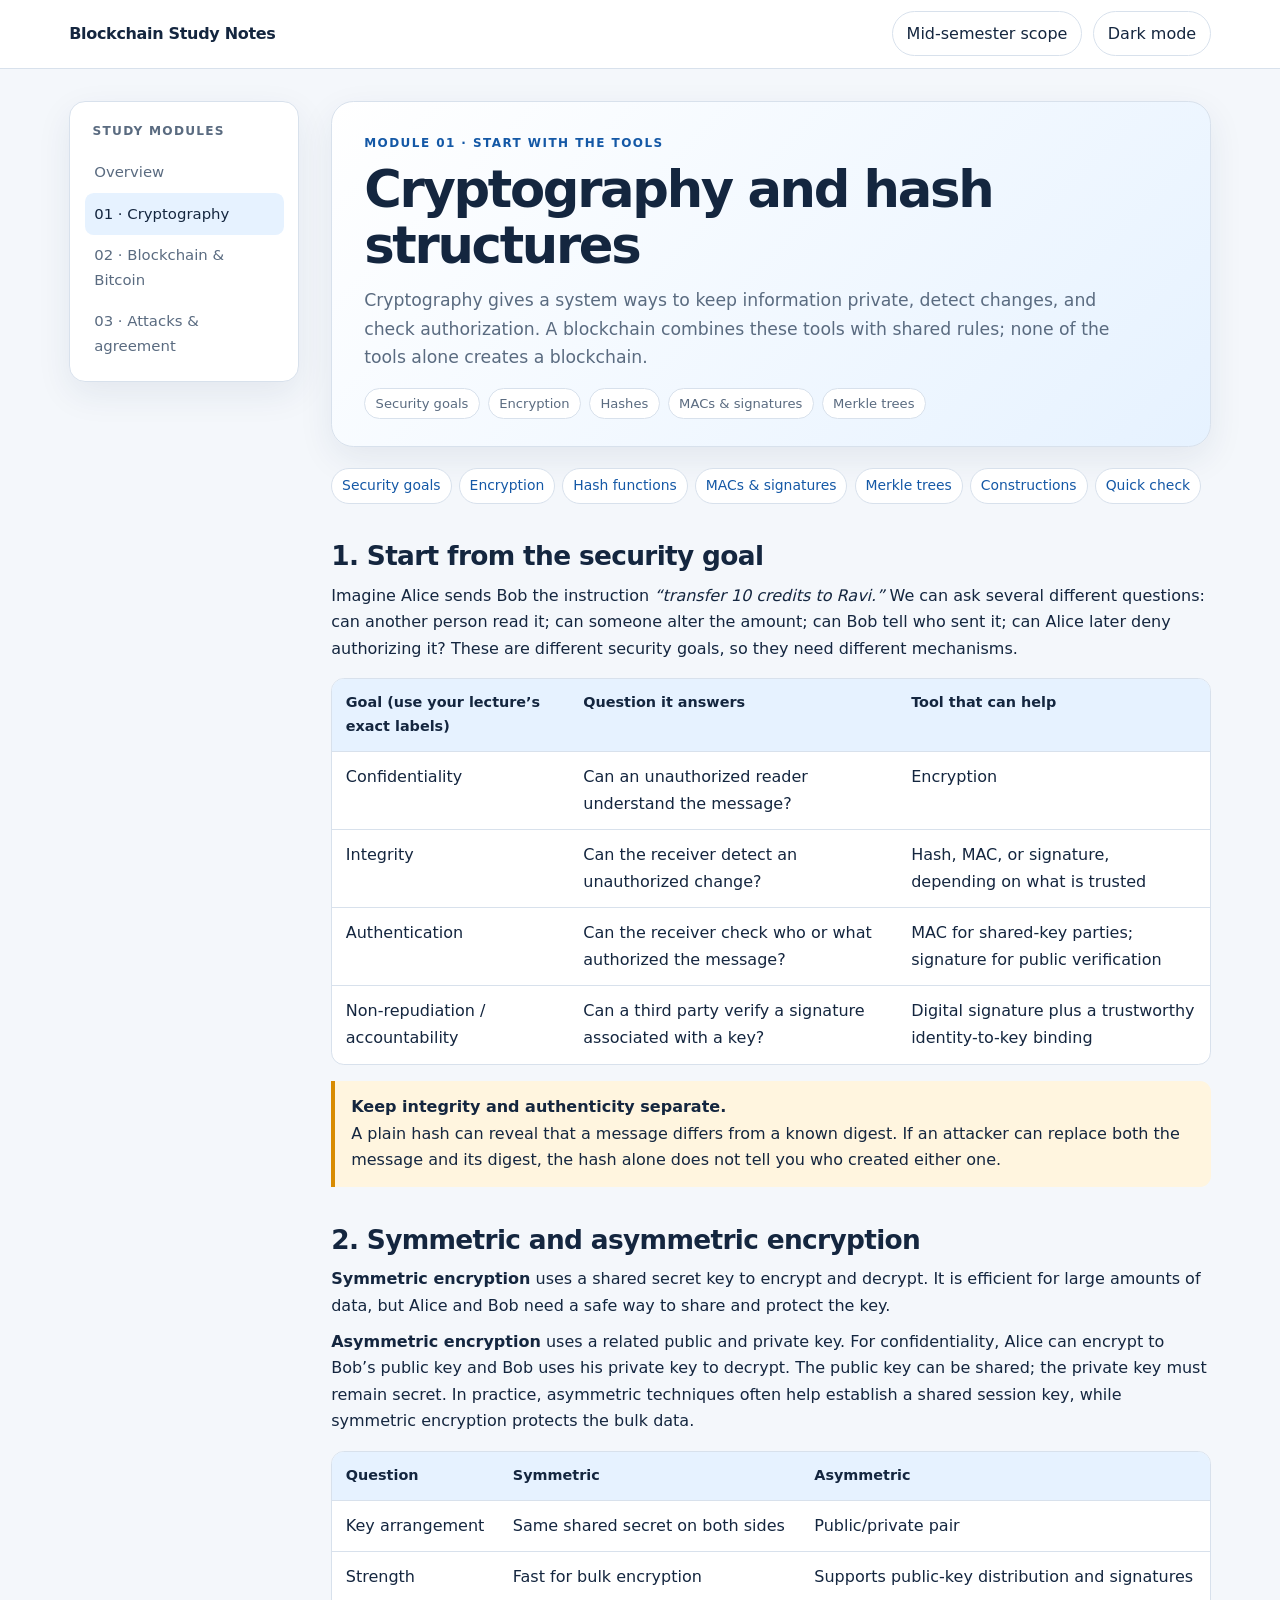
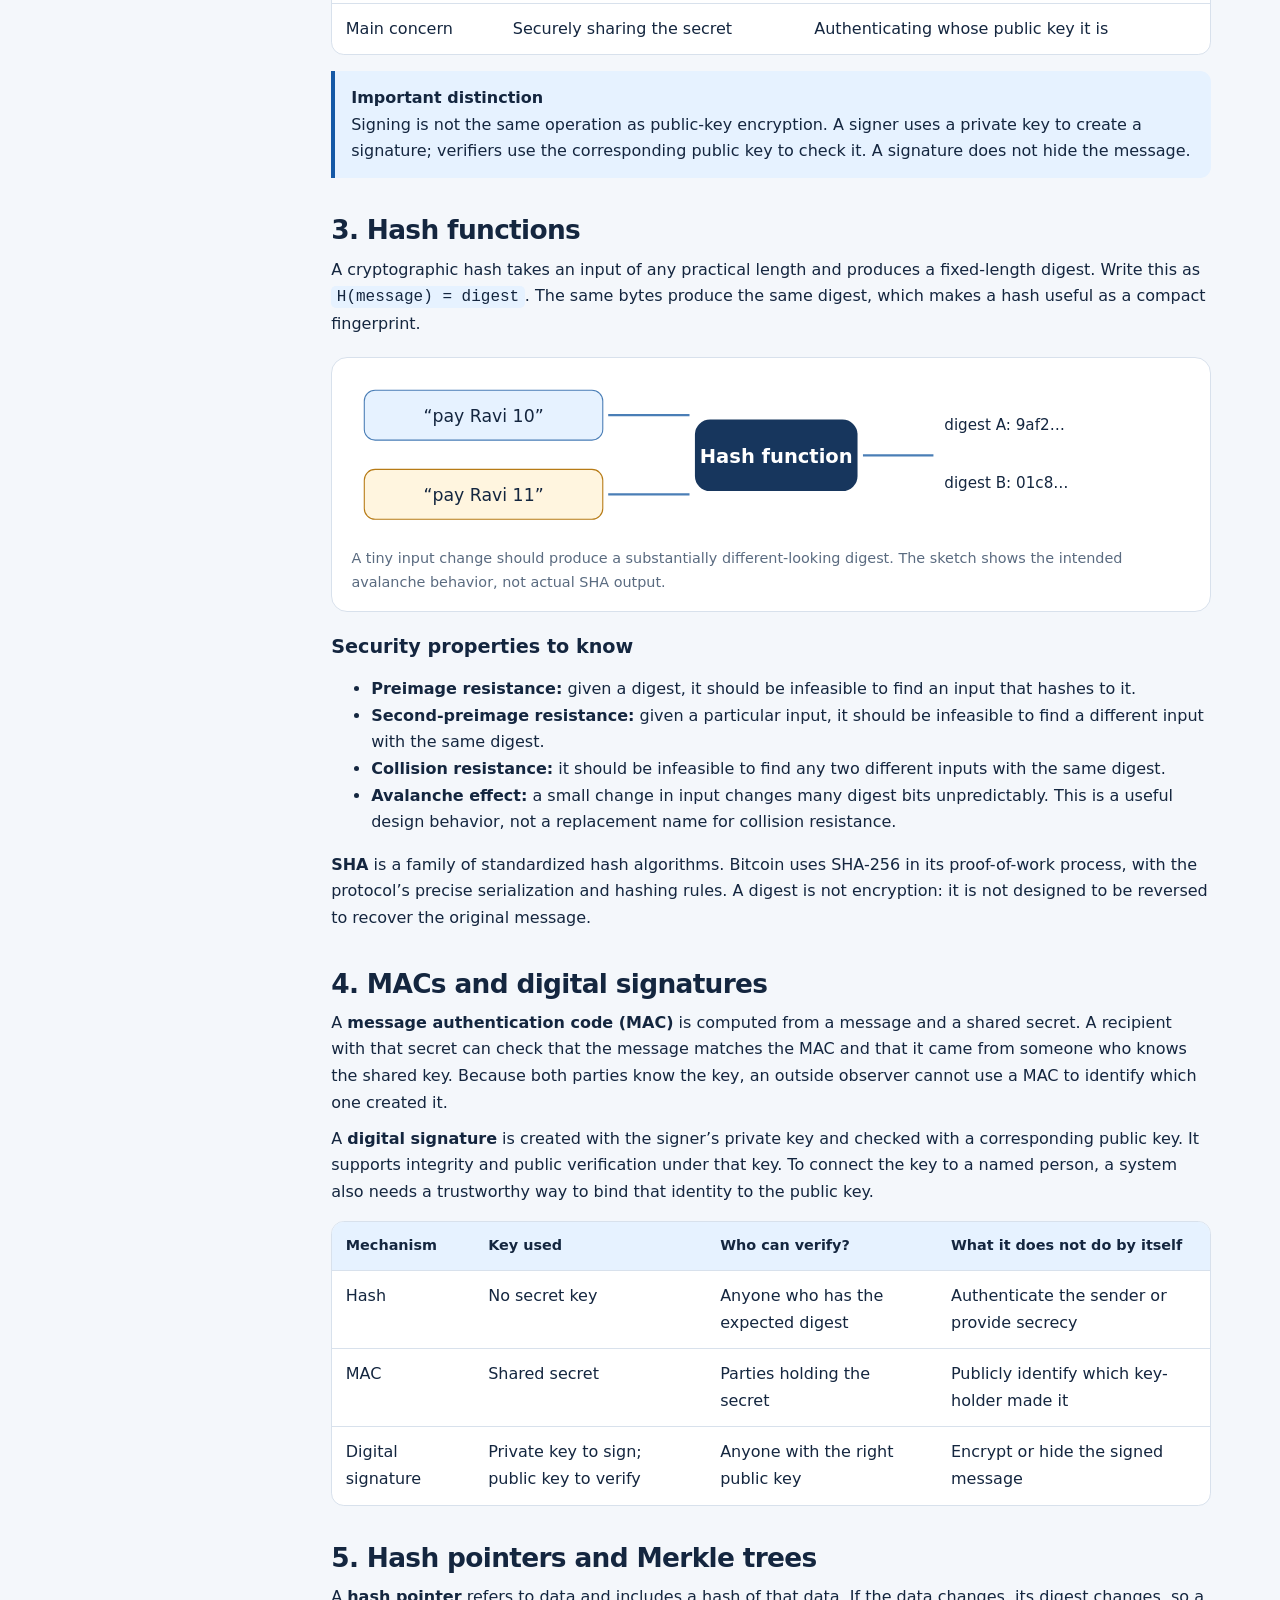
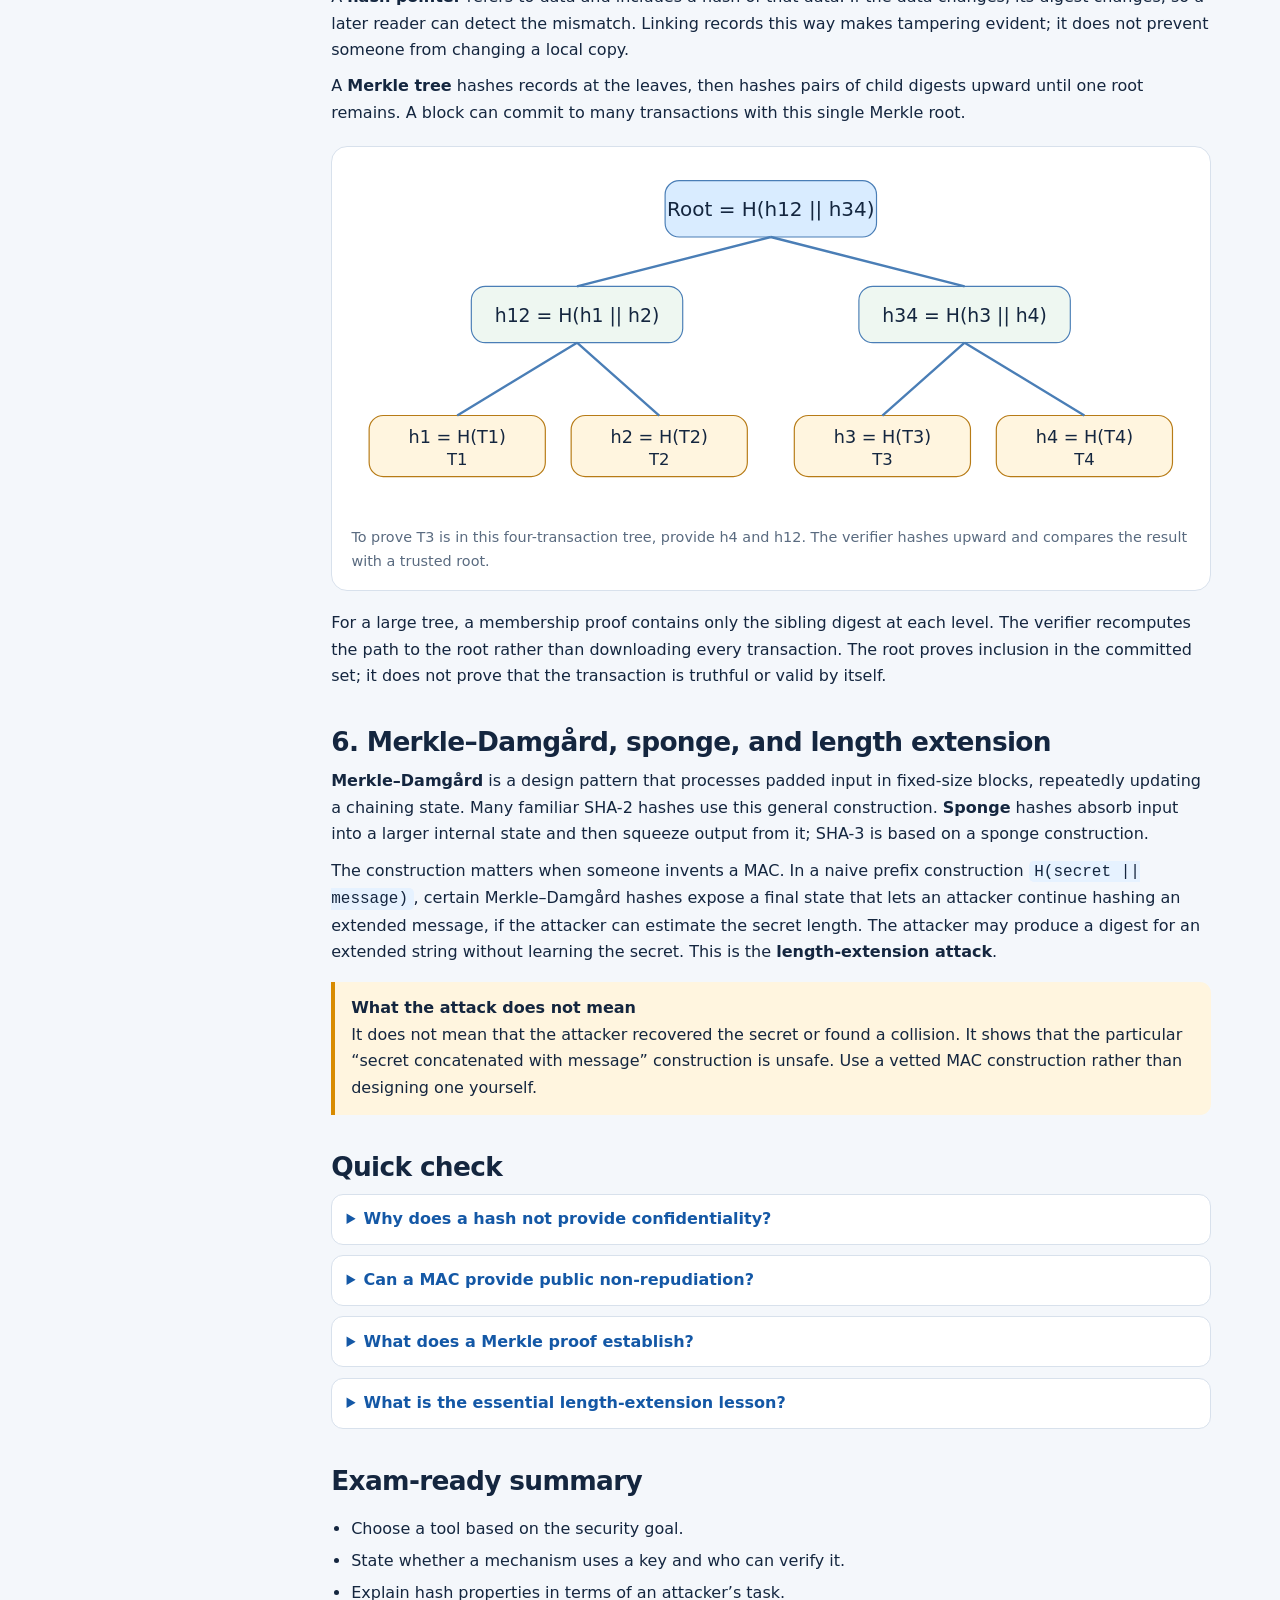
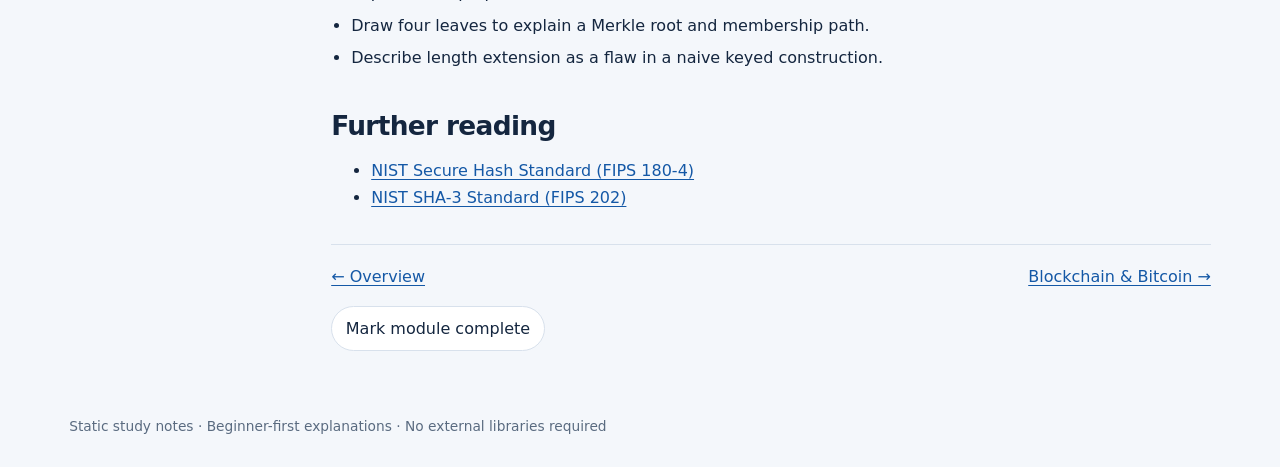
==== modules/01-cryptography-hash.html @ 58664d68 "first commit" ====
<!doctype html>
<html lang="en">
<head>
  <meta charset="utf-8">
  <meta name="viewport" content="width=device-width, initial-scale=1">
  <meta name="description" content="Beginner-friendly study notes for the Blockchain Technology Elective mid-semester examination.">
  <title>Cryptography and hash structures | Blockchain Study Notes</title>
  <link rel="stylesheet" href="../assets/styles.css">
  <script defer src="../assets/main.js"></script>
</head>
<body>
<a class="skip" href="#main">Skip to study notes</a>
<header class="topbar"><div class="topbar-inner"><a class="brand" href="../index.html">Blockchain Study Notes</a><div class="top-actions"><span class="pill">Mid-semester scope</span><button class="button" type="button" data-theme-toggle>Dark mode</button></div></div></header>
<div class="layout"><aside class="rail" aria-label="Module navigation"><div class="rail-title">Study modules</div>
<a href="../index.html" >Overview</a>
<a href="01-cryptography-hash.html" aria-current="page">01 · Cryptography</a>
<a href="02-blockchain-bitcoin.html" >02 · Blockchain &amp; Bitcoin</a>
<a href="03-attacks-byzantine.html" >03 · Attacks &amp; agreement</a>
</aside><main class="content" id="main"><section class="hero"><div class="eyebrow">Module 01 · Start with the tools</div><h1>Cryptography and hash structures</h1><p>Cryptography gives a system ways to keep information private, detect changes, and check authorization. A blockchain combines these tools with shared rules; none of the tools alone creates a blockchain.</p><div class="chips"><span class="chip">Security goals</span><span class="chip">Encryption</span><span class="chip">Hashes</span><span class="chip">MACs &amp; signatures</span><span class="chip">Merkle trees</span></div></section>
<nav class="toc" aria-label="On this page"><a href="#goals">Security goals</a><a href="#encryption">Encryption</a><a href="#hashes">Hash functions</a><a href="#authenticity">MACs &amp; signatures</a><a href="#trees">Merkle trees</a><a href="#constructions">Constructions</a><a href="#check">Quick check</a></nav>
<h2 id="goals">1. Start from the security goal</h2><p>Imagine Alice sends Bob the instruction <em>“transfer 10 credits to Ravi.”</em> We can ask several different questions: can another person read it; can someone alter the amount; can Bob tell who sent it; can Alice later deny authorizing it? These are different security goals, so they need different mechanisms.</p>
<div class="table-wrap"><table><thead><tr><th>Goal (use your lecture’s exact labels)</th><th>Question it answers</th><th>Tool that can help</th></tr></thead><tbody><tr><td>Confidentiality</td><td>Can an unauthorized reader understand the message?</td><td>Encryption</td></tr><tr><td>Integrity</td><td>Can the receiver detect an unauthorized change?</td><td>Hash, MAC, or signature, depending on what is trusted</td></tr><tr><td>Authentication</td><td>Can the receiver check who or what authorized the message?</td><td>MAC for shared-key parties; signature for public verification</td></tr><tr><td>Non-repudiation / accountability</td><td>Can a third party verify a signature associated with a key?</td><td>Digital signature plus a trustworthy identity-to-key binding</td></tr></tbody></table></div>
<div class="callout warning"><strong>Keep integrity and authenticity separate.</strong>A plain hash can reveal that a message differs from a known digest. If an attacker can replace both the message and its digest, the hash alone does not tell you who created either one.</div>
<h2 id="encryption">2. Symmetric and asymmetric encryption</h2><p><strong>Symmetric encryption</strong> uses a shared secret key to encrypt and decrypt. It is efficient for large amounts of data, but Alice and Bob need a safe way to share and protect the key.</p><p><strong>Asymmetric encryption</strong> uses a related public and private key. For confidentiality, Alice can encrypt to Bob’s public key and Bob uses his private key to decrypt. The public key can be shared; the private key must remain secret. In practice, asymmetric techniques often help establish a shared session key, while symmetric encryption protects the bulk data.</p>
<div class="table-wrap"><table><thead><tr><th>Question</th><th>Symmetric</th><th>Asymmetric</th></tr></thead><tbody><tr><td>Key arrangement</td><td>Same shared secret on both sides</td><td>Public/private pair</td></tr><tr><td>Strength</td><td>Fast for bulk encryption</td><td>Supports public-key distribution and signatures</td></tr><tr><td>Main concern</td><td>Securely sharing the secret</td><td>Authenticating whose public key it is</td></tr></tbody></table></div>
<div class="callout"><strong>Important distinction</strong>Signing is not the same operation as public-key encryption. A signer uses a private key to create a signature; verifiers use the corresponding public key to check it. A signature does not hide the message.</div>
<h2 id="hashes">3. Hash functions</h2><p>A cryptographic hash takes an input of any practical length and produces a fixed-length digest. Write this as <code>H(message) = digest</code>. The same bytes produce the same digest, which makes a hash useful as a compact fingerprint.</p><figure class="diagram"><svg viewBox="0 0 780 150" role="img" aria-labelledby="hash-title hash-desc"><title id="hash-title">Hashing two similar inputs</title><desc id="hash-desc">Two almost identical messages enter a hash function and produce unrelated-looking digests.</desc><rect x="15" y="15" width="220" height="46" rx="10" fill="#e6f2ff" stroke="#4a7eb6"/><text x="125" y="44" text-anchor="middle" font-size="16" fill="#14263f">“pay Ravi 10”</text><rect x="15" y="88" width="220" height="46" rx="10" fill="#fff5df" stroke="#b77b16"/><text x="125" y="117" text-anchor="middle" font-size="16" fill="#14263f">“pay Ravi 11”</text><path d="M240 38 H315 M240 111 H315" stroke="#4a7eb6" stroke-width="2"/><rect x="320" y="42" width="150" height="66" rx="14" fill="#17365d"/><text x="395" y="82" text-anchor="middle" font-size="18" font-weight="700" fill="white">Hash function</text><path d="M475 75 H540" stroke="#4a7eb6" stroke-width="2"/><text x="550" y="52" font-size="14" fill="#14263f">digest A: 9af2…</text><text x="550" y="105" font-size="14" fill="#14263f">digest B: 01c8…</text></svg><figcaption>A tiny input change should produce a substantially different-looking digest. The sketch shows the intended avalanche behavior, not actual SHA output.</figcaption></figure>
<h3>Security properties to know</h3><ul><li><strong>Preimage resistance:</strong> given a digest, it should be infeasible to find an input that hashes to it.</li><li><strong>Second-preimage resistance:</strong> given a particular input, it should be infeasible to find a different input with the same digest.</li><li><strong>Collision resistance:</strong> it should be infeasible to find any two different inputs with the same digest.</li><li><strong>Avalanche effect:</strong> a small change in input changes many digest bits unpredictably. This is a useful design behavior, not a replacement name for collision resistance.</li></ul><p><strong>SHA</strong> is a family of standardized hash algorithms. Bitcoin uses SHA-256 in its proof-of-work process, with the protocol’s precise serialization and hashing rules. A digest is not encryption: it is not designed to be reversed to recover the original message.</p>
<h2 id="authenticity">4. MACs and digital signatures</h2><p>A <strong>message authentication code (MAC)</strong> is computed from a message and a shared secret. A recipient with that secret can check that the message matches the MAC and that it came from someone who knows the shared key. Because both parties know the key, an outside observer cannot use a MAC to identify which one created it.</p><p>A <strong>digital signature</strong> is created with the signer’s private key and checked with a corresponding public key. It supports integrity and public verification under that key. To connect the key to a named person, a system also needs a trustworthy way to bind that identity to the public key.</p>
<div class="table-wrap"><table><thead><tr><th>Mechanism</th><th>Key used</th><th>Who can verify?</th><th>What it does not do by itself</th></tr></thead><tbody><tr><td>Hash</td><td>No secret key</td><td>Anyone who has the expected digest</td><td>Authenticate the sender or provide secrecy</td></tr><tr><td>MAC</td><td>Shared secret</td><td>Parties holding the secret</td><td>Publicly identify which key-holder made it</td></tr><tr><td>Digital signature</td><td>Private key to sign; public key to verify</td><td>Anyone with the right public key</td><td>Encrypt or hide the signed message</td></tr></tbody></table></div>
<h2 id="trees">5. Hash pointers and Merkle trees</h2><p>A <strong>hash pointer</strong> refers to data and includes a hash of that data. If the data changes, its digest changes, so a later reader can detect the mismatch. Linking records this way makes tampering evident; it does not prevent someone from changing a local copy.</p><p>A <strong>Merkle tree</strong> hashes records at the leaves, then hashes pairs of child digests upward until one root remains. A block can commit to many transactions with this single Merkle root.</p><figure class="diagram"><svg viewBox="0 0 720 300" role="img" aria-labelledby="merkle-title merkle-desc"><title id="merkle-title">Four-leaf Merkle tree</title><desc id="merkle-desc">Transactions T1 to T4 are hashed into four leaves, pairs are combined, and one Merkle root is calculated.</desc><g font-family="system-ui" text-anchor="middle" fill="#14263f"><rect x="270" y="15" width="180" height="48" rx="12" fill="#d9ecff" stroke="#4a7eb6"/><text x="360" y="45" font-size="17">Root = H(h12 || h34)</text><rect x="105" y="105" width="180" height="48" rx="12" fill="#eef7f1" stroke="#4a7eb6"/><text x="195" y="135" font-size="16">h12 = H(h1 || h2)</text><rect x="435" y="105" width="180" height="48" rx="12" fill="#eef7f1" stroke="#4a7eb6"/><text x="525" y="135" font-size="16">h34 = H(h3 || h4)</text><rect x="18" y="215" width="150" height="52" rx="12" fill="#fff5df" stroke="#b77b16"/><text x="93" y="238" font-size="15">h1 = H(T1)</text><text x="93" y="257" font-size="14">T1</text><rect x="190" y="215" width="150" height="52" rx="12" fill="#fff5df" stroke="#b77b16"/><text x="265" y="238" font-size="15">h2 = H(T2)</text><text x="265" y="257" font-size="14">T2</text><rect x="380" y="215" width="150" height="52" rx="12" fill="#fff5df" stroke="#b77b16"/><text x="455" y="238" font-size="15">h3 = H(T3)</text><text x="455" y="257" font-size="14">T3</text><rect x="552" y="215" width="150" height="52" rx="12" fill="#fff5df" stroke="#b77b16"/><text x="627" y="238" font-size="15">h4 = H(T4)</text><text x="627" y="257" font-size="14">T4</text></g><g stroke="#4a7eb6" stroke-width="2"><path d="M360 63 L195 105 M360 63 L525 105 M195 153 L93 215 M195 153 L265 215 M525 153 L455 215 M525 153 L627 215"/></g></svg><figcaption>To prove T3 is in this four-transaction tree, provide h4 and h12. The verifier hashes upward and compares the result with a trusted root.</figcaption></figure><p>For a large tree, a membership proof contains only the sibling digest at each level. The verifier recomputes the path to the root rather than downloading every transaction. The root proves inclusion in the committed set; it does not prove that the transaction is truthful or valid by itself.</p>
<h2 id="constructions">6. Merkle–Damgård, sponge, and length extension</h2><p><strong>Merkle–Damgård</strong> is a design pattern that processes padded input in fixed-size blocks, repeatedly updating a chaining state. Many familiar SHA-2 hashes use this general construction. <strong>Sponge</strong> hashes absorb input into a larger internal state and then squeeze output from it; SHA-3 is based on a sponge construction.</p><p>The construction matters when someone invents a MAC. In a naive prefix construction <code>H(secret || message)</code>, certain Merkle–Damgård hashes expose a final state that lets an attacker continue hashing an extended message, if the attacker can estimate the secret length. The attacker may produce a digest for an extended string without learning the secret. This is the <strong>length-extension attack</strong>.</p><div class="callout warning"><strong>What the attack does not mean</strong>It does not mean that the attacker recovered the secret or found a collision. It shows that the particular “secret concatenated with message” construction is unsafe. Use a vetted MAC construction rather than designing one yourself.</div>
<h2 id="check">Quick check</h2><details><summary>Why does a hash not provide confidentiality?</summary><p>A hash is a digest, not an encryption scheme. It does not hide the message; small or guessable messages may even be tested by hashing guesses.</p></details><details><summary>Can a MAC provide public non-repudiation?</summary><p>No. Every holder of the shared key can create a valid MAC, so an outside verifier cannot tell which holder generated it.</p></details><details><summary>What does a Merkle proof establish?</summary><p>It establishes that a leaf can be combined with the supplied sibling hashes to reach the trusted root. It does not establish the real-world truth of the leaf’s contents.</p></details><details><summary>What is the essential length-extension lesson?</summary><p>Do not treat H(secret || message) as a safe MAC for a Merkle–Damgård hash. A continuation attack can create a valid digest for an extended message without revealing the secret.</p></details>
<h2>Exam-ready summary</h2><ul class="checklist"><li>Choose a tool based on the security goal.</li><li>State whether a mechanism uses a key and who can verify it.</li><li>Explain hash properties in terms of an attacker’s task.</li><li>Draw four leaves to explain a Merkle root and membership path.</li><li>Describe length extension as a flaw in a naive keyed construction.</li></ul>
<h2>Further reading</h2><ul class="sources"><li><a href="https://csrc.nist.gov/pubs/fips/180-4/upd1/final">NIST Secure Hash Standard (FIPS 180-4)</a></li><li><a href="https://csrc.nist.gov/pubs/fips/202/final">NIST SHA-3 Standard (FIPS 202)</a></li></ul>
<div class="module-footer"><a href="../index.html">← Overview</a><a href="02-blockchain-bitcoin.html">Blockchain & Bitcoin →</a></div><button class="button mark-complete" type="button" data-mark-complete="crypto">Mark module complete</button></main></div><footer class="footer">Static study notes · Beginner-first explanations · No external libraries required</footer></body></html>
---- assets/styles.css ----
/* Study notes site: plain CSS, no build step or external assets. */
:root{color-scheme:light;--bg:#f4f7fb;--surface:#fff;--ink:#14263f;--muted:#5a6b80;--line:#d8e1ec;--brand:#1458a6;--brand2:#0c3971;--accent:#e6f2ff;--good:#e7f5ee;--warn:#fff5df;--shadow:0 12px 35px rgba(26,52,86,.08);font-family:Inter,ui-sans-serif,system-ui,-apple-system,"Segoe UI",sans-serif}
[data-theme="dark"]{color-scheme:dark;--bg:#101722;--surface:#182333;--ink:#edf4ff;--muted:#b5c3d5;--line:#334358;--brand:#8bc1ff;--brand2:#d1e6ff;--accent:#203b59;--good:#16382e;--warn:#44371c;--shadow:0 12px 35px rgba(0,0,0,.22)}
*{box-sizing:border-box}html{scroll-behavior:smooth;scroll-padding-top:5.5rem}body{margin:0;background:var(--bg);color:var(--ink);line-height:1.66;font-size:16px}a{color:var(--brand);text-decoration-thickness:.08em;text-underline-offset:.17em}a:hover{color:var(--brand2)}button,input{font:inherit}.skip{position:absolute;left:-999px;top:auto}.skip:focus{left:1rem;top:1rem;z-index:20;background:var(--surface);padding:.7rem;border-radius:.5rem}.topbar{position:sticky;top:0;z-index:10;background:color-mix(in srgb,var(--surface) 93%,transparent);backdrop-filter:blur(10px);border-bottom:1px solid var(--line)}.topbar-inner{max-width:1180px;margin:auto;padding:.7rem 1.2rem;display:flex;align-items:center;justify-content:space-between;gap:1rem}.brand{font-weight:800;color:var(--ink);text-decoration:none;letter-spacing:-.02em}.top-actions{display:flex;align-items:center;gap:.7rem}.pill,.button{display:inline-flex;align-items:center;justify-content:center;border:1px solid var(--line);background:var(--surface);color:var(--ink);padding:.52rem .85rem;border-radius:999px;text-decoration:none;cursor:pointer}.button.primary{background:var(--brand);border-color:var(--brand);color:#fff;font-weight:700}.button:hover,.pill:hover{border-color:var(--brand)}.layout{max-width:1180px;margin:0 auto;padding:2rem 1.2rem 4rem;display:grid;grid-template-columns:230px minmax(0,1fr);gap:2rem}.rail{position:sticky;top:5.5rem;align-self:start;max-height:calc(100vh - 6.5rem);overflow:auto;padding:.9rem;background:var(--surface);border:1px solid var(--line);border-radius:1rem;box-shadow:var(--shadow)}.rail-title{font-size:.76rem;text-transform:uppercase;letter-spacing:.1em;color:var(--muted);font-weight:800;margin:.3rem .5rem .7rem}.rail a{display:block;color:var(--muted);text-decoration:none;padding:.52rem .6rem;border-radius:.55rem;font-size:.93rem}.rail a:hover,.rail a[aria-current="page"]{color:var(--ink);background:var(--accent)}.content{min-width:0}.hero{padding:2rem 2rem 1.7rem;background:linear-gradient(135deg,var(--surface),var(--accent));border:1px solid var(--line);border-radius:1.4rem;box-shadow:var(--shadow);margin-bottom:1.3rem}.eyebrow{text-transform:uppercase;letter-spacing:.12em;color:var(--brand);font-size:.75rem;font-weight:800}.hero h1{font-size:clamp(2rem,5vw,3.2rem);line-height:1.1;letter-spacing:-.045em;margin:.45rem 0 .8rem}.hero p{max-width:68ch;color:var(--muted);font-size:1.08rem;margin:.45rem 0}.chips{display:flex;flex-wrap:wrap;gap:.5rem;margin-top:1rem}.chip{border:1px solid var(--line);background:var(--surface);border-radius:99px;padding:.22rem .65rem;font-size:.82rem;color:var(--muted)}h2{margin:2.2rem 0 .65rem;font-size:1.65rem;line-height:1.25;letter-spacing:-.025em}h3{margin:1.45rem 0 .4rem;font-size:1.2rem;line-height:1.3}h4{margin:1rem 0 .3rem;font-size:1rem}p{margin:.6rem 0}.lede{font-size:1.1rem;color:var(--muted)}.card,.panel{background:var(--surface);border:1px solid var(--line);border-radius:1rem;padding:1.15rem 1.25rem;margin:1rem 0;box-shadow:var(--shadow)}.card-grid{display:grid;grid-template-columns:repeat(2,minmax(0,1fr));gap:1rem}.module-card{background:var(--surface);border:1px solid var(--line);border-radius:1rem;padding:1.2rem;box-shadow:var(--shadow);display:flex;flex-direction:column;min-height:210px}.module-card h3{margin:.25rem 0}.module-card p{color:var(--muted);margin:.45rem 0 1rem}.module-card .button{margin-top:auto;align-self:flex-start}.module-number{font-weight:800;color:var(--brand);font-size:.8rem;letter-spacing:.1em;text-transform:uppercase}.study-tools{display:flex;align-items:center;gap:.65rem;flex-wrap:wrap;margin:1rem 0}.search{width:min(100%,400px);padding:.65rem .9rem;border:1px solid var(--line);background:var(--surface);color:var(--ink);border-radius:999px}.progress{height:.55rem;border-radius:999px;background:var(--line);overflow:hidden;margin:.5rem 0 1rem}.progress>span{display:block;height:100%;width:0;background:var(--brand);transition:width .25s ease}.toc{display:flex;flex-wrap:wrap;gap:.45rem;margin:1rem 0 1.5rem}.toc a{font-size:.87rem;text-decoration:none;padding:.35rem .62rem;border:1px solid var(--line);border-radius:999px;background:var(--surface)}.callout{border-left:4px solid var(--brand);background:var(--accent);padding:.85rem 1rem;margin:1rem 0;border-radius:0 .7rem .7rem 0}.callout strong{display:block}.callout.warning{border-color:#d88b00;background:var(--warn)}.callout.success{border-color:#27865d;background:var(--good)}.table-wrap{overflow-x:auto;margin:1rem 0;border:1px solid var(--line);border-radius:.8rem;background:var(--surface)}table{border-collapse:collapse;width:100%;min-width:590px}th,td{text-align:left;vertical-align:top;padding:.75rem .85rem;border-bottom:1px solid var(--line)}th{background:var(--accent);font-size:.9rem}tr:last-child td{border-bottom:0}code,kbd{font-family:ui-monospace,SFMono-Regular,Consolas,monospace;background:var(--accent);padding:.12rem .35rem;border-radius:.3rem}pre{overflow:auto;padding:1rem;background:#101c2b;color:#eef5ff;border-radius:.8rem}pre code{background:none;padding:0;color:inherit}.diagram{margin:1.2rem 0;padding:1rem;background:var(--surface);border:1px solid var(--line);border-radius:1rem;overflow-x:auto}.diagram svg{display:block;max-width:100%;height:auto;margin:auto}.diagram figcaption{color:var(--muted);font-size:.9rem;margin:.7rem .2rem 0}.steps{counter-reset:step;list-style:none;padding:0;display:grid;grid-template-columns:repeat(3,minmax(0,1fr));gap:.75rem}.steps li{counter-increment:step;padding:.9rem;border:1px solid var(--line);border-radius:.8rem;background:var(--surface)}.steps li::before{content:counter(step);display:inline-grid;place-items:center;width:1.6rem;height:1.6rem;margin-right:.45rem;border-radius:50%;background:var(--brand);color:white;font-weight:800;font-size:.8rem}details{margin:.65rem 0;padding:.7rem .9rem;border:1px solid var(--line);border-radius:.75rem;background:var(--surface)}summary{cursor:pointer;font-weight:700;color:var(--brand)}details p:last-child{margin-bottom:.1rem}.checklist{padding-left:1.25rem}.checklist li{padding:.18rem 0}.module-footer{display:flex;justify-content:space-between;gap:1rem;border-top:1px solid var(--line);margin-top:2rem;padding-top:1.2rem}.small{font-size:.9rem;color:var(--muted)}.sources li{overflow-wrap:anywhere}.mark-complete{margin-top:1rem}.mark-complete.done{background:#247850;color:#fff;border-color:#247850}.footer{max-width:1180px;margin:0 auto;padding:0 1.2rem 2rem;color:var(--muted);font-size:.86rem}.sr-only{position:absolute;width:1px;height:1px;padding:0;margin:-1px;overflow:hidden;clip:rect(0,0,0,0);white-space:nowrap;border:0}
@media(max-width:800px){.layout{grid-template-columns:1fr;padding-top:1rem}.rail{position:static;max-height:none;display:flex;gap:.2rem;overflow-x:auto;white-space:nowrap;padding:.45rem}.rail-title{display:none}.rail a{flex:0 0 auto}.hero{padding:1.4rem}.card-grid{grid-template-columns:1fr}.steps{grid-template-columns:1fr}.topbar-inner{padding:.65rem .9rem}.layout{padding-left:.85rem;padding-right:.85rem}.module-footer{flex-direction:column}}
@media(prefers-reduced-motion:reduce){html{scroll-behavior:auto}*,*::before,*::after{transition:none!important}}
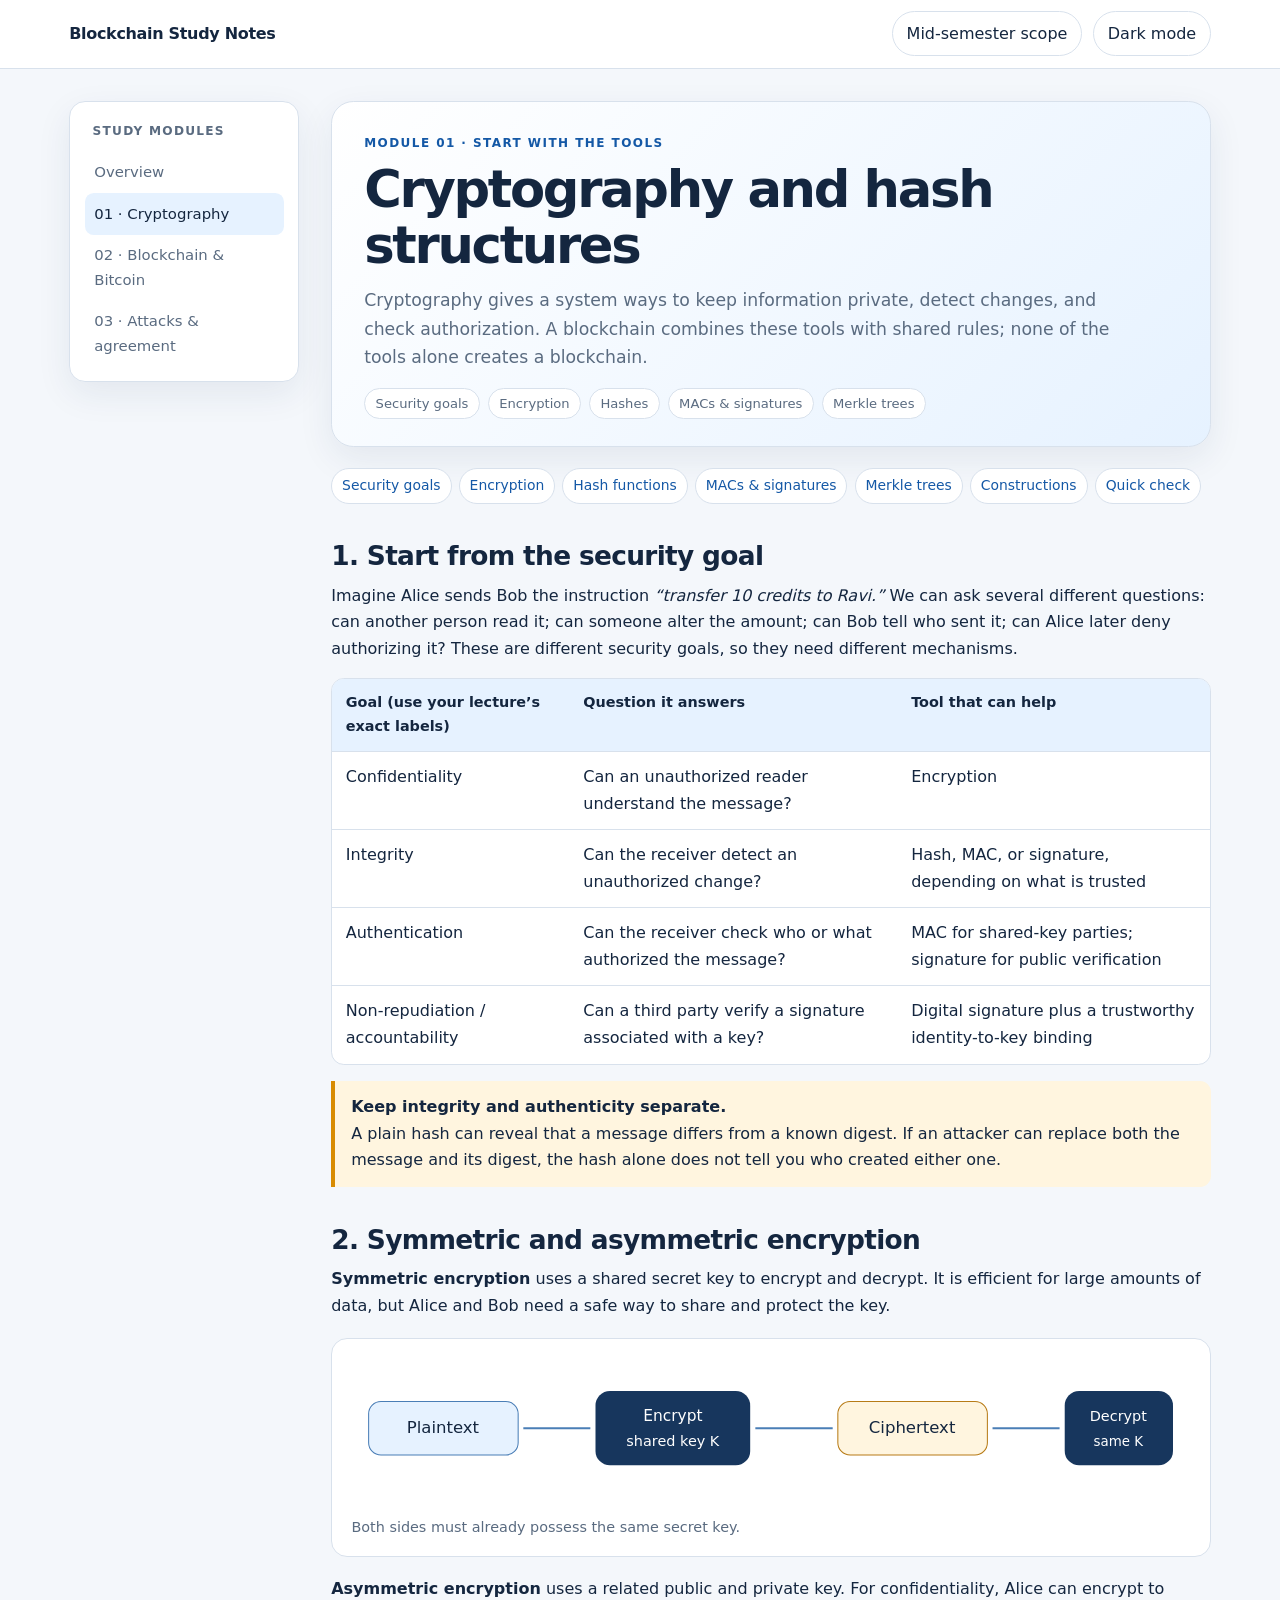
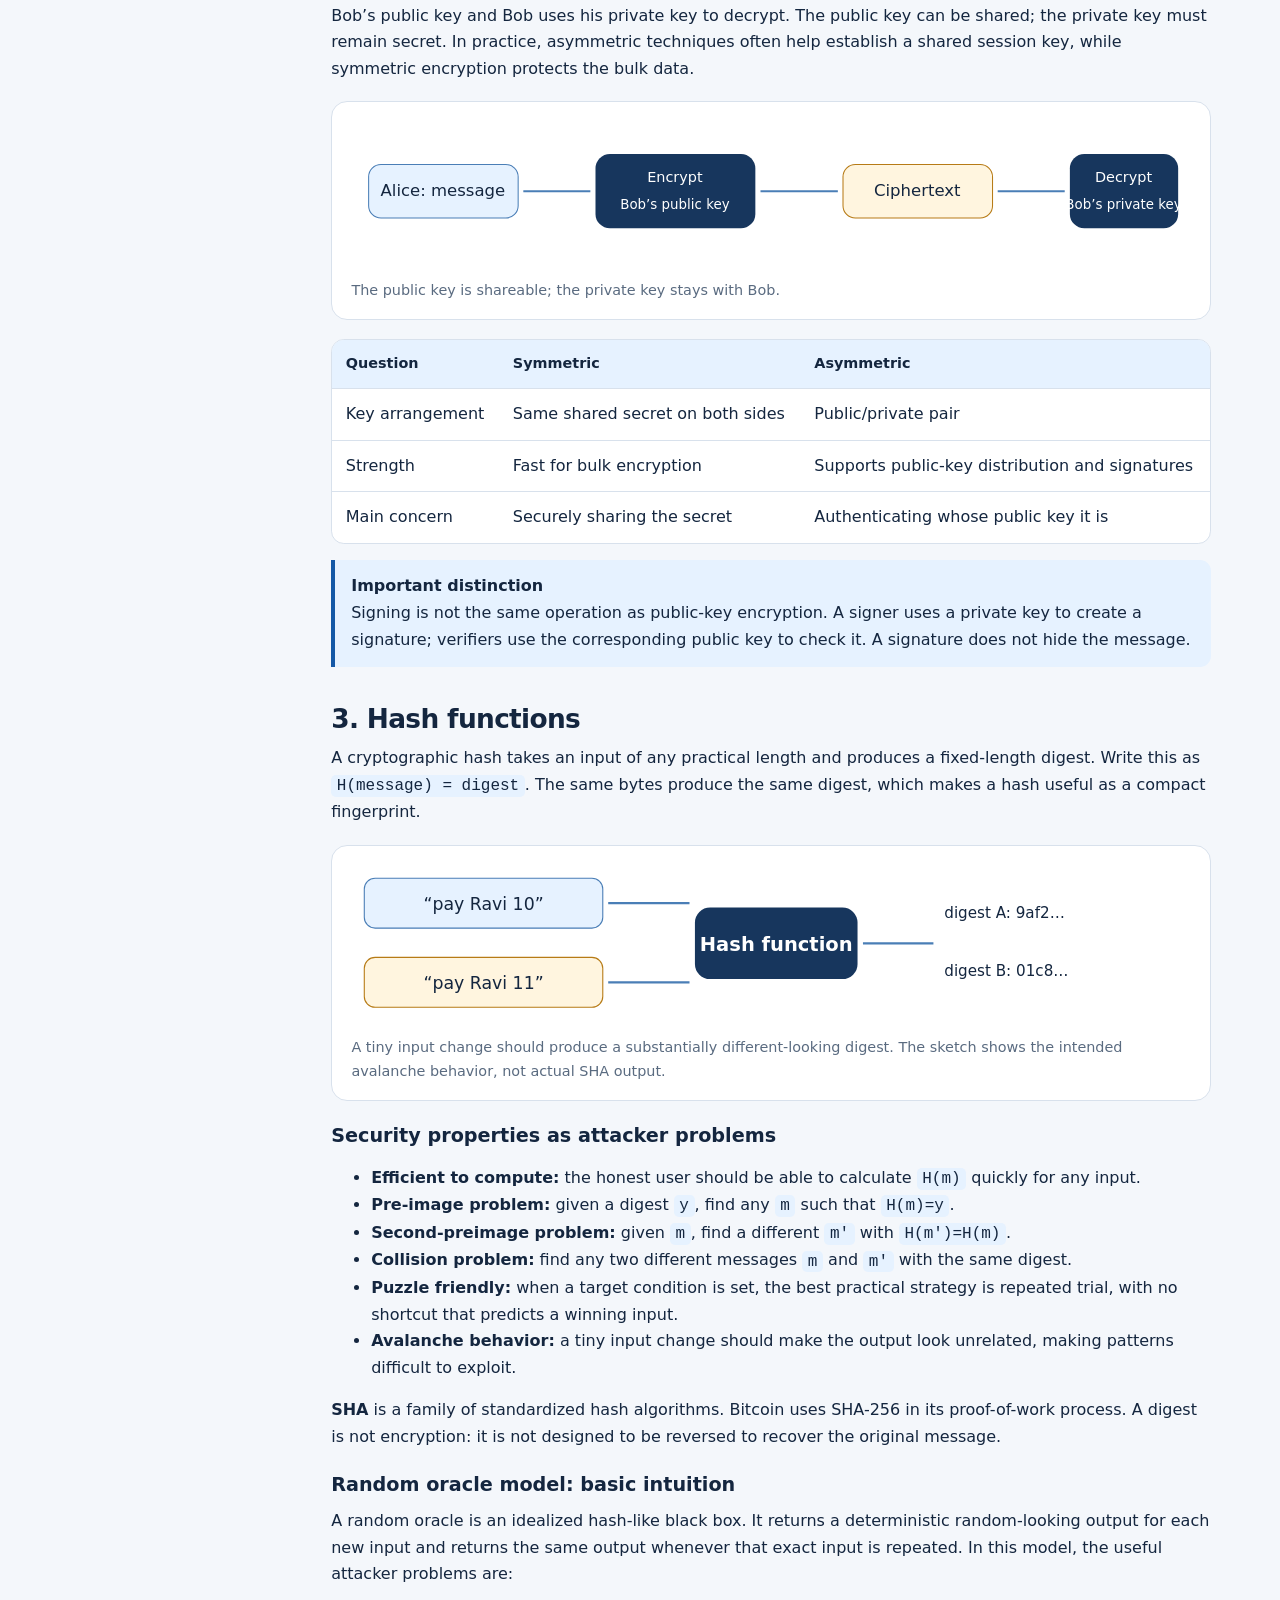
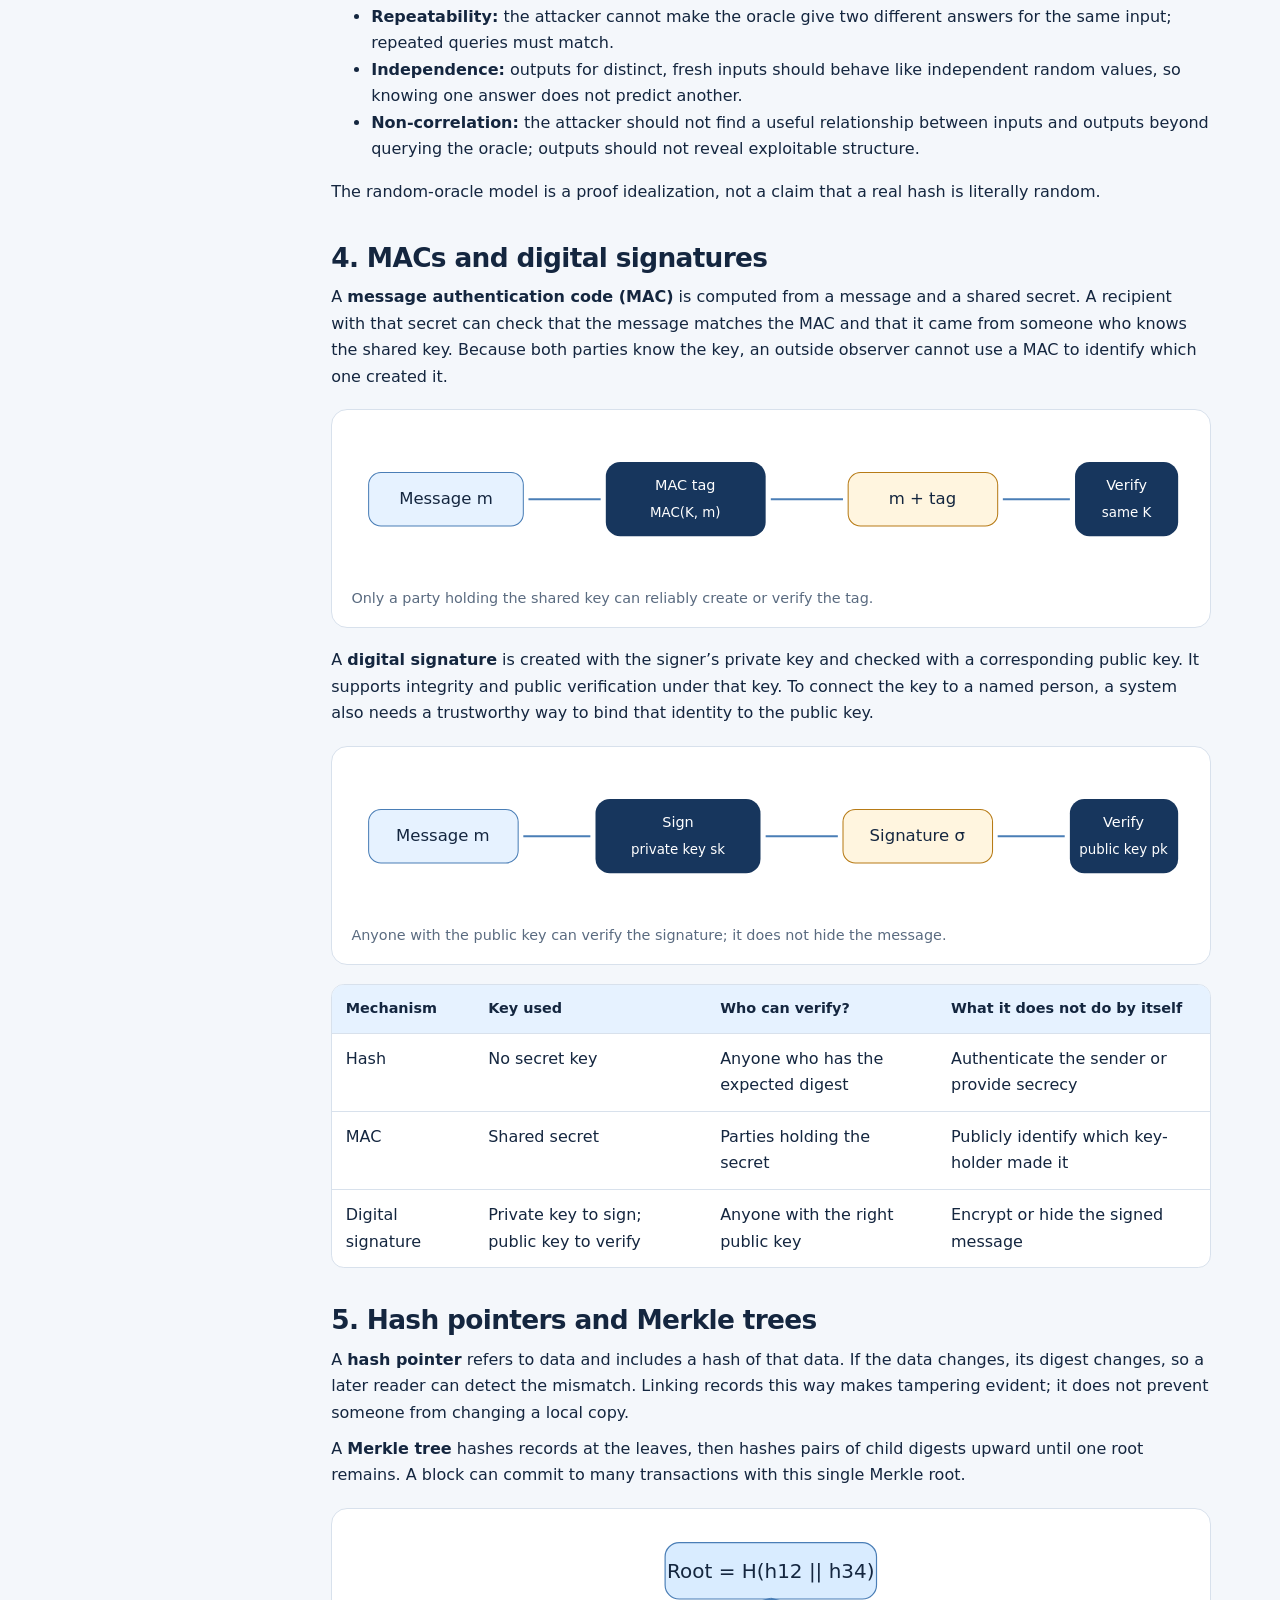
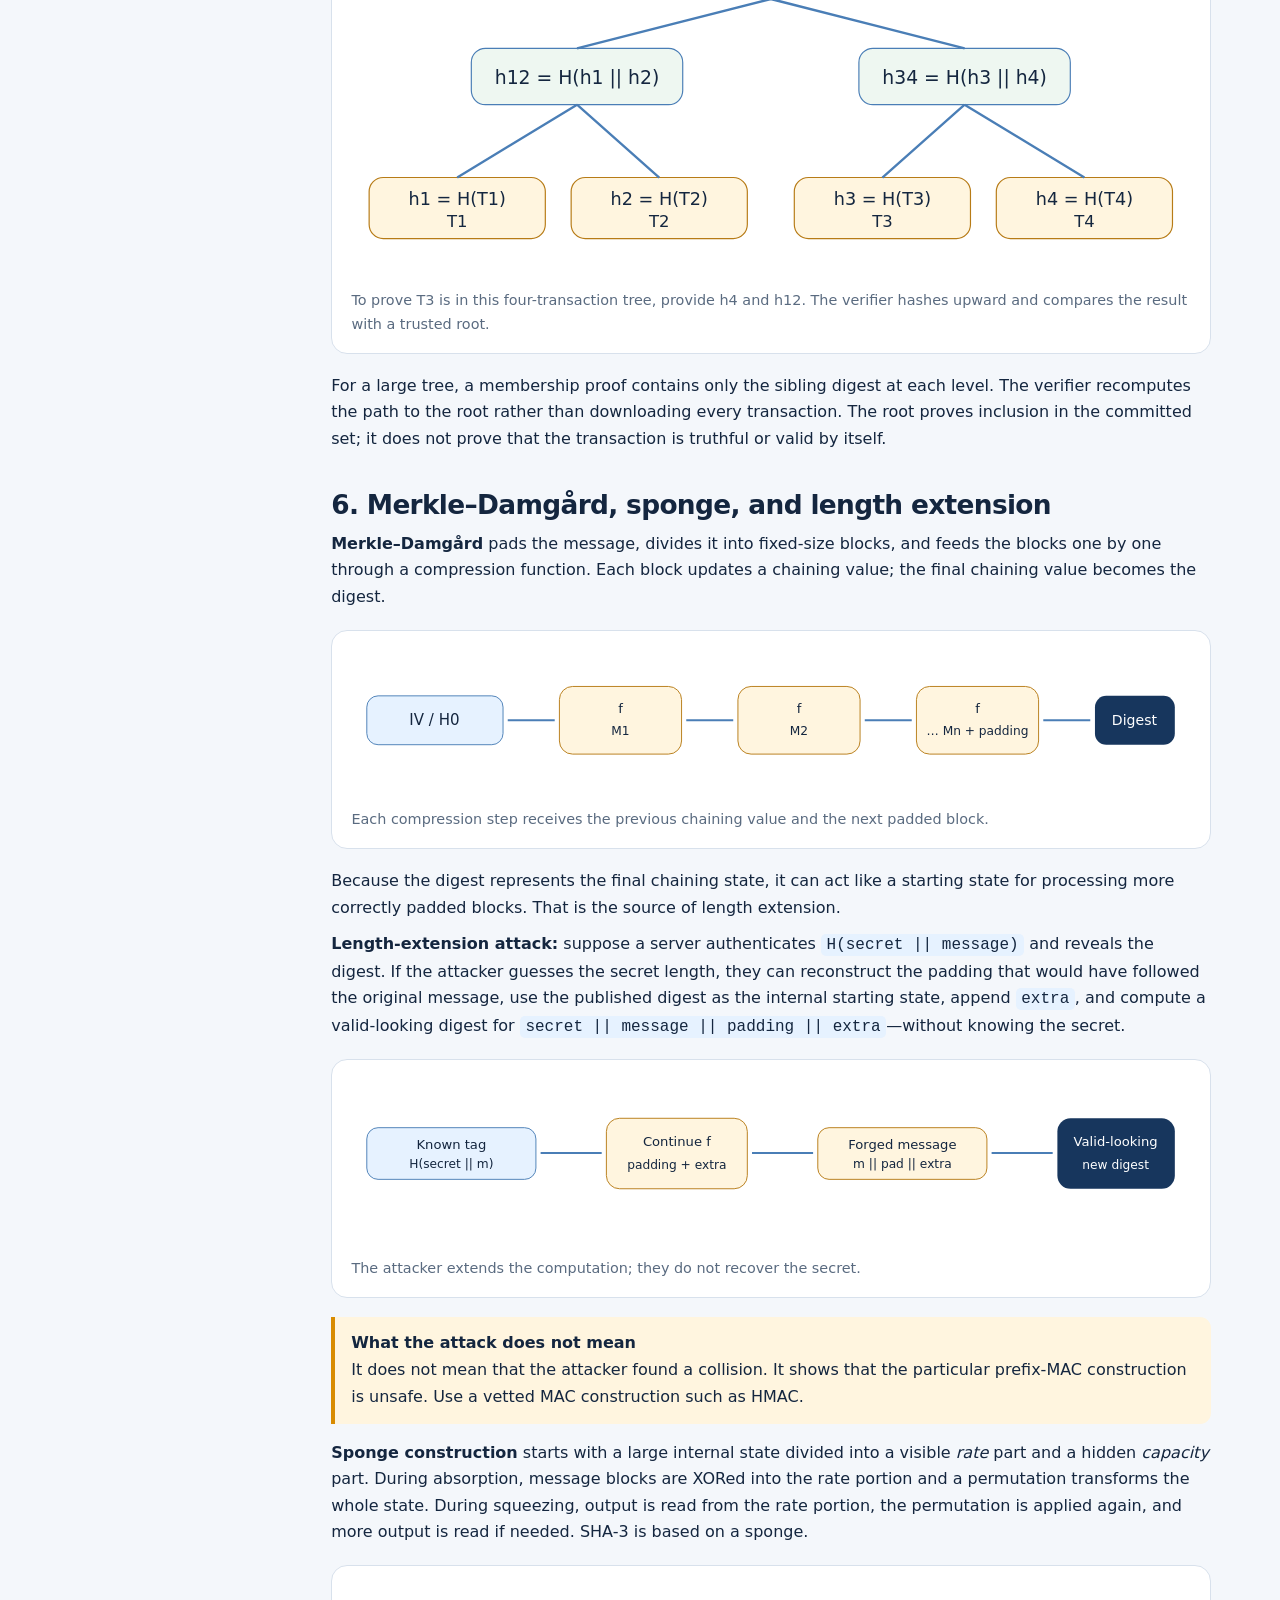
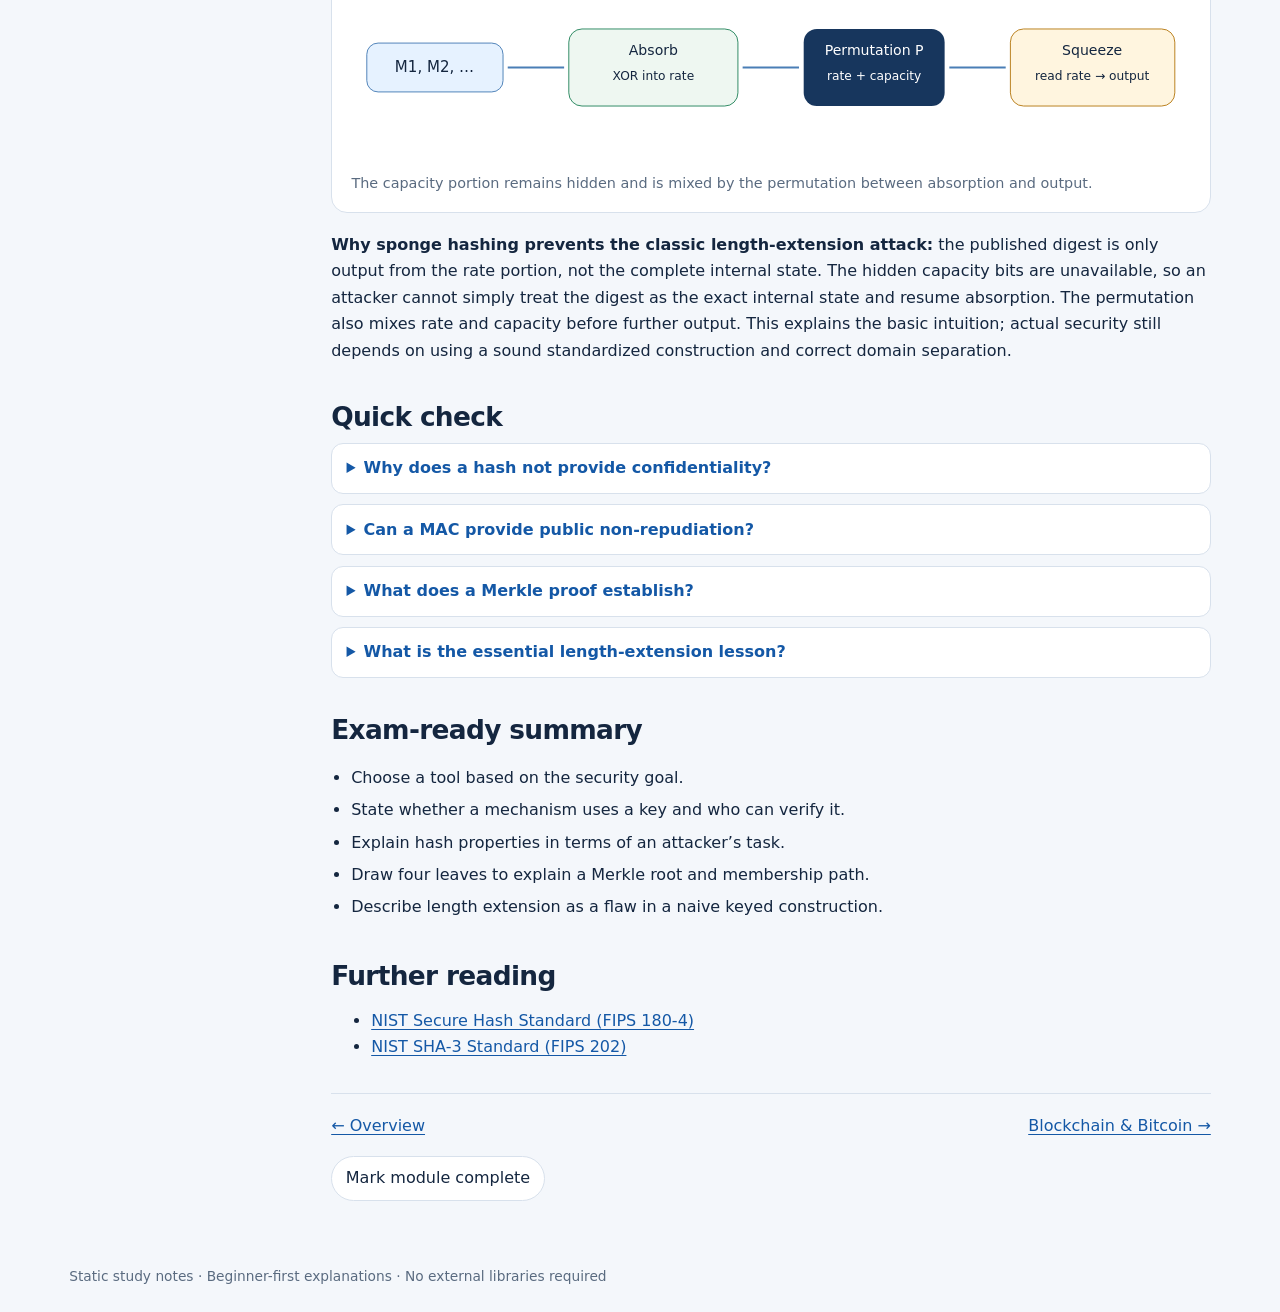
==== commit c4c92521: "updates to crypto-module" ====
--- a/modules/01-cryptography-hash.html
+++ b/modules/01-cryptography-hash.html
@@ -21,16 +21,16 @@
 <h2 id="goals">1. Start from the security goal</h2><p>Imagine Alice sends Bob the instruction <em>“transfer 10 credits to Ravi.”</em> We can ask several different questions: can another person read it; can someone alter the amount; can Bob tell who sent it; can Alice later deny authorizing it? These are different security goals, so they need different mechanisms.</p>
 <div class="table-wrap"><table><thead><tr><th>Goal (use your lecture’s exact labels)</th><th>Question it answers</th><th>Tool that can help</th></tr></thead><tbody><tr><td>Confidentiality</td><td>Can an unauthorized reader understand the message?</td><td>Encryption</td></tr><tr><td>Integrity</td><td>Can the receiver detect an unauthorized change?</td><td>Hash, MAC, or signature, depending on what is trusted</td></tr><tr><td>Authentication</td><td>Can the receiver check who or what authorized the message?</td><td>MAC for shared-key parties; signature for public verification</td></tr><tr><td>Non-repudiation / accountability</td><td>Can a third party verify a signature associated with a key?</td><td>Digital signature plus a trustworthy identity-to-key binding</td></tr></tbody></table></div>
 <div class="callout warning"><strong>Keep integrity and authenticity separate.</strong>A plain hash can reveal that a message differs from a known digest. If an attacker can replace both the message and its digest, the hash alone does not tell you who created either one.</div>
-<h2 id="encryption">2. Symmetric and asymmetric encryption</h2><p><strong>Symmetric encryption</strong> uses a shared secret key to encrypt and decrypt. It is efficient for large amounts of data, but Alice and Bob need a safe way to share and protect the key.</p><p><strong>Asymmetric encryption</strong> uses a related public and private key. For confidentiality, Alice can encrypt to Bob’s public key and Bob uses his private key to decrypt. The public key can be shared; the private key must remain secret. In practice, asymmetric techniques often help establish a shared session key, while symmetric encryption protects the bulk data.</p>
+<h2 id="encryption">2. Symmetric and asymmetric encryption</h2><p><strong>Symmetric encryption</strong> uses a shared secret key to encrypt and decrypt. It is efficient for large amounts of data, but Alice and Bob need a safe way to share and protect the key.</p><figure class="diagram"><svg viewBox="0 0 820 145" role="img" aria-labelledby="sym-title sym-desc"><title id="sym-title">Symmetric encryption</title><desc id="sym-desc">Alice and Bob use the same secret key to encrypt and decrypt a message.</desc><rect x="20" y="45" width="145" height="52" rx="12" fill="#e6f2ff" stroke="#4a7eb6"/><text x="92" y="76" text-anchor="middle" font-size="16" fill="#14263f">Plaintext</text><path d="M170 71 H235" stroke="#4a7eb6" stroke-width="2"/><rect x="240" y="35" width="150" height="72" rx="14" fill="#17365d"/><text x="315" y="64" text-anchor="middle" font-size="15" fill="white">Encrypt</text><text x="315" y="88" text-anchor="middle" font-size="14" fill="white">shared key K</text><path d="M395 71 H470" stroke="#4a7eb6" stroke-width="2"/><rect x="475" y="45" width="145" height="52" rx="12" fill="#fff5df" stroke="#b77b16"/><text x="547" y="76" text-anchor="middle" font-size="16" fill="#14263f">Ciphertext</text><path d="M625 71 H690" stroke="#4a7eb6" stroke-width="2"/><rect x="695" y="35" width="105" height="72" rx="14" fill="#17365d"/><text x="747" y="64" text-anchor="middle" font-size="14" fill="white">Decrypt</text><text x="747" y="88" text-anchor="middle" font-size="13" fill="white">same K</text></svg><figcaption>Both sides must already possess the same secret key.</figcaption></figure><p><strong>Asymmetric encryption</strong> uses a related public and private key. For confidentiality, Alice can encrypt to Bob’s public key and Bob uses his private key to decrypt. The public key can be shared; the private key must remain secret. In practice, asymmetric techniques often help establish a shared session key, while symmetric encryption protects the bulk data.</p><figure class="diagram"><svg viewBox="0 0 820 145" role="img" aria-labelledby="asym-title asym-desc"><title id="asym-title">Asymmetric encryption</title><desc id="asym-desc">Alice encrypts using Bob's public key and Bob decrypts using his private key.</desc><rect x="20" y="45" width="145" height="52" rx="12" fill="#e6f2ff" stroke="#4a7eb6"/><text x="92" y="76" text-anchor="middle" font-size="16" fill="#14263f">Alice: message</text><path d="M170 71 H235" stroke="#4a7eb6" stroke-width="2"/><rect x="240" y="35" width="155" height="72" rx="14" fill="#17365d"/><text x="317" y="62" text-anchor="middle" font-size="14" fill="white">Encrypt</text><text x="317" y="88" text-anchor="middle" font-size="13" fill="white">Bob’s public key</text><path d="M400 71 H475" stroke="#4a7eb6" stroke-width="2"/><rect x="480" y="45" width="145" height="52" rx="12" fill="#fff5df" stroke="#b77b16"/><text x="552" y="76" text-anchor="middle" font-size="16" fill="#14263f">Ciphertext</text><path d="M630 71 H695" stroke="#4a7eb6" stroke-width="2"/><rect x="700" y="35" width="105" height="72" rx="14" fill="#17365d"/><text x="752" y="62" text-anchor="middle" font-size="14" fill="white">Decrypt</text><text x="752" y="88" text-anchor="middle" font-size="13" fill="white">Bob’s private key</text></svg><figcaption>The public key is shareable; the private key stays with Bob.</figcaption></figure>
 <div class="table-wrap"><table><thead><tr><th>Question</th><th>Symmetric</th><th>Asymmetric</th></tr></thead><tbody><tr><td>Key arrangement</td><td>Same shared secret on both sides</td><td>Public/private pair</td></tr><tr><td>Strength</td><td>Fast for bulk encryption</td><td>Supports public-key distribution and signatures</td></tr><tr><td>Main concern</td><td>Securely sharing the secret</td><td>Authenticating whose public key it is</td></tr></tbody></table></div>
 <div class="callout"><strong>Important distinction</strong>Signing is not the same operation as public-key encryption. A signer uses a private key to create a signature; verifiers use the corresponding public key to check it. A signature does not hide the message.</div>
 <h2 id="hashes">3. Hash functions</h2><p>A cryptographic hash takes an input of any practical length and produces a fixed-length digest. Write this as <code>H(message) = digest</code>. The same bytes produce the same digest, which makes a hash useful as a compact fingerprint.</p><figure class="diagram"><svg viewBox="0 0 780 150" role="img" aria-labelledby="hash-title hash-desc"><title id="hash-title">Hashing two similar inputs</title><desc id="hash-desc">Two almost identical messages enter a hash function and produce unrelated-looking digests.</desc><rect x="15" y="15" width="220" height="46" rx="10" fill="#e6f2ff" stroke="#4a7eb6"/><text x="125" y="44" text-anchor="middle" font-size="16" fill="#14263f">“pay Ravi 10”</text><rect x="15" y="88" width="220" height="46" rx="10" fill="#fff5df" stroke="#b77b16"/><text x="125" y="117" text-anchor="middle" font-size="16" fill="#14263f">“pay Ravi 11”</text><path d="M240 38 H315 M240 111 H315" stroke="#4a7eb6" stroke-width="2"/><rect x="320" y="42" width="150" height="66" rx="14" fill="#17365d"/><text x="395" y="82" text-anchor="middle" font-size="18" font-weight="700" fill="white">Hash function</text><path d="M475 75 H540" stroke="#4a7eb6" stroke-width="2"/><text x="550" y="52" font-size="14" fill="#14263f">digest A: 9af2…</text><text x="550" y="105" font-size="14" fill="#14263f">digest B: 01c8…</text></svg><figcaption>A tiny input change should produce a substantially different-looking digest. The sketch shows the intended avalanche behavior, not actual SHA output.</figcaption></figure>
-<h3>Security properties to know</h3><ul><li><strong>Preimage resistance:</strong> given a digest, it should be infeasible to find an input that hashes to it.</li><li><strong>Second-preimage resistance:</strong> given a particular input, it should be infeasible to find a different input with the same digest.</li><li><strong>Collision resistance:</strong> it should be infeasible to find any two different inputs with the same digest.</li><li><strong>Avalanche effect:</strong> a small change in input changes many digest bits unpredictably. This is a useful design behavior, not a replacement name for collision resistance.</li></ul><p><strong>SHA</strong> is a family of standardized hash algorithms. Bitcoin uses SHA-256 in its proof-of-work process, with the protocol’s precise serialization and hashing rules. A digest is not encryption: it is not designed to be reversed to recover the original message.</p>
-<h2 id="authenticity">4. MACs and digital signatures</h2><p>A <strong>message authentication code (MAC)</strong> is computed from a message and a shared secret. A recipient with that secret can check that the message matches the MAC and that it came from someone who knows the shared key. Because both parties know the key, an outside observer cannot use a MAC to identify which one created it.</p><p>A <strong>digital signature</strong> is created with the signer’s private key and checked with a corresponding public key. It supports integrity and public verification under that key. To connect the key to a named person, a system also needs a trustworthy way to bind that identity to the public key.</p>
+<h3>Security properties as attacker problems</h3><ul><li><strong>Efficient to compute:</strong> the honest user should be able to calculate <code>H(m)</code> quickly for any input.</li><li><strong>Pre-image problem:</strong> given a digest <code>y</code>, find any <code>m</code> such that <code>H(m)=y</code>.</li><li><strong>Second-preimage problem:</strong> given <code>m</code>, find a different <code>m′</code> with <code>H(m′)=H(m)</code>.</li><li><strong>Collision problem:</strong> find any two different messages <code>m</code> and <code>m′</code> with the same digest.</li><li><strong>Puzzle friendly:</strong> when a target condition is set, the best practical strategy is repeated trial, with no shortcut that predicts a winning input.</li><li><strong>Avalanche behavior:</strong> a tiny input change should make the output look unrelated, making patterns difficult to exploit.</li></ul><p><strong>SHA</strong> is a family of standardized hash algorithms. Bitcoin uses SHA-256 in its proof-of-work process. A digest is not encryption: it is not designed to be reversed to recover the original message.</p><h3>Random oracle model: basic intuition</h3><p>A random oracle is an idealized hash-like black box. It returns a deterministic random-looking output for each new input and returns the same output whenever that exact input is repeated. In this model, the useful attacker problems are:</p><ul><li><strong>Repeatability:</strong> the attacker cannot make the oracle give two different answers for the same input; repeated queries must match.</li><li><strong>Independence:</strong> outputs for distinct, fresh inputs should behave like independent random values, so knowing one answer does not predict another.</li><li><strong>Non-correlation:</strong> the attacker should not find a useful relationship between inputs and outputs beyond querying the oracle; outputs should not reveal exploitable structure.</li></ul><p>The random-oracle model is a proof idealization, not a claim that a real hash is literally random.</p>
+<h2 id="authenticity">4. MACs and digital signatures</h2><p>A <strong>message authentication code (MAC)</strong> is computed from a message and a shared secret. A recipient with that secret can check that the message matches the MAC and that it came from someone who knows the shared key. Because both parties know the key, an outside observer cannot use a MAC to identify which one created it.</p><figure class="diagram"><svg viewBox="0 0 820 145" role="img" aria-labelledby="mac-title mac-desc"><title id="mac-title">Message authentication code</title><desc id="mac-desc">A sender and receiver use a shared secret to create and verify a MAC.</desc><rect x="20" y="45" width="150" height="52" rx="12" fill="#e6f2ff" stroke="#4a7eb6"/><text x="95" y="76" text-anchor="middle" font-size="16" fill="#14263f">Message m</text><path d="M175 71 H245" stroke="#4a7eb6" stroke-width="2"/><rect x="250" y="35" width="155" height="72" rx="14" fill="#17365d"/><text x="327" y="62" text-anchor="middle" font-size="14" fill="white">MAC tag</text><text x="327" y="88" text-anchor="middle" font-size="13" fill="white">MAC(K, m)</text><path d="M410 71 H480" stroke="#4a7eb6" stroke-width="2"/><rect x="485" y="45" width="145" height="52" rx="12" fill="#fff5df" stroke="#b77b16"/><text x="557" y="76" text-anchor="middle" font-size="16" fill="#14263f">m + tag</text><path d="M635 71 H700" stroke="#4a7eb6" stroke-width="2"/><rect x="705" y="35" width="100" height="72" rx="14" fill="#17365d"/><text x="755" y="62" text-anchor="middle" font-size="14" fill="white">Verify</text><text x="755" y="88" text-anchor="middle" font-size="13" fill="white">same K</text></svg><figcaption>Only a party holding the shared key can reliably create or verify the tag.</figcaption></figure><p>A <strong>digital signature</strong> is created with the signer’s private key and checked with a corresponding public key. It supports integrity and public verification under that key. To connect the key to a named person, a system also needs a trustworthy way to bind that identity to the public key.</p><figure class="diagram"><svg viewBox="0 0 820 145" role="img" aria-labelledby="sig-title sig-desc"><title id="sig-title">Digital signature</title><desc id="sig-desc">A signer signs a message with a private key and anyone verifies using the public key.</desc><rect x="20" y="45" width="145" height="52" rx="12" fill="#e6f2ff" stroke="#4a7eb6"/><text x="92" y="76" text-anchor="middle" font-size="16" fill="#14263f">Message m</text><path d="M170 71 H235" stroke="#4a7eb6" stroke-width="2"/><rect x="240" y="35" width="160" height="72" rx="14" fill="#17365d"/><text x="320" y="62" text-anchor="middle" font-size="14" fill="white">Sign</text><text x="320" y="88" text-anchor="middle" font-size="13" fill="white">private key sk</text><path d="M405 71 H475" stroke="#4a7eb6" stroke-width="2"/><rect x="480" y="45" width="145" height="52" rx="12" fill="#fff5df" stroke="#b77b16"/><text x="552" y="76" text-anchor="middle" font-size="16" fill="#14263f">Signature σ</text><path d="M630 71 H695" stroke="#4a7eb6" stroke-width="2"/><rect x="700" y="35" width="105" height="72" rx="14" fill="#17365d"/><text x="752" y="62" text-anchor="middle" font-size="14" fill="white">Verify</text><text x="752" y="88" text-anchor="middle" font-size="13" fill="white">public key pk</text></svg><figcaption>Anyone with the public key can verify the signature; it does not hide the message.</figcaption></figure>
 <div class="table-wrap"><table><thead><tr><th>Mechanism</th><th>Key used</th><th>Who can verify?</th><th>What it does not do by itself</th></tr></thead><tbody><tr><td>Hash</td><td>No secret key</td><td>Anyone who has the expected digest</td><td>Authenticate the sender or provide secrecy</td></tr><tr><td>MAC</td><td>Shared secret</td><td>Parties holding the secret</td><td>Publicly identify which key-holder made it</td></tr><tr><td>Digital signature</td><td>Private key to sign; public key to verify</td><td>Anyone with the right public key</td><td>Encrypt or hide the signed message</td></tr></tbody></table></div>
 <h2 id="trees">5. Hash pointers and Merkle trees</h2><p>A <strong>hash pointer</strong> refers to data and includes a hash of that data. If the data changes, its digest changes, so a later reader can detect the mismatch. Linking records this way makes tampering evident; it does not prevent someone from changing a local copy.</p><p>A <strong>Merkle tree</strong> hashes records at the leaves, then hashes pairs of child digests upward until one root remains. A block can commit to many transactions with this single Merkle root.</p><figure class="diagram"><svg viewBox="0 0 720 300" role="img" aria-labelledby="merkle-title merkle-desc"><title id="merkle-title">Four-leaf Merkle tree</title><desc id="merkle-desc">Transactions T1 to T4 are hashed into four leaves, pairs are combined, and one Merkle root is calculated.</desc><g font-family="system-ui" text-anchor="middle" fill="#14263f"><rect x="270" y="15" width="180" height="48" rx="12" fill="#d9ecff" stroke="#4a7eb6"/><text x="360" y="45" font-size="17">Root = H(h12 || h34)</text><rect x="105" y="105" width="180" height="48" rx="12" fill="#eef7f1" stroke="#4a7eb6"/><text x="195" y="135" font-size="16">h12 = H(h1 || h2)</text><rect x="435" y="105" width="180" height="48" rx="12" fill="#eef7f1" stroke="#4a7eb6"/><text x="525" y="135" font-size="16">h34 = H(h3 || h4)</text><rect x="18" y="215" width="150" height="52" rx="12" fill="#fff5df" stroke="#b77b16"/><text x="93" y="238" font-size="15">h1 = H(T1)</text><text x="93" y="257" font-size="14">T1</text><rect x="190" y="215" width="150" height="52" rx="12" fill="#fff5df" stroke="#b77b16"/><text x="265" y="238" font-size="15">h2 = H(T2)</text><text x="265" y="257" font-size="14">T2</text><rect x="380" y="215" width="150" height="52" rx="12" fill="#fff5df" stroke="#b77b16"/><text x="455" y="238" font-size="15">h3 = H(T3)</text><text x="455" y="257" font-size="14">T3</text><rect x="552" y="215" width="150" height="52" rx="12" fill="#fff5df" stroke="#b77b16"/><text x="627" y="238" font-size="15">h4 = H(T4)</text><text x="627" y="257" font-size="14">T4</text></g><g stroke="#4a7eb6" stroke-width="2"><path d="M360 63 L195 105 M360 63 L525 105 M195 153 L93 215 M195 153 L265 215 M525 153 L455 215 M525 153 L627 215"/></g></svg><figcaption>To prove T3 is in this four-transaction tree, provide h4 and h12. The verifier hashes upward and compares the result with a trusted root.</figcaption></figure><p>For a large tree, a membership proof contains only the sibling digest at each level. The verifier recomputes the path to the root rather than downloading every transaction. The root proves inclusion in the committed set; it does not prove that the transaction is truthful or valid by itself.</p>
-<h2 id="constructions">6. Merkle–Damgård, sponge, and length extension</h2><p><strong>Merkle–Damgård</strong> is a design pattern that processes padded input in fixed-size blocks, repeatedly updating a chaining state. Many familiar SHA-2 hashes use this general construction. <strong>Sponge</strong> hashes absorb input into a larger internal state and then squeeze output from it; SHA-3 is based on a sponge construction.</p><p>The construction matters when someone invents a MAC. In a naive prefix construction <code>H(secret || message)</code>, certain Merkle–Damgård hashes expose a final state that lets an attacker continue hashing an extended message, if the attacker can estimate the secret length. The attacker may produce a digest for an extended string without learning the secret. This is the <strong>length-extension attack</strong>.</p><div class="callout warning"><strong>What the attack does not mean</strong>It does not mean that the attacker recovered the secret or found a collision. It shows that the particular “secret concatenated with message” construction is unsafe. Use a vetted MAC construction rather than designing one yourself.</div>
+<h2 id="constructions">6. Merkle–Damgård, sponge, and length extension</h2><p><strong>Merkle–Damgård</strong> pads the message, divides it into fixed-size blocks, and feeds the blocks one by one through a compression function. Each block updates a chaining value; the final chaining value becomes the digest.</p><figure class="diagram"><svg viewBox="0 0 900 160" role="img" aria-labelledby="md-title md-desc"><title id="md-title">Merkle–Damgård construction</title><desc id="md-desc">Padded message blocks update a chaining value through repeated compression functions to produce a digest.</desc><rect x="20" y="52" width="145" height="52" rx="12" fill="#e6f2ff" stroke="#4a7eb6"/><text x="92" y="83" text-anchor="middle" font-size="16" fill="#14263f">IV / H0</text><path d="M170 78 H220" stroke="#4a7eb6" stroke-width="2"/><rect x="225" y="42" width="130" height="72" rx="14" fill="#fff5df" stroke="#b77b16"/><text x="290" y="70" text-anchor="middle" font-size="14" fill="#14263f">f</text><text x="290" y="94" text-anchor="middle" font-size="13" fill="#14263f">M1</text><path d="M360 78 H410" stroke="#4a7eb6" stroke-width="2"/><rect x="415" y="42" width="130" height="72" rx="14" fill="#fff5df" stroke="#b77b16"/><text x="480" y="70" text-anchor="middle" font-size="14" fill="#14263f">f</text><text x="480" y="94" text-anchor="middle" font-size="13" fill="#14263f">M2</text><path d="M550 78 H600" stroke="#4a7eb6" stroke-width="2"/><rect x="605" y="42" width="130" height="72" rx="14" fill="#fff5df" stroke="#b77b16"/><text x="670" y="70" text-anchor="middle" font-size="14" fill="#14263f">f</text><text x="670" y="94" text-anchor="middle" font-size="13" fill="#14263f">… Mn + padding</text><path d="M740 78 H790" stroke="#4a7eb6" stroke-width="2"/><rect x="795" y="52" width="85" height="52" rx="12" fill="#17365d"/><text x="837" y="83" text-anchor="middle" font-size="15" fill="white">Digest</text></svg><figcaption>Each compression step receives the previous chaining value and the next padded block.</figcaption></figure><p>Because the digest represents the final chaining state, it can act like a starting state for processing more correctly padded blocks. That is the source of length extension.</p><p><strong>Length-extension attack:</strong> suppose a server authenticates <code>H(secret || message)</code> and reveals the digest. If the attacker guesses the secret length, they can reconstruct the padding that would have followed the original message, use the published digest as the internal starting state, append <code>extra</code>, and compute a valid-looking digest for <code>secret || message || padding || extra</code>—without knowing the secret.</p><figure class="diagram"><svg viewBox="0 0 900 180" role="img" aria-labelledby="le-title le-desc"><title id="le-title">Length-extension attack</title><desc id="le-desc">An attacker uses the visible final digest as a chaining state to hash padding and an extension.</desc><rect x="20" y="55" width="180" height="55" rx="12" fill="#e6f2ff" stroke="#4a7eb6"/><text x="110" y="78" text-anchor="middle" font-size="14" fill="#14263f">Known tag</text><text x="110" y="98" text-anchor="middle" font-size="13" fill="#14263f">H(secret || m)</text><path d="M205 82 H270" stroke="#4a7eb6" stroke-width="2"/><rect x="275" y="45" width="150" height="75" rx="14" fill="#fff5df" stroke="#b77b16"/><text x="350" y="74" text-anchor="middle" font-size="14" fill="#14263f">Continue f</text><text x="350" y="99" text-anchor="middle" font-size="13" fill="#14263f">padding + extra</text><path d="M430 82 H495" stroke="#4a7eb6" stroke-width="2"/><rect x="500" y="55" width="180" height="55" rx="12" fill="#fff5df" stroke="#b77b16"/><text x="590" y="78" text-anchor="middle" font-size="14" fill="#14263f">Forged message</text><text x="590" y="98" text-anchor="middle" font-size="13" fill="#14263f">m || pad || extra</text><path d="M685 82 H750" stroke="#4a7eb6" stroke-width="2"/><rect x="755" y="45" width="125" height="75" rx="14" fill="#17365d"/><text x="817" y="74" text-anchor="middle" font-size="14" fill="white">Valid-looking</text><text x="817" y="99" text-anchor="middle" font-size="13" fill="white">new digest</text></svg><figcaption>The attacker extends the computation; they do not recover the secret.</figcaption></figure><div class="callout warning"><strong>What the attack does not mean</strong>It does not mean that the attacker found a collision. It shows that the particular prefix-MAC construction is unsafe. Use a vetted MAC construction such as HMAC.</div><p><strong>Sponge construction</strong> starts with a large internal state divided into a visible <em>rate</em> part and a hidden <em>capacity</em> part. During absorption, message blocks are XORed into the rate portion and a permutation transforms the whole state. During squeezing, output is read from the rate portion, the permutation is applied again, and more output is read if needed. SHA-3 is based on a sponge.</p><figure class="diagram"><svg viewBox="0 0 900 190" role="img" aria-labelledby="sp-title sp-desc"><title id="sp-title">Sponge construction</title><desc id="sp-desc">Message blocks are absorbed into the rate portion of a state, then output is squeezed after permutations.</desc><rect x="20" y="65" width="145" height="52" rx="12" fill="#e6f2ff" stroke="#4a7eb6"/><text x="92" y="96" text-anchor="middle" font-size="16" fill="#14263f">M1, M2, …</text><path d="M170 91 H230" stroke="#4a7eb6" stroke-width="2"/><rect x="235" y="50" width="180" height="82" rx="14" fill="#eef7f1" stroke="#27865d"/><text x="325" y="78" text-anchor="middle" font-size="15" fill="#14263f">Absorb</text><text x="325" y="104" text-anchor="middle" font-size="13" fill="#14263f">XOR into rate</text><path d="M420 91 H480" stroke="#4a7eb6" stroke-width="2"/><rect x="485" y="50" width="150" height="82" rx="14" fill="#17365d"/><text x="560" y="78" text-anchor="middle" font-size="15" fill="white">Permutation P</text><text x="560" y="104" text-anchor="middle" font-size="13" fill="white">rate + capacity</text><path d="M640 91 H700" stroke="#4a7eb6" stroke-width="2"/><rect x="705" y="50" width="175" height="82" rx="14" fill="#fff5df" stroke="#b77b16"/><text x="792" y="78" text-anchor="middle" font-size="15" fill="#14263f">Squeeze</text><text x="792" y="104" text-anchor="middle" font-size="13" fill="#14263f">read rate → output</text></svg><figcaption>The capacity portion remains hidden and is mixed by the permutation between absorption and output.</figcaption></figure><p><strong>Why sponge hashing prevents the classic length-extension attack:</strong> the published digest is only output from the rate portion, not the complete internal state. The hidden capacity bits are unavailable, so an attacker cannot simply treat the digest as the exact internal state and resume absorption. The permutation also mixes rate and capacity before further output. This explains the basic intuition; actual security still depends on using a sound standardized construction and correct domain separation.</p>
 <h2 id="check">Quick check</h2><details><summary>Why does a hash not provide confidentiality?</summary><p>A hash is a digest, not an encryption scheme. It does not hide the message; small or guessable messages may even be tested by hashing guesses.</p></details><details><summary>Can a MAC provide public non-repudiation?</summary><p>No. Every holder of the shared key can create a valid MAC, so an outside verifier cannot tell which holder generated it.</p></details><details><summary>What does a Merkle proof establish?</summary><p>It establishes that a leaf can be combined with the supplied sibling hashes to reach the trusted root. It does not establish the real-world truth of the leaf’s contents.</p></details><details><summary>What is the essential length-extension lesson?</summary><p>Do not treat H(secret || message) as a safe MAC for a Merkle–Damgård hash. A continuation attack can create a valid digest for an extended message without revealing the secret.</p></details>
 <h2>Exam-ready summary</h2><ul class="checklist"><li>Choose a tool based on the security goal.</li><li>State whether a mechanism uses a key and who can verify it.</li><li>Explain hash properties in terms of an attacker’s task.</li><li>Draw four leaves to explain a Merkle root and membership path.</li><li>Describe length extension as a flaw in a naive keyed construction.</li></ul>
 <h2>Further reading</h2><ul class="sources"><li><a href="https://csrc.nist.gov/pubs/fips/180-4/upd1/final">NIST Secure Hash Standard (FIPS 180-4)</a></li><li><a href="https://csrc.nist.gov/pubs/fips/202/final">NIST SHA-3 Standard (FIPS 202)</a></li></ul>
-<div class="module-footer"><a href="../index.html">← Overview</a><a href="02-blockchain-bitcoin.html">Blockchain & Bitcoin →</a></div><button class="button mark-complete" type="button" data-mark-complete="crypto">Mark module complete</button></main></div><footer class="footer">Static study notes · Beginner-first explanations · No external libraries required</footer></body></html>+<div class="module-footer"><a href="../index.html">← Overview</a><a href="02-blockchain-bitcoin.html">Blockchain & Bitcoin →</a></div><button class="button mark-complete" type="button" data-mark-complete="crypto">Mark module complete</button></main></div><footer class="footer">Static study notes · Beginner-first explanations · No external libraries required</footer></body></html>
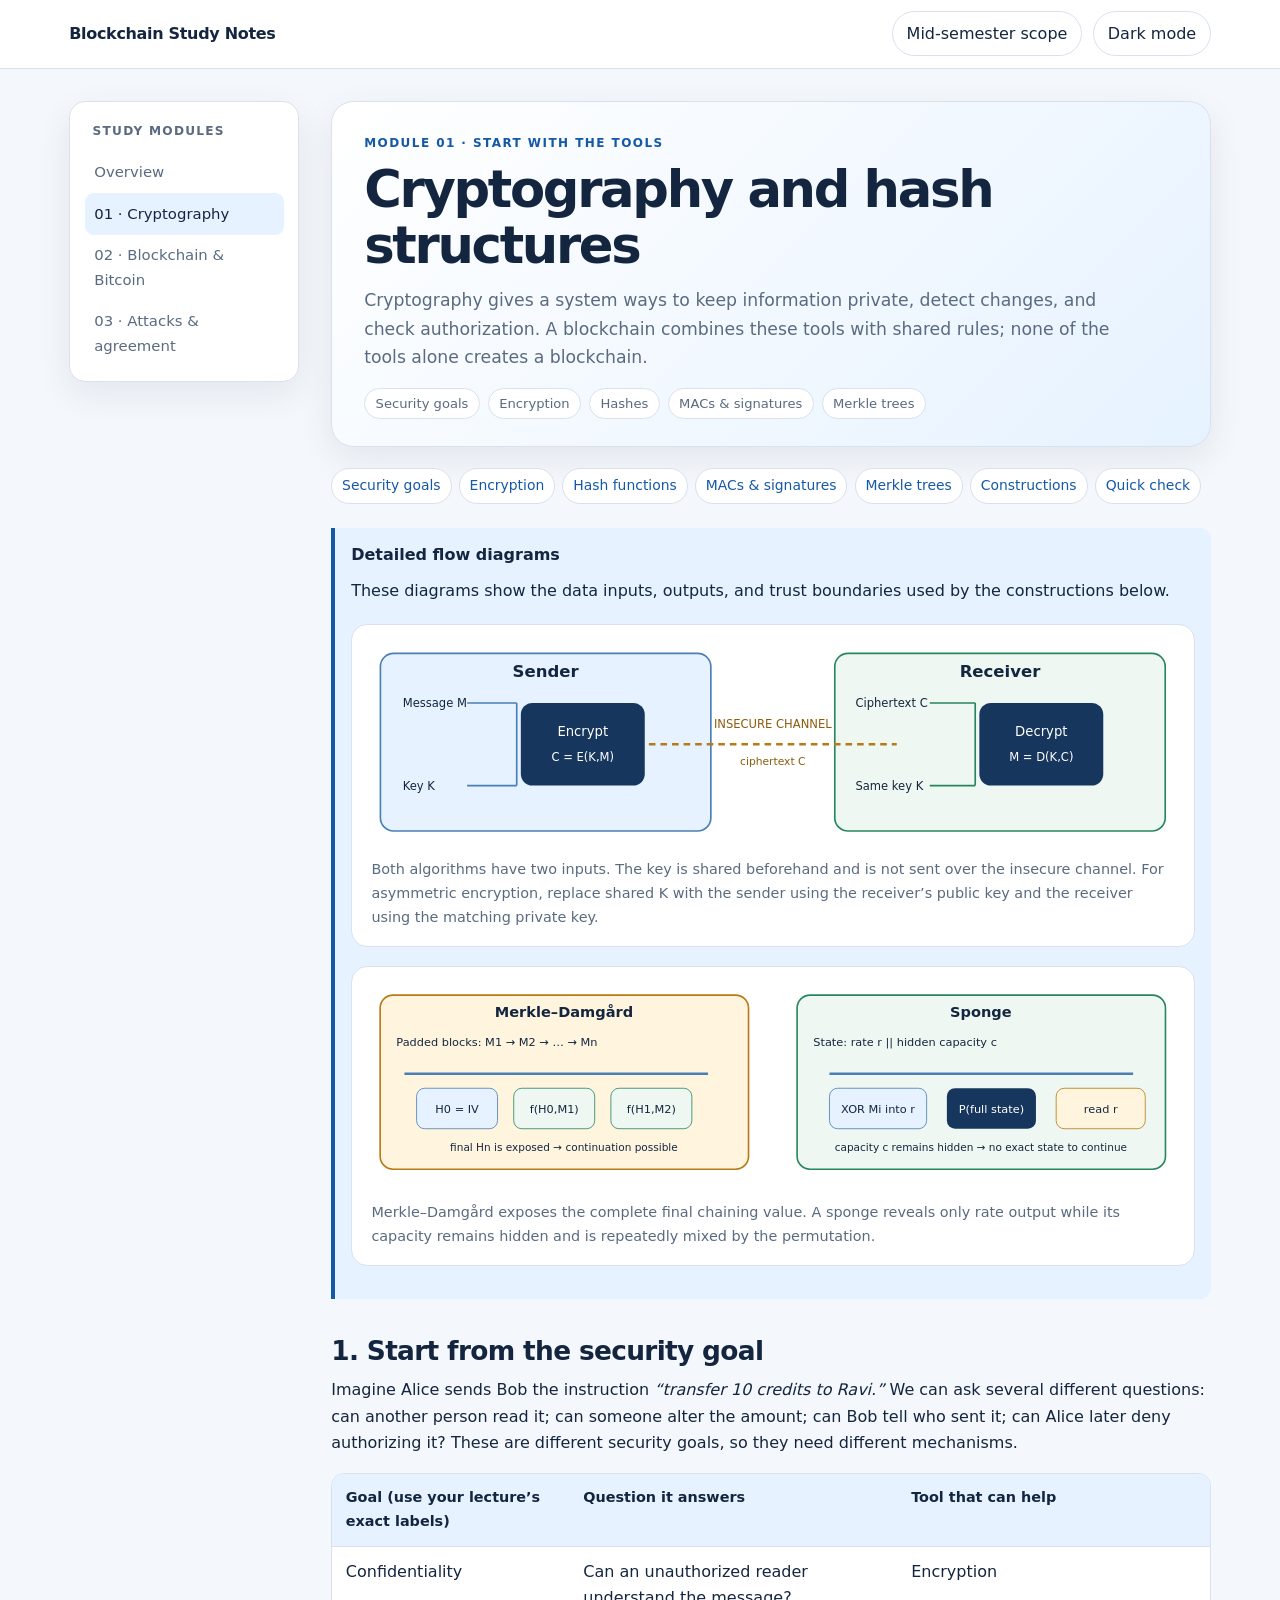
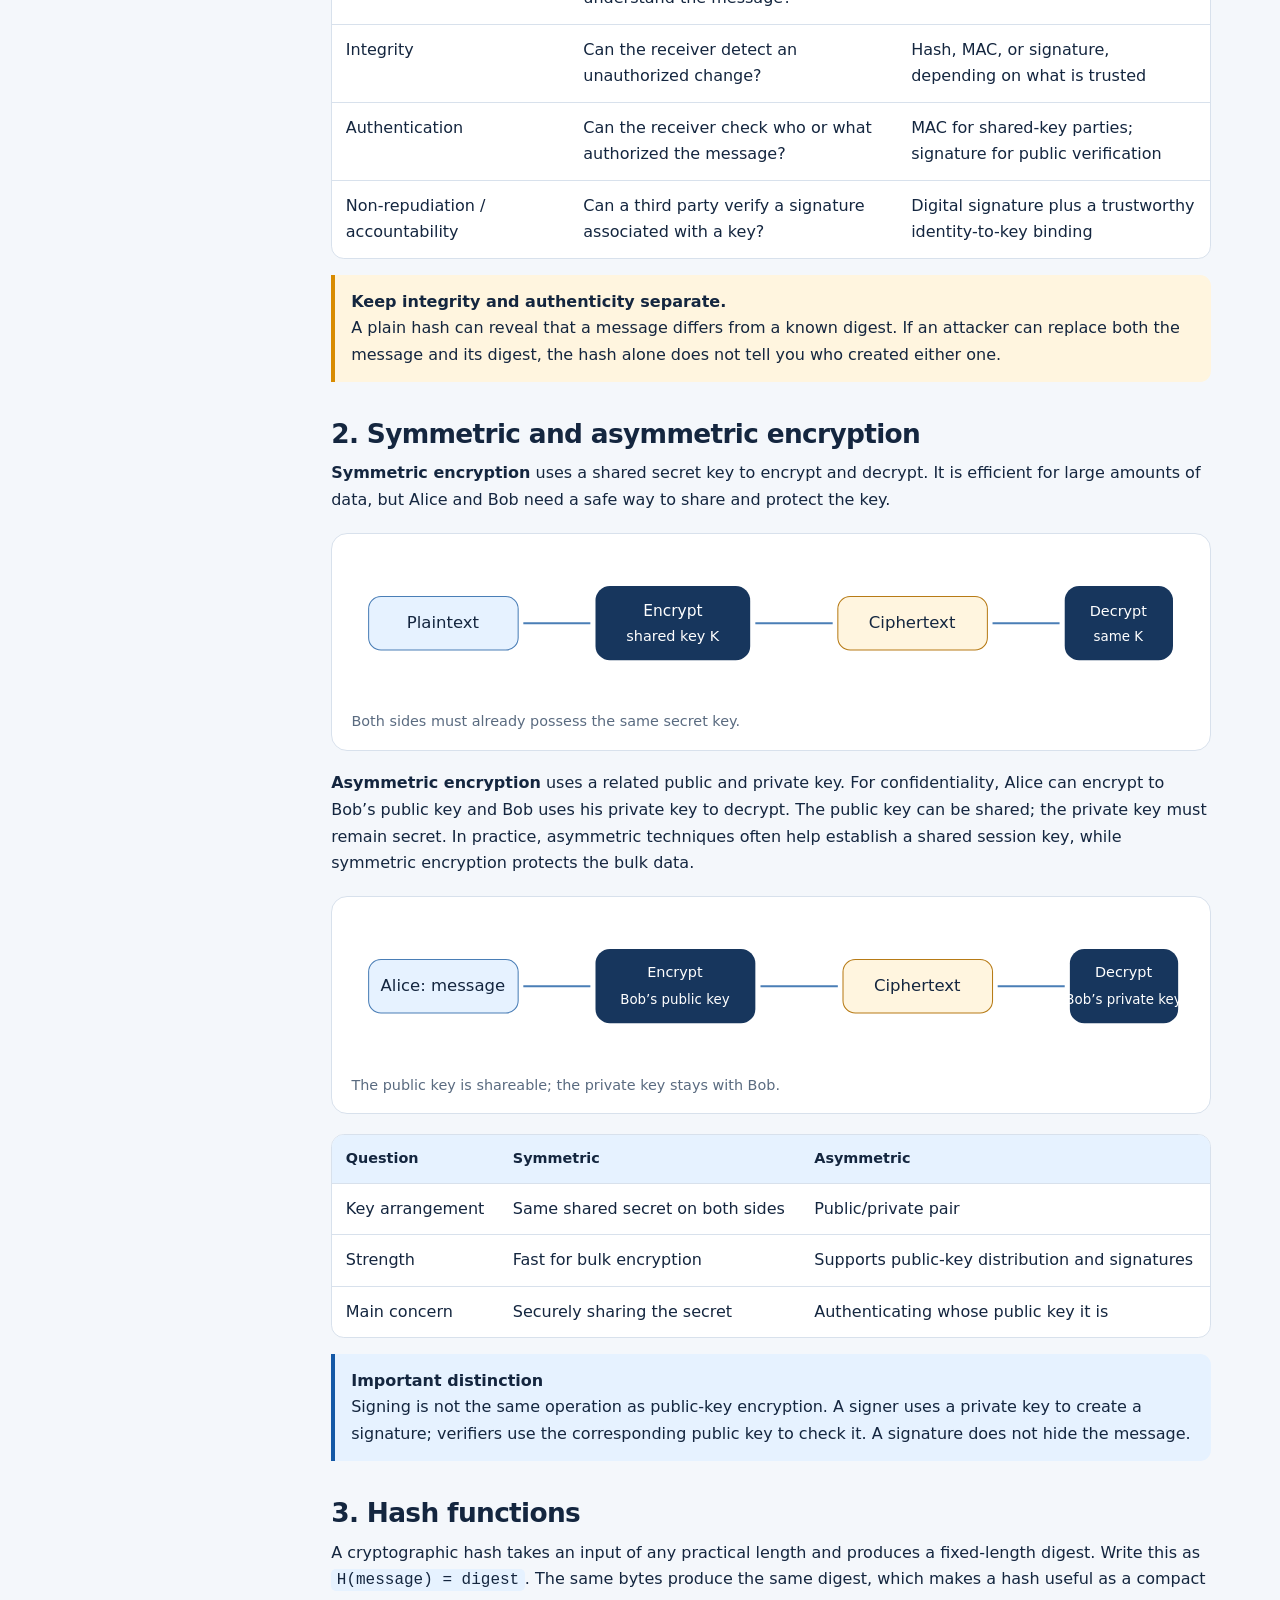
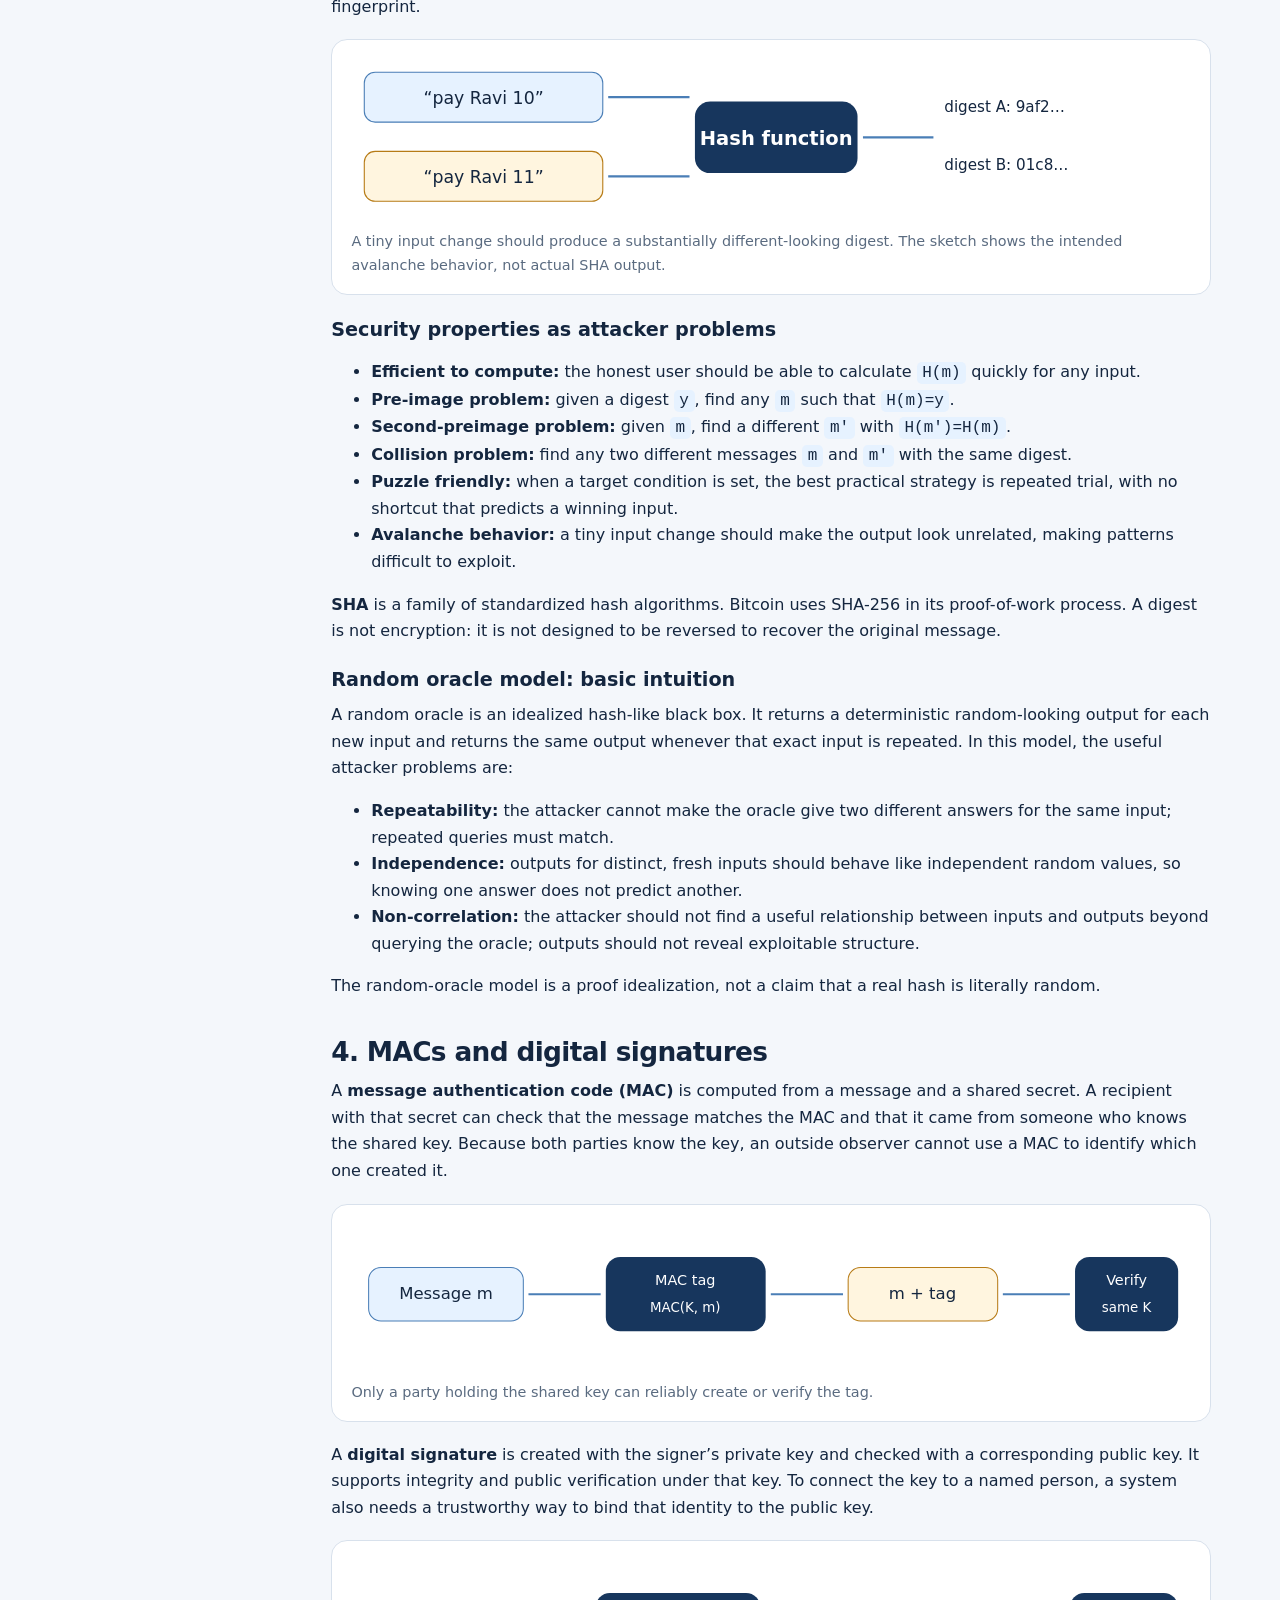
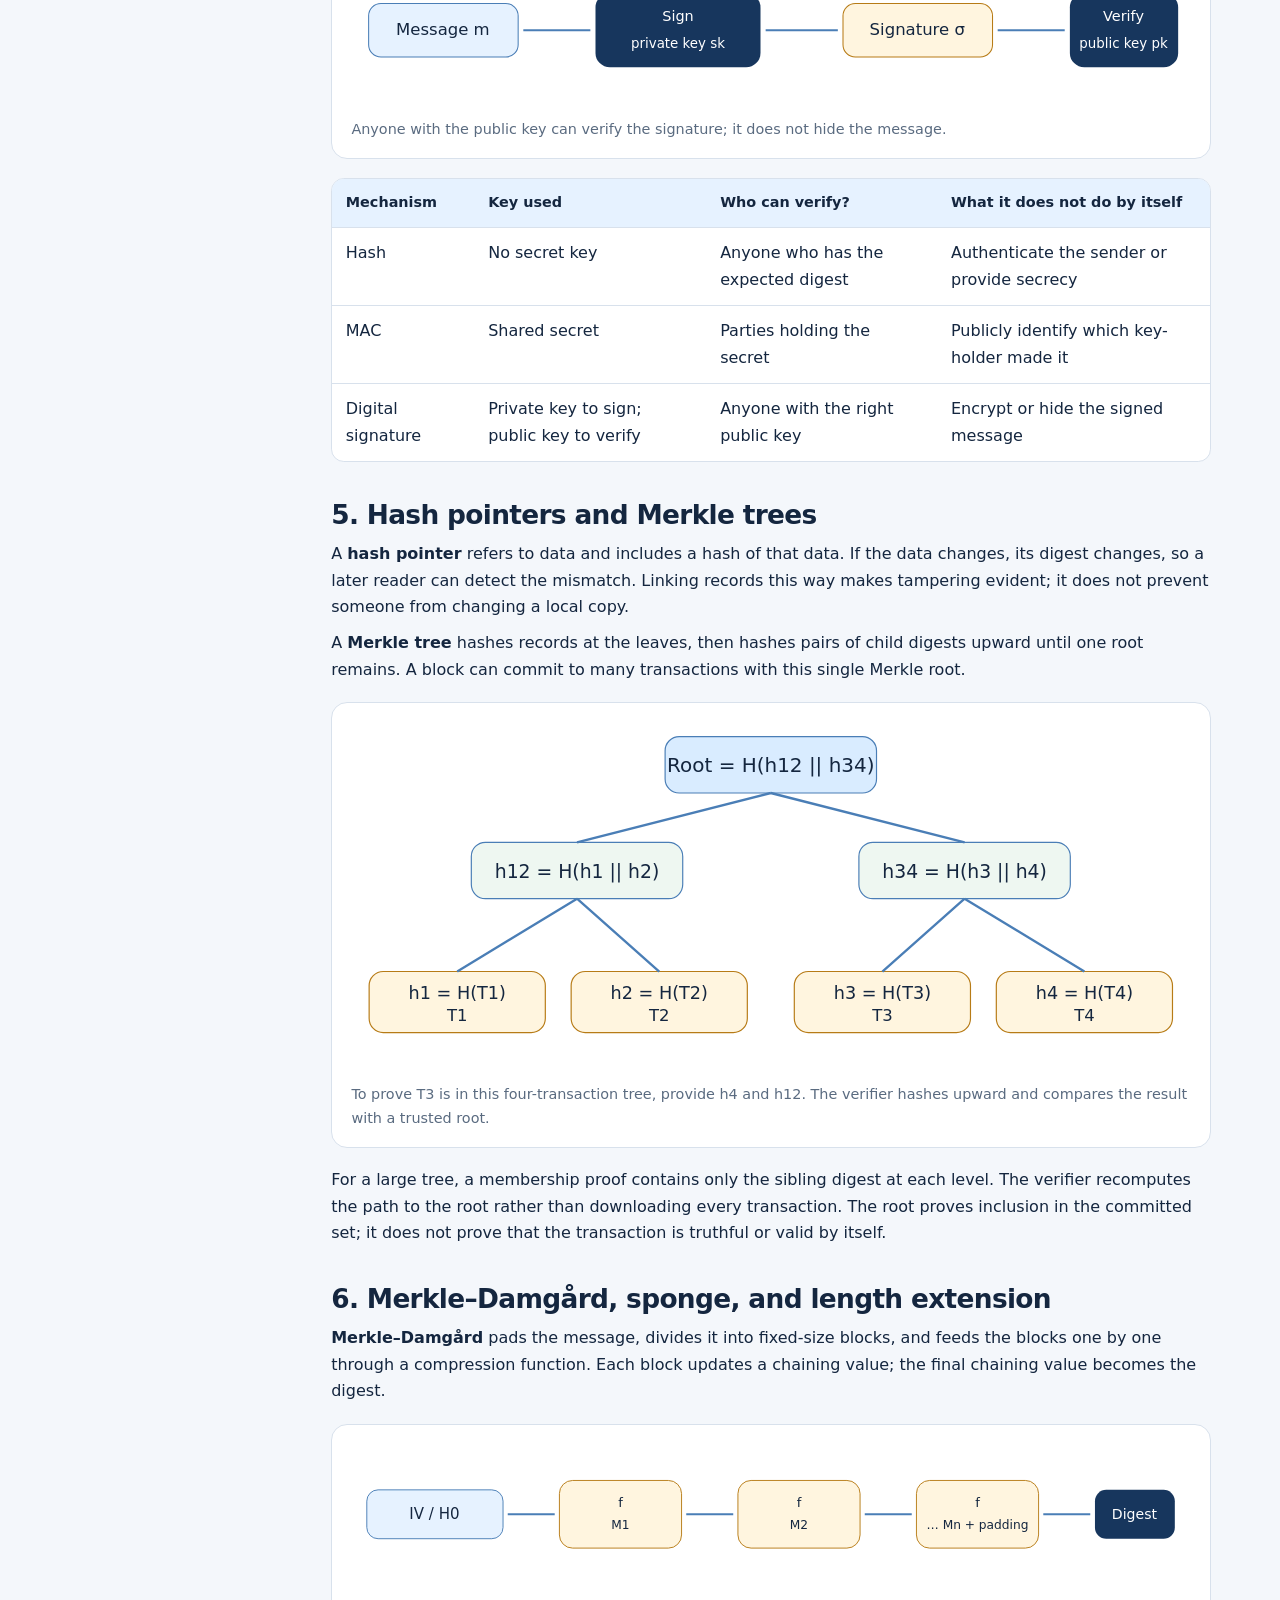
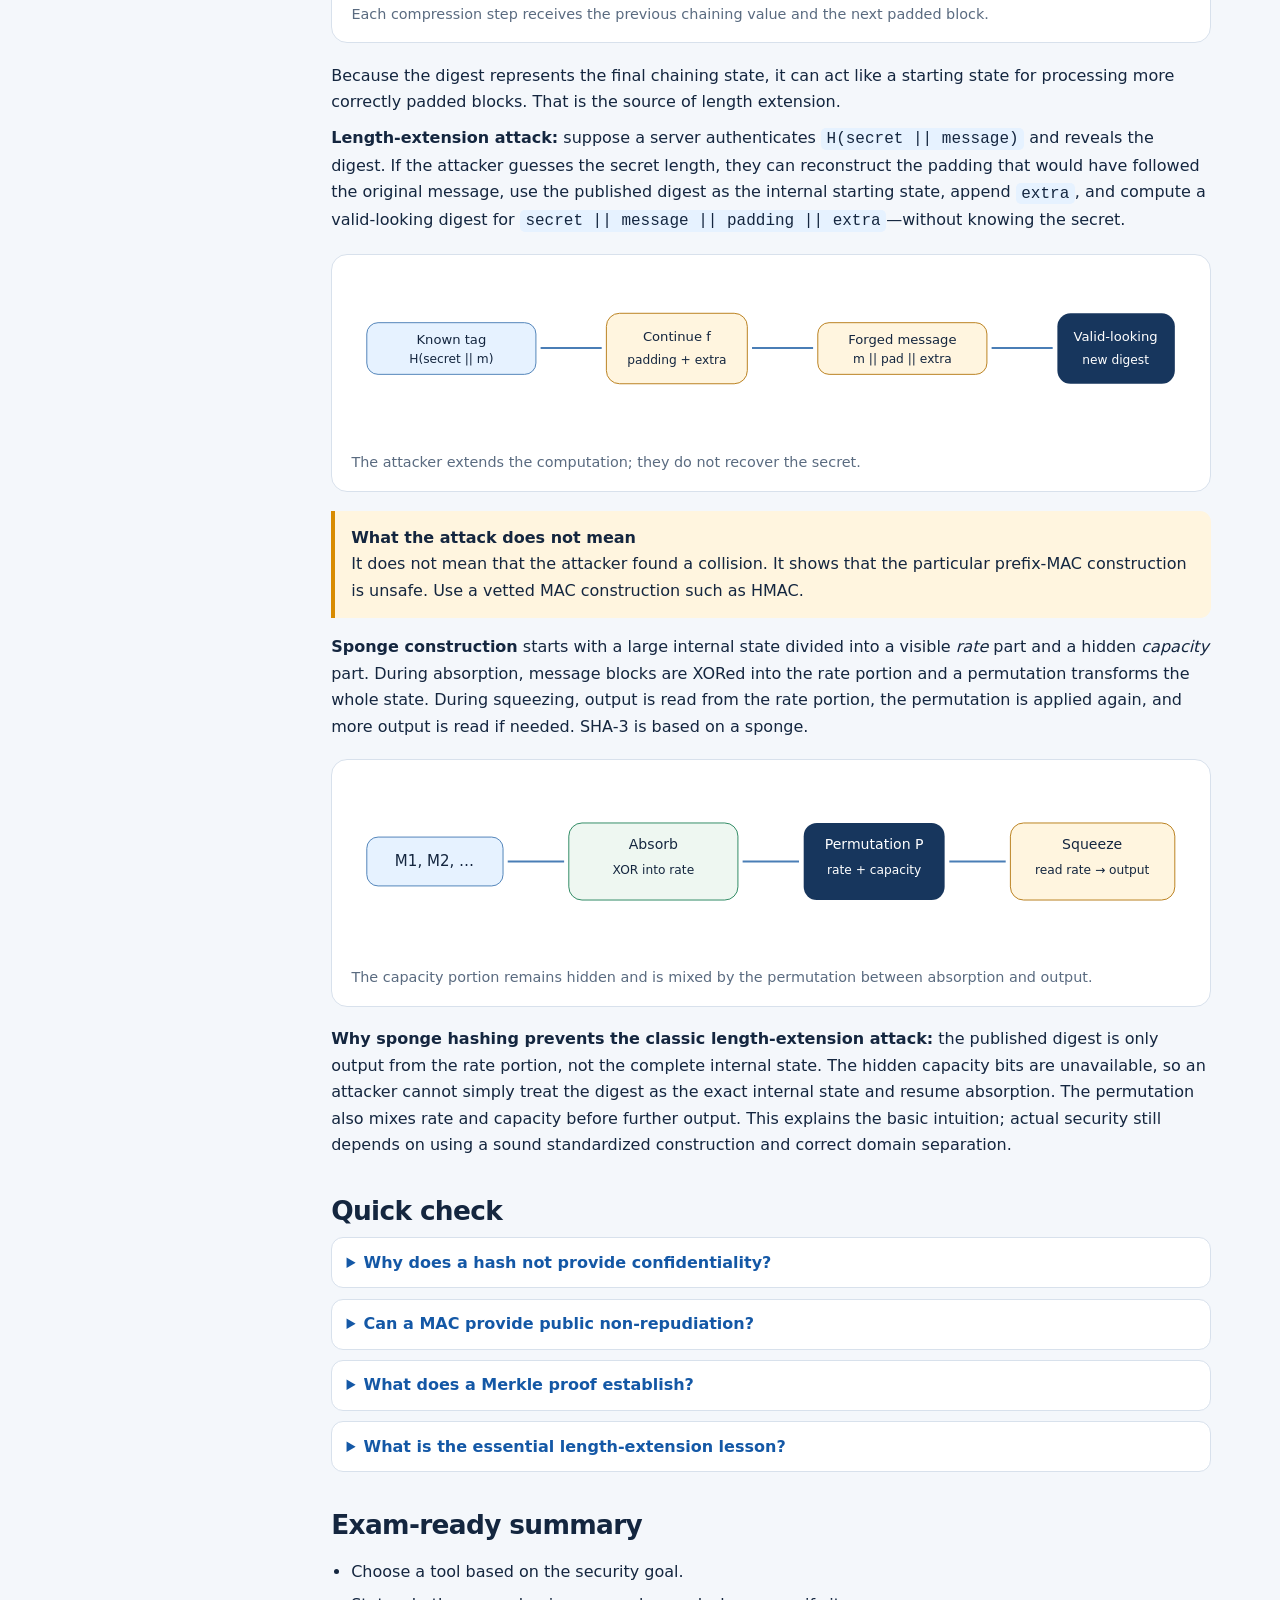
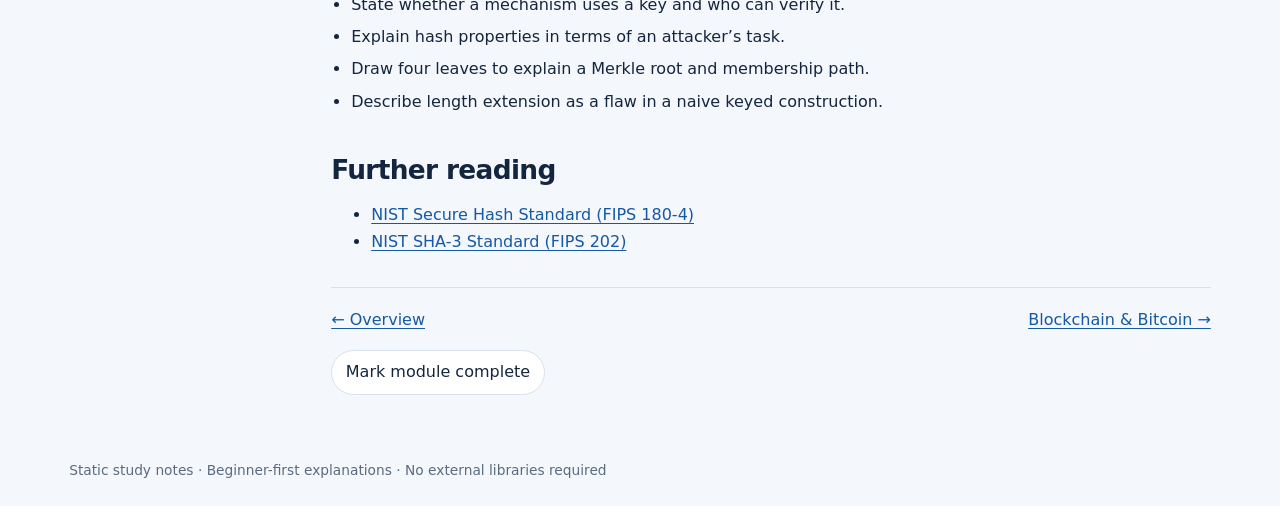
==== commit c92fa4f6: "updates to crypto-module part 2" ====
--- a/modules/01-cryptography-hash.html
+++ b/modules/01-cryptography-hash.html
@@ -18,6 +18,7 @@
 <a href="03-attacks-byzantine.html" >03 · Attacks &amp; agreement</a>
 </aside><main class="content" id="main"><section class="hero"><div class="eyebrow">Module 01 · Start with the tools</div><h1>Cryptography and hash structures</h1><p>Cryptography gives a system ways to keep information private, detect changes, and check authorization. A blockchain combines these tools with shared rules; none of the tools alone creates a blockchain.</p><div class="chips"><span class="chip">Security goals</span><span class="chip">Encryption</span><span class="chip">Hashes</span><span class="chip">MACs &amp; signatures</span><span class="chip">Merkle trees</span></div></section>
 <nav class="toc" aria-label="On this page"><a href="#goals">Security goals</a><a href="#encryption">Encryption</a><a href="#hashes">Hash functions</a><a href="#authenticity">MACs &amp; signatures</a><a href="#trees">Merkle trees</a><a href="#constructions">Constructions</a><a href="#check">Quick check</a></nav>
+<section class="callout"><strong>Detailed flow diagrams</strong><p>These diagrams show the data inputs, outputs, and trust boundaries used by the constructions below.</p><figure class="diagram"><svg viewBox="0 0 980 250" role="img" aria-labelledby="flow-title flow-desc"><title id="flow-title">Sender and receiver encryption flow</title><desc id="flow-desc">The sender supplies message and key to encryption, sends ciphertext over an insecure channel, and the receiver supplies ciphertext and the same key to decryption.</desc><rect x="15" y="15" width="400" height="215" rx="16" fill="#e6f2ff" stroke="#4a7eb6" stroke-width="2"/><rect x="565" y="15" width="400" height="215" rx="16" fill="#eef7f1" stroke="#27865d" stroke-width="2"/><text x="215" y="43" text-anchor="middle" font-size="20" font-weight="700" fill="#14263f">Sender</text><text x="765" y="43" text-anchor="middle" font-size="20" font-weight="700" fill="#14263f">Receiver</text><text x="42" y="80" font-size="14" fill="#14263f">Message M</text><text x="42" y="180" font-size="14" fill="#14263f">Key K</text><path d="M120 75 H180 M120 175 H180 M180 75 V175" stroke="#4a7eb6" stroke-width="2"/><rect x="185" y="75" width="150" height="100" rx="14" fill="#17365d"/><text x="260" y="115" text-anchor="middle" font-size="16" fill="white">Encrypt</text><text x="260" y="145" text-anchor="middle" font-size="14" fill="white">C = E(K,M)</text><path d="M340 125 H640" stroke="#b77b16" stroke-width="3" stroke-dasharray="8 6"/><text x="490" y="105" text-anchor="middle" font-size="14" fill="#8b5c0b">INSECURE CHANNEL</text><text x="490" y="150" text-anchor="middle" font-size="13" fill="#8b5c0b">ciphertext C</text><text x="590" y="80" font-size="14" fill="#14263f">Ciphertext C</text><text x="590" y="180" font-size="14" fill="#14263f">Same key K</text><path d="M680 75 H735 M680 175 H735 M735 75 V175" stroke="#27865d" stroke-width="2"/><rect x="740" y="75" width="150" height="100" rx="14" fill="#17365d"/><text x="815" y="115" text-anchor="middle" font-size="16" fill="white">Decrypt</text><text x="815" y="145" text-anchor="middle" font-size="14" fill="white">M = D(K,C)</text></svg><figcaption>Both algorithms have two inputs. The key is shared beforehand and is not sent over the insecure channel. For asymmetric encryption, replace shared K with the sender using the receiver’s public key and the receiver using the matching private key.</figcaption></figure><figure class="diagram"><svg viewBox="0 0 1000 255" role="img" aria-labelledby="hash-flow-title hash-flow-desc"><title id="hash-flow-title">Detailed Merkle–Damgård and sponge comparison</title><desc id="hash-flow-desc">Merkle-Damgard processes padded blocks through chained compression functions and exposes the final state, while a sponge absorbs blocks into a rate and hidden capacity and exposes only rate output.</desc><rect x="15" y="15" width="455" height="215" rx="16" fill="#fff5df" stroke="#b77b16" stroke-width="2"/><text x="242" y="42" text-anchor="middle" font-size="18" font-weight="700" fill="#14263f">Merkle–Damgård</text><text x="35" y="78" font-size="14" fill="#14263f">Padded blocks: M1 → M2 → … → Mn</text><path d="M45 112 H420" stroke="#4a7eb6" stroke-width="3"/><rect x="60" y="130" width="100" height="50" rx="10" fill="#e6f2ff" stroke="#4a7eb6"/><text x="110" y="160" text-anchor="middle" font-size="14" fill="#14263f">H0 = IV</text><rect x="180" y="130" width="100" height="50" rx="10" fill="#eef7f1" stroke="#27865d"/><text x="230" y="160" text-anchor="middle" font-size="14" fill="#14263f">f(H0,M1)</text><rect x="300" y="130" width="100" height="50" rx="10" fill="#eef7f1" stroke="#27865d"/><text x="350" y="160" text-anchor="middle" font-size="14" fill="#14263f">f(H1,M2)</text><text x="242" y="207" text-anchor="middle" font-size="13" fill="#14263f">final Hn is exposed → continuation possible</text><rect x="530" y="15" width="455" height="215" rx="16" fill="#eef7f1" stroke="#27865d" stroke-width="2"/><text x="757" y="42" text-anchor="middle" font-size="18" font-weight="700" fill="#14263f">Sponge</text><text x="550" y="78" font-size="14" fill="#14263f">State: rate r || hidden capacity c</text><path d="M570 112 H945" stroke="#4a7eb6" stroke-width="3"/><rect x="570" y="130" width="120" height="50" rx="10" fill="#e6f2ff" stroke="#4a7eb6"/><text x="630" y="160" text-anchor="middle" font-size="14" fill="#14263f">XOR Mi into r</text><rect x="715" y="130" width="110" height="50" rx="10" fill="#17365d"/><text x="770" y="160" text-anchor="middle" font-size="14" fill="white">P(full state)</text><rect x="850" y="130" width="110" height="50" rx="10" fill="#fff5df" stroke="#b77b16"/><text x="905" y="160" text-anchor="middle" font-size="14" fill="#14263f">read r</text><text x="757" y="207" text-anchor="middle" font-size="13" fill="#14263f">capacity c remains hidden → no exact state to continue</text></svg><figcaption>Merkle–Damgård exposes the complete final chaining value. A sponge reveals only rate output while its capacity remains hidden and is repeatedly mixed by the permutation.</figcaption></figure></section>
 <h2 id="goals">1. Start from the security goal</h2><p>Imagine Alice sends Bob the instruction <em>“transfer 10 credits to Ravi.”</em> We can ask several different questions: can another person read it; can someone alter the amount; can Bob tell who sent it; can Alice later deny authorizing it? These are different security goals, so they need different mechanisms.</p>
 <div class="table-wrap"><table><thead><tr><th>Goal (use your lecture’s exact labels)</th><th>Question it answers</th><th>Tool that can help</th></tr></thead><tbody><tr><td>Confidentiality</td><td>Can an unauthorized reader understand the message?</td><td>Encryption</td></tr><tr><td>Integrity</td><td>Can the receiver detect an unauthorized change?</td><td>Hash, MAC, or signature, depending on what is trusted</td></tr><tr><td>Authentication</td><td>Can the receiver check who or what authorized the message?</td><td>MAC for shared-key parties; signature for public verification</td></tr><tr><td>Non-repudiation / accountability</td><td>Can a third party verify a signature associated with a key?</td><td>Digital signature plus a trustworthy identity-to-key binding</td></tr></tbody></table></div>
 <div class="callout warning"><strong>Keep integrity and authenticity separate.</strong>A plain hash can reveal that a message differs from a known digest. If an attacker can replace both the message and its digest, the hash alone does not tell you who created either one.</div>
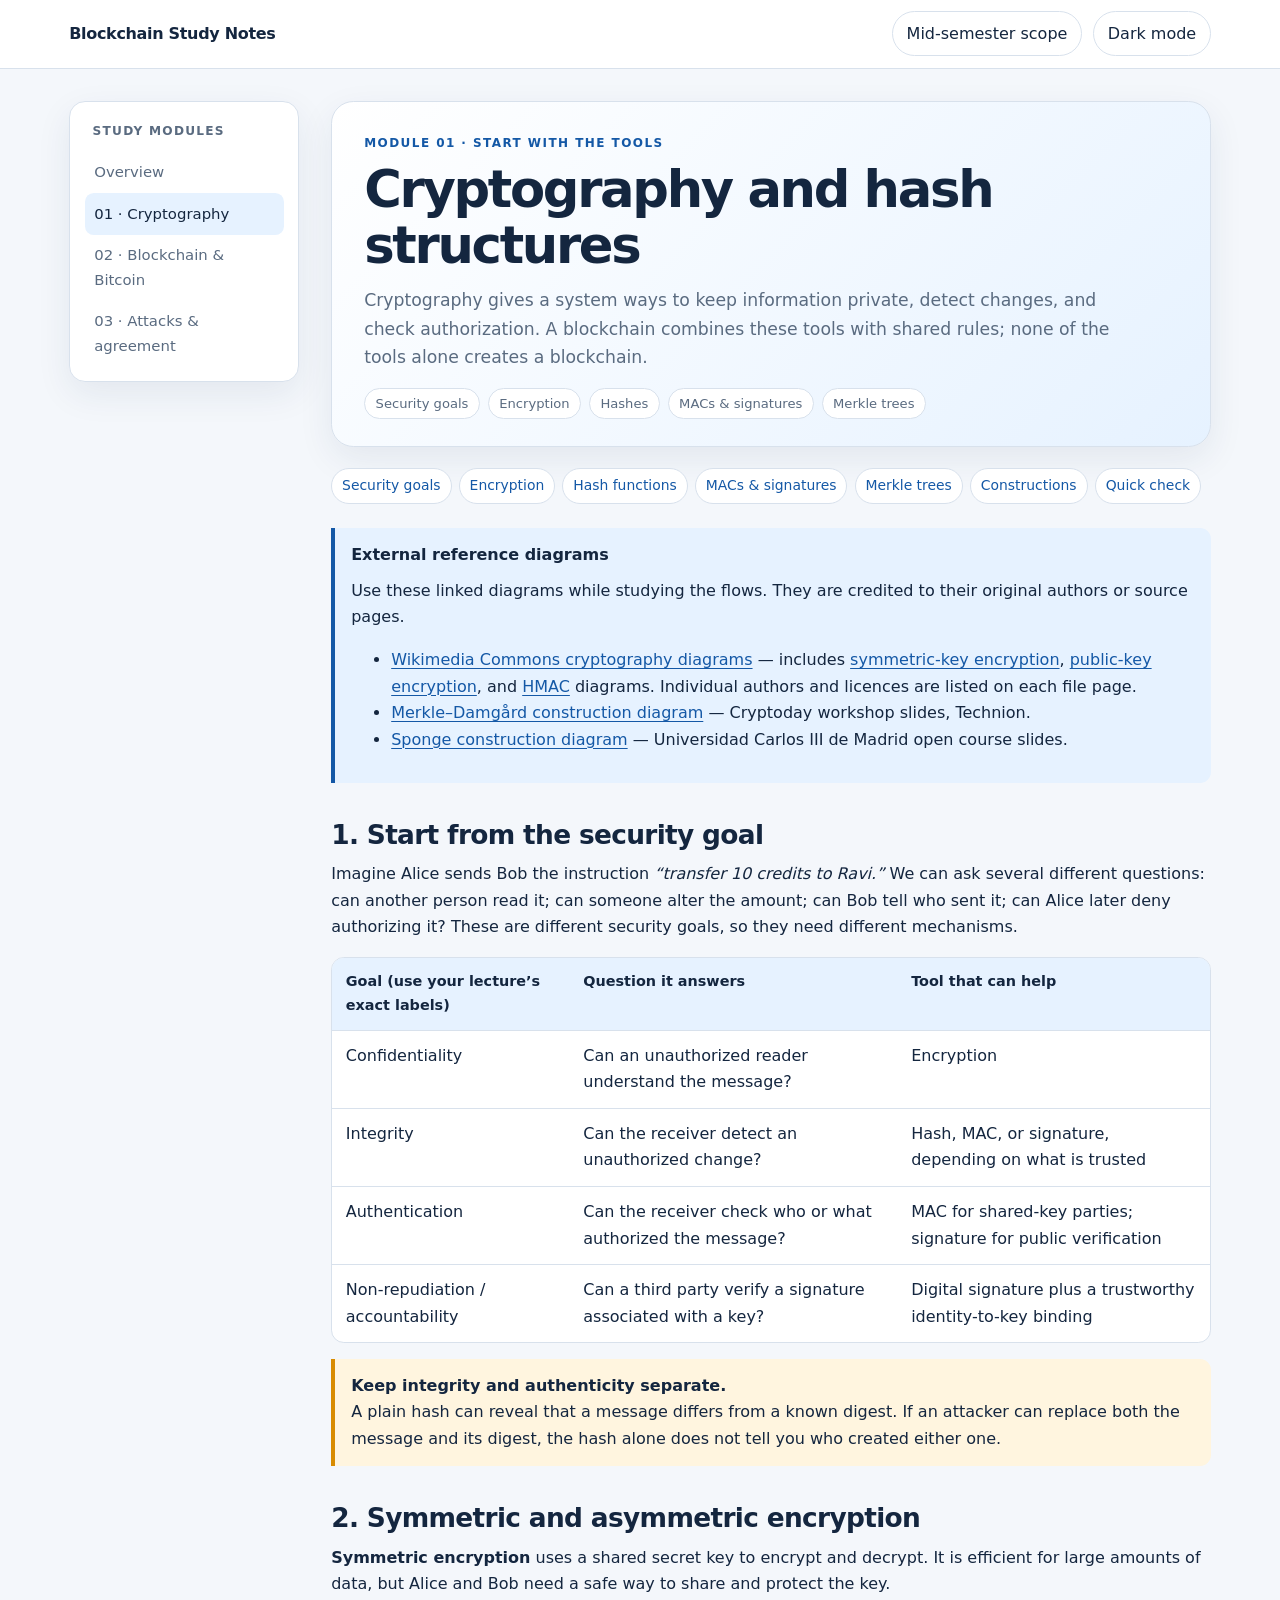
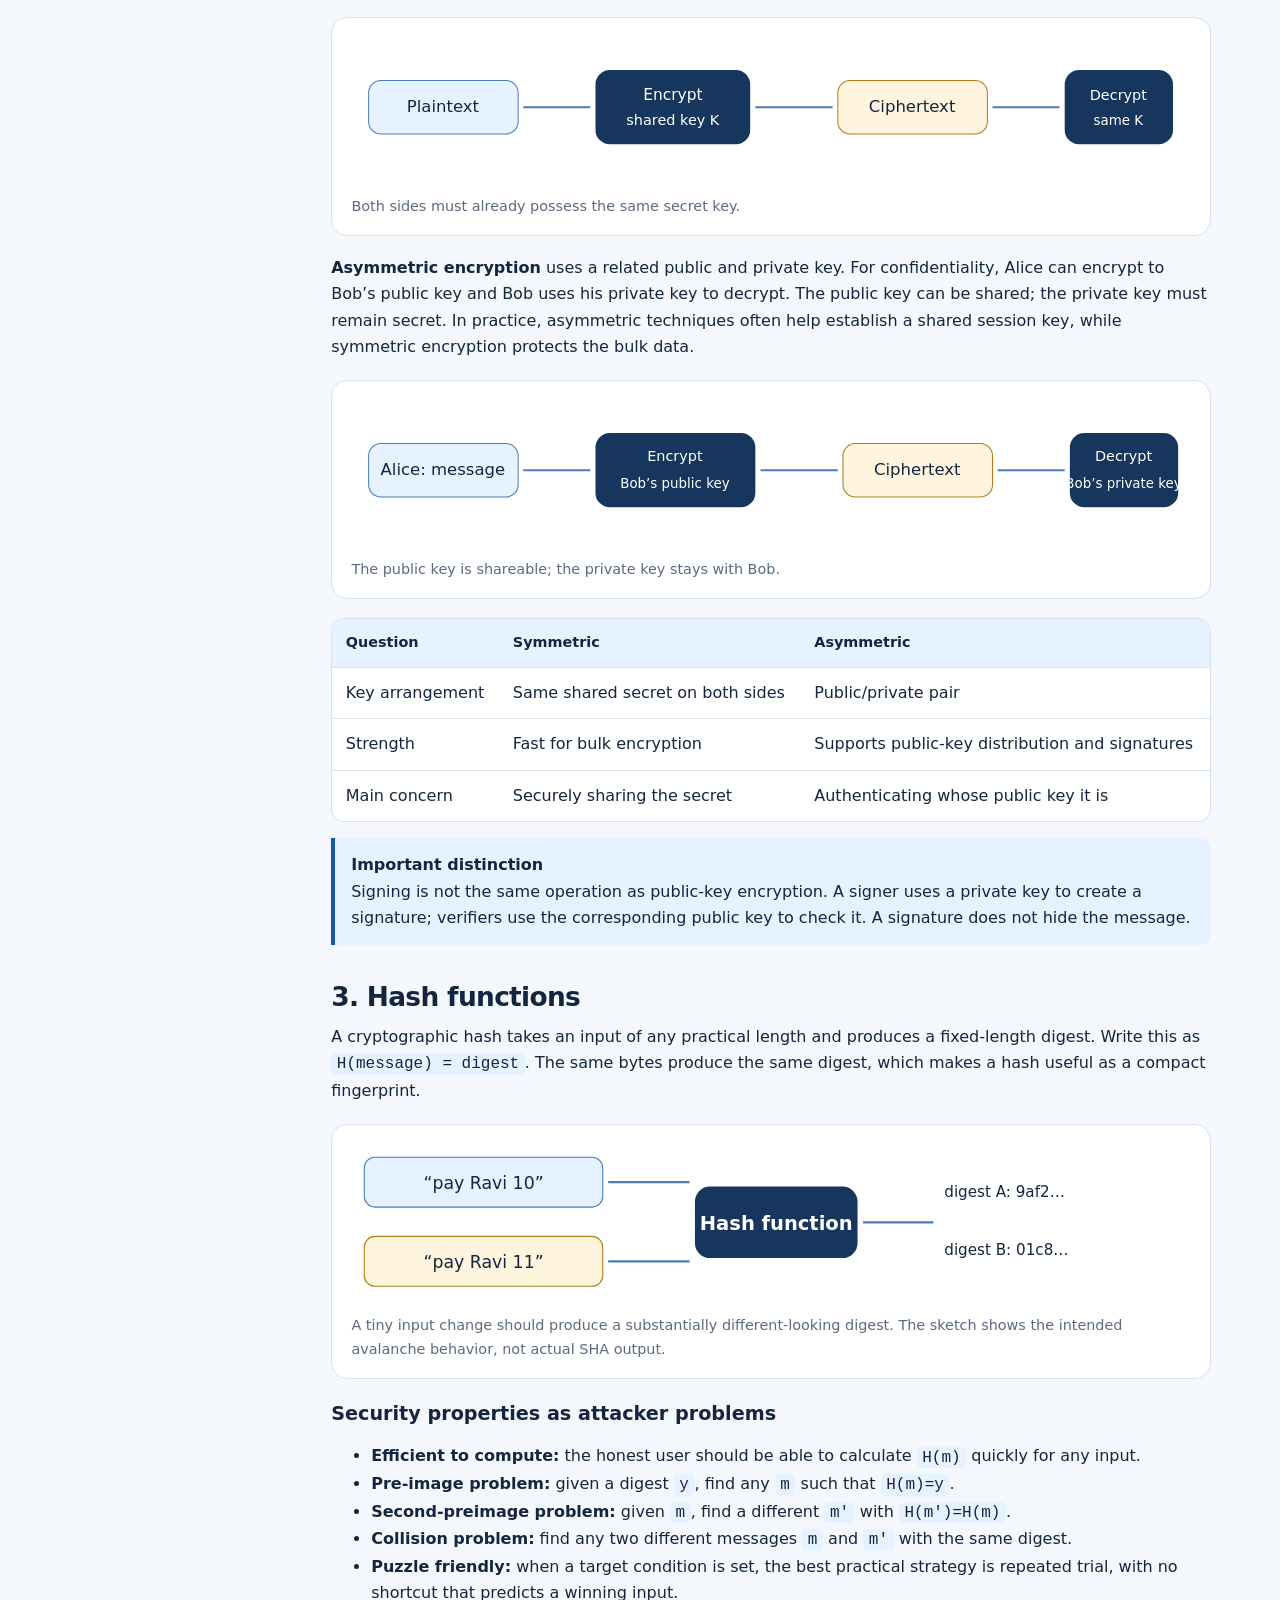
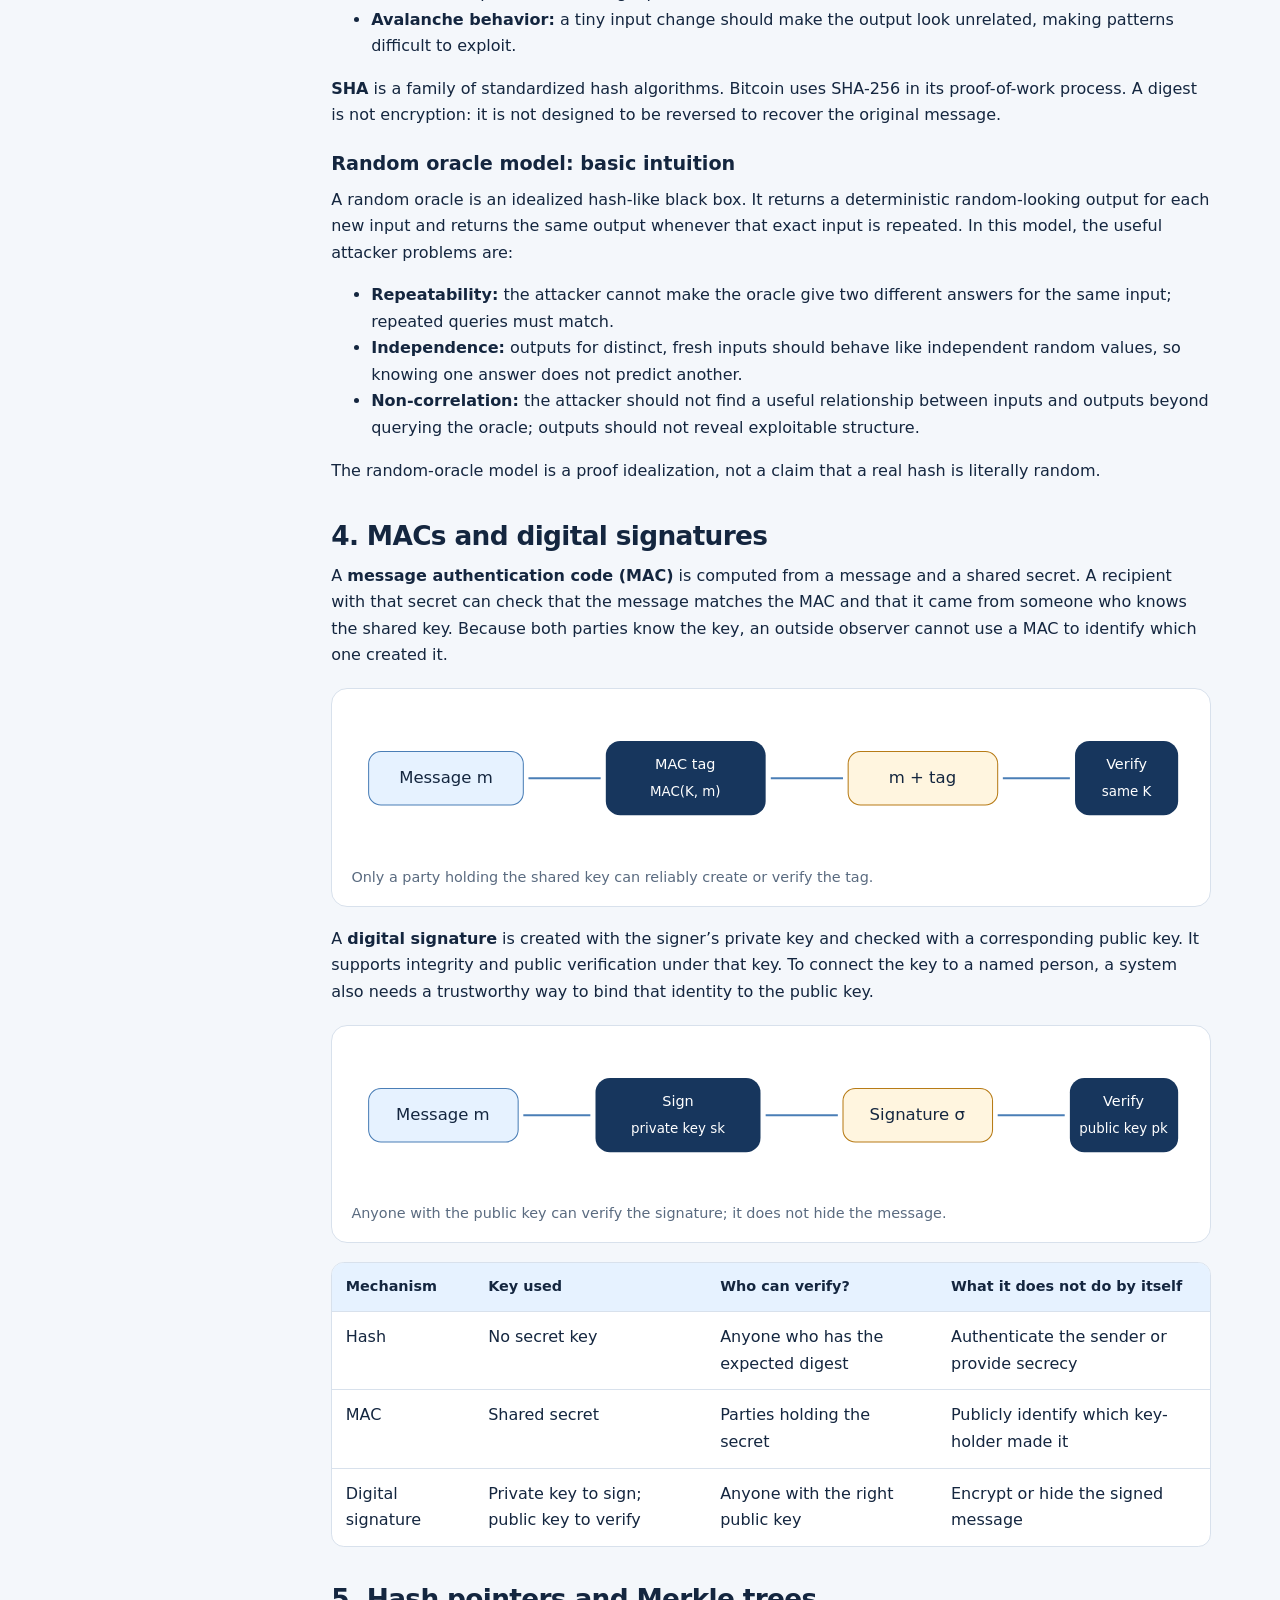
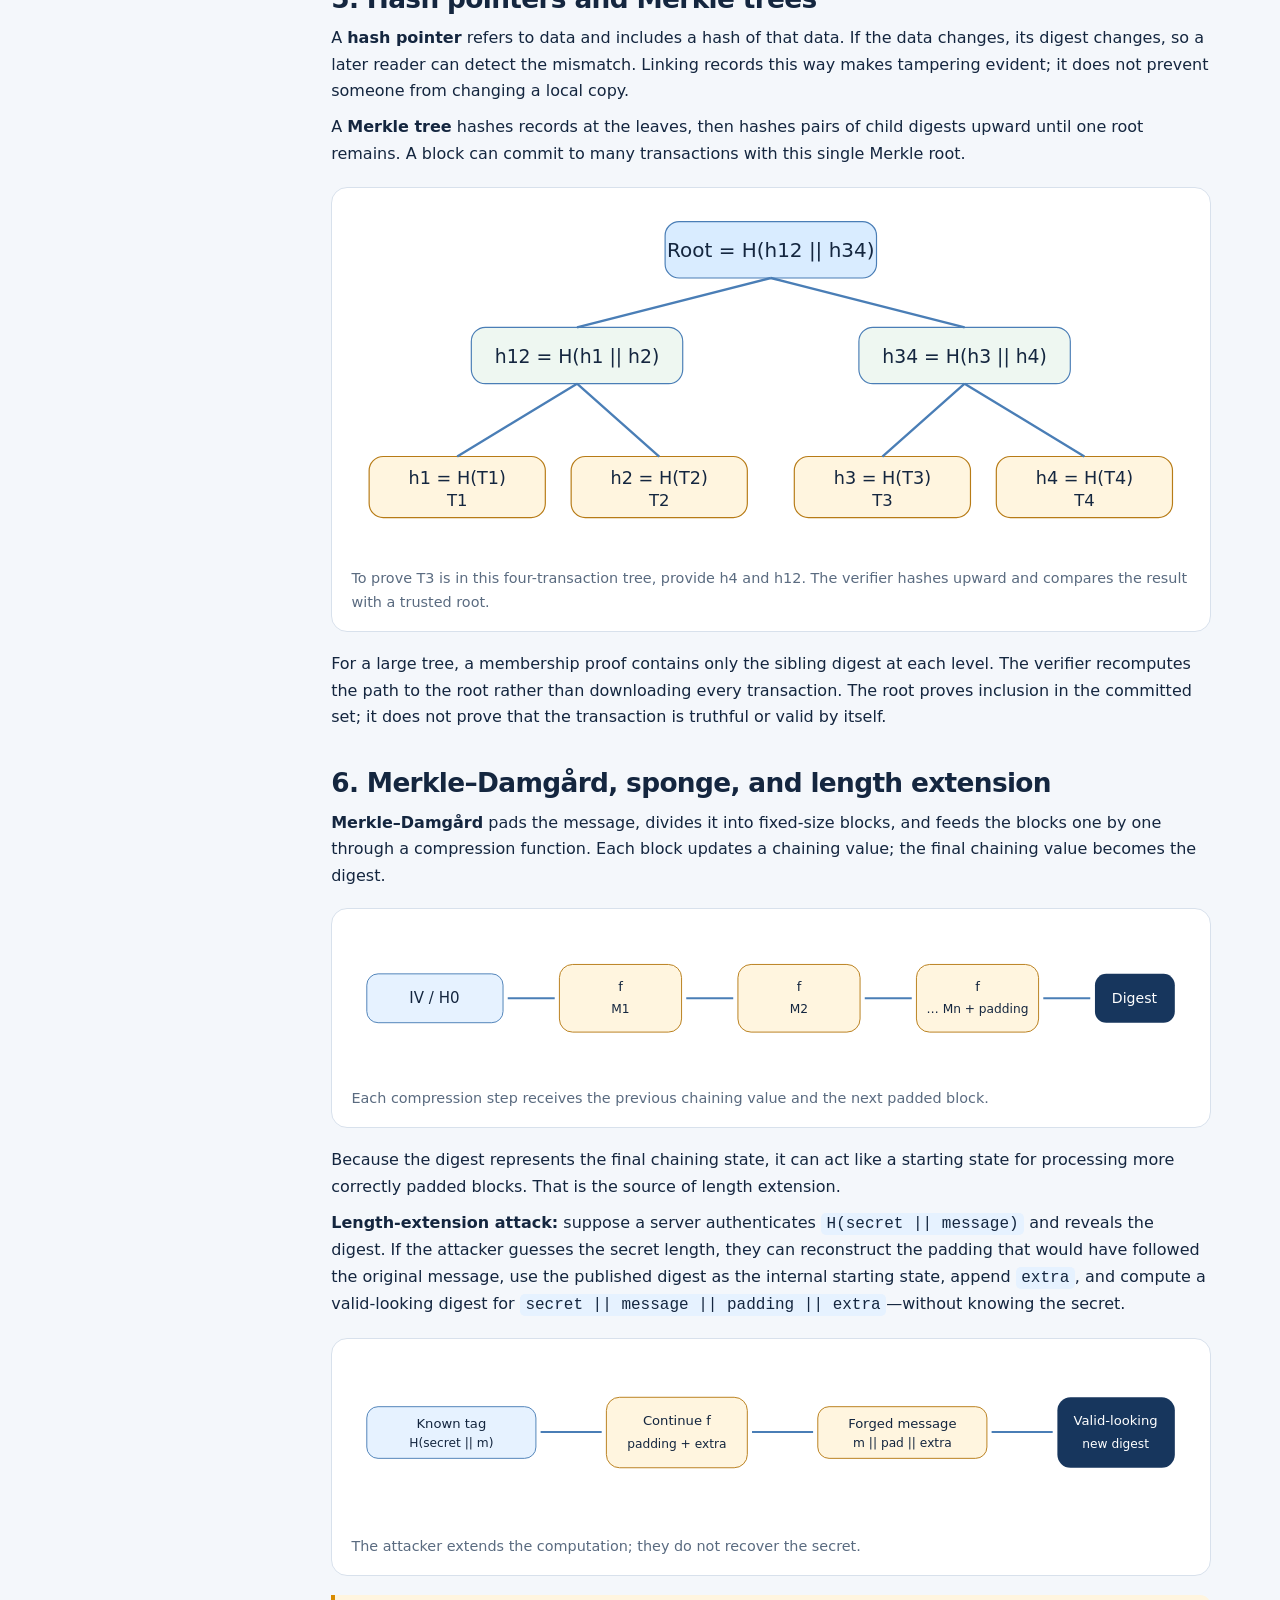
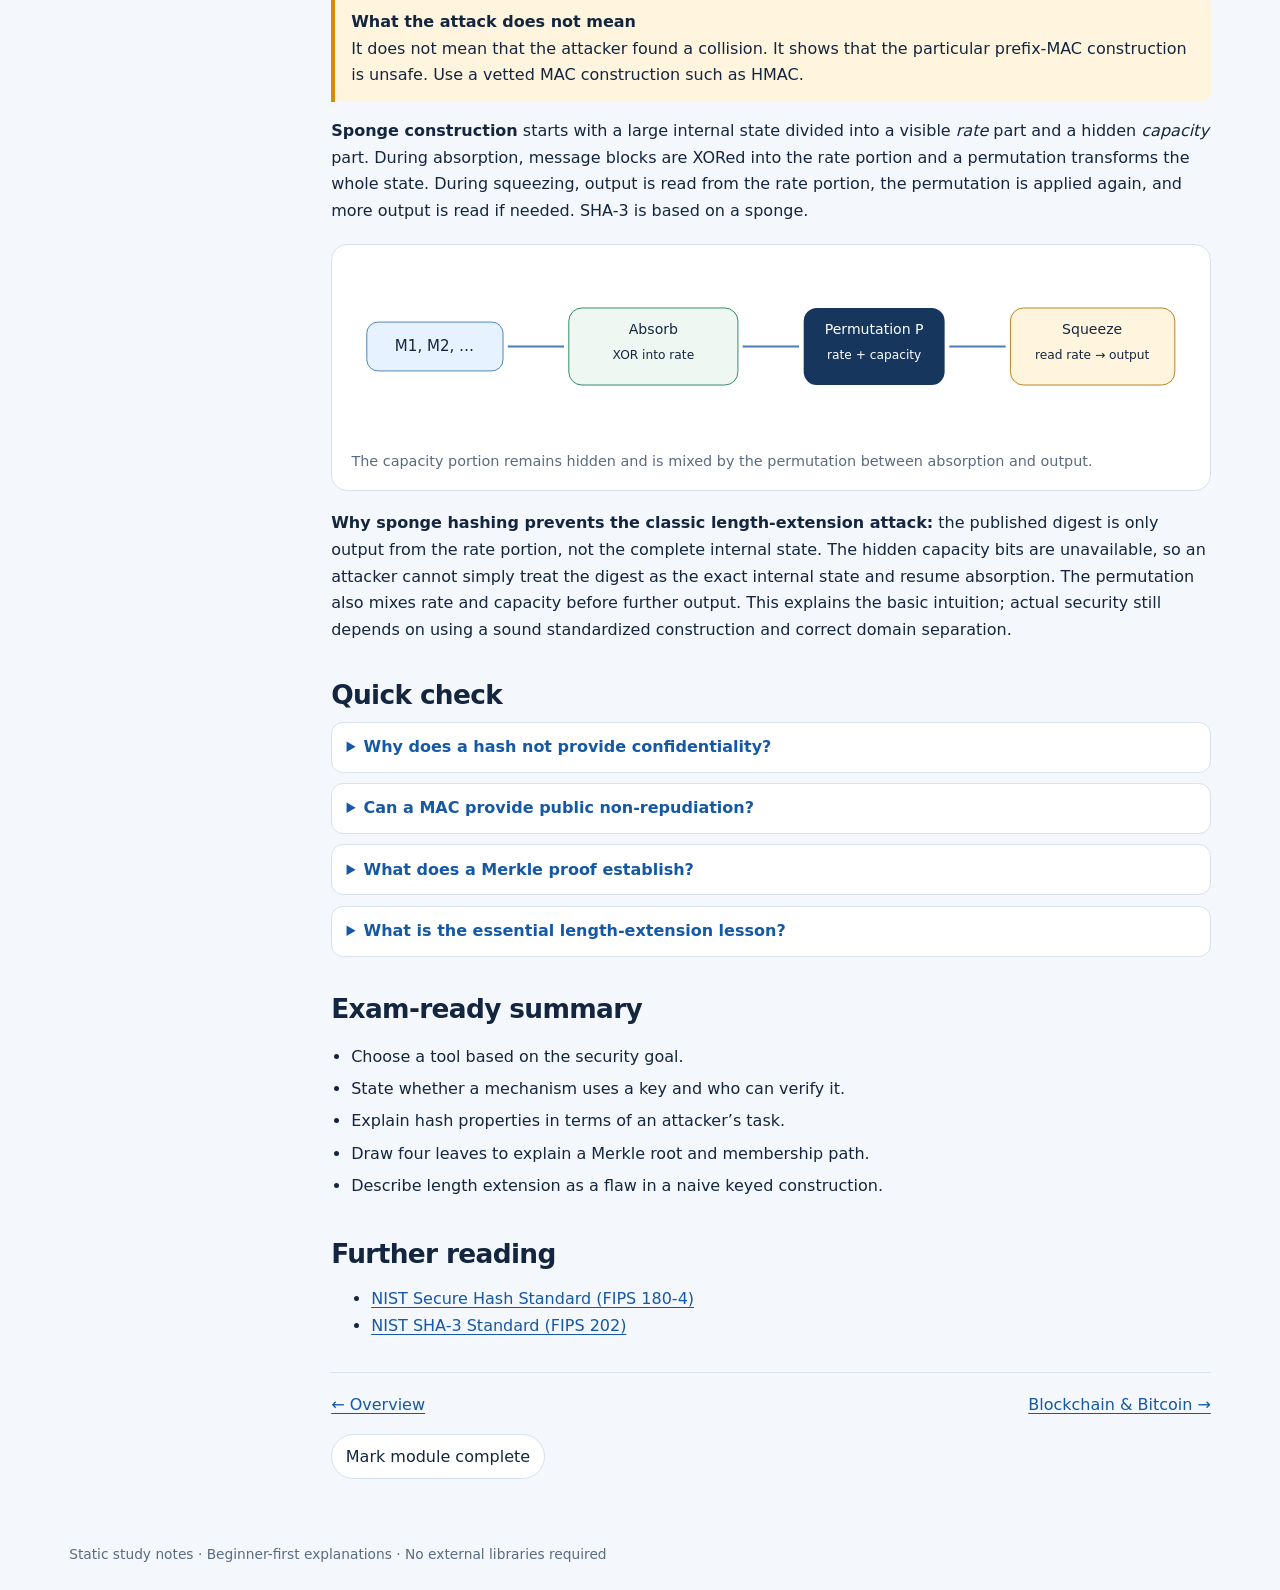
==== commit 2789dfd5: "updates to crypto-module part 3" ====
--- a/modules/01-cryptography-hash.html
+++ b/modules/01-cryptography-hash.html
@@ -18,7 +18,8 @@
 <a href="03-attacks-byzantine.html" >03 · Attacks &amp; agreement</a>
 </aside><main class="content" id="main"><section class="hero"><div class="eyebrow">Module 01 · Start with the tools</div><h1>Cryptography and hash structures</h1><p>Cryptography gives a system ways to keep information private, detect changes, and check authorization. A blockchain combines these tools with shared rules; none of the tools alone creates a blockchain.</p><div class="chips"><span class="chip">Security goals</span><span class="chip">Encryption</span><span class="chip">Hashes</span><span class="chip">MACs &amp; signatures</span><span class="chip">Merkle trees</span></div></section>
 <nav class="toc" aria-label="On this page"><a href="#goals">Security goals</a><a href="#encryption">Encryption</a><a href="#hashes">Hash functions</a><a href="#authenticity">MACs &amp; signatures</a><a href="#trees">Merkle trees</a><a href="#constructions">Constructions</a><a href="#check">Quick check</a></nav>
-<section class="callout"><strong>Detailed flow diagrams</strong><p>These diagrams show the data inputs, outputs, and trust boundaries used by the constructions below.</p><figure class="diagram"><svg viewBox="0 0 980 250" role="img" aria-labelledby="flow-title flow-desc"><title id="flow-title">Sender and receiver encryption flow</title><desc id="flow-desc">The sender supplies message and key to encryption, sends ciphertext over an insecure channel, and the receiver supplies ciphertext and the same key to decryption.</desc><rect x="15" y="15" width="400" height="215" rx="16" fill="#e6f2ff" stroke="#4a7eb6" stroke-width="2"/><rect x="565" y="15" width="400" height="215" rx="16" fill="#eef7f1" stroke="#27865d" stroke-width="2"/><text x="215" y="43" text-anchor="middle" font-size="20" font-weight="700" fill="#14263f">Sender</text><text x="765" y="43" text-anchor="middle" font-size="20" font-weight="700" fill="#14263f">Receiver</text><text x="42" y="80" font-size="14" fill="#14263f">Message M</text><text x="42" y="180" font-size="14" fill="#14263f">Key K</text><path d="M120 75 H180 M120 175 H180 M180 75 V175" stroke="#4a7eb6" stroke-width="2"/><rect x="185" y="75" width="150" height="100" rx="14" fill="#17365d"/><text x="260" y="115" text-anchor="middle" font-size="16" fill="white">Encrypt</text><text x="260" y="145" text-anchor="middle" font-size="14" fill="white">C = E(K,M)</text><path d="M340 125 H640" stroke="#b77b16" stroke-width="3" stroke-dasharray="8 6"/><text x="490" y="105" text-anchor="middle" font-size="14" fill="#8b5c0b">INSECURE CHANNEL</text><text x="490" y="150" text-anchor="middle" font-size="13" fill="#8b5c0b">ciphertext C</text><text x="590" y="80" font-size="14" fill="#14263f">Ciphertext C</text><text x="590" y="180" font-size="14" fill="#14263f">Same key K</text><path d="M680 75 H735 M680 175 H735 M735 75 V175" stroke="#27865d" stroke-width="2"/><rect x="740" y="75" width="150" height="100" rx="14" fill="#17365d"/><text x="815" y="115" text-anchor="middle" font-size="16" fill="white">Decrypt</text><text x="815" y="145" text-anchor="middle" font-size="14" fill="white">M = D(K,C)</text></svg><figcaption>Both algorithms have two inputs. The key is shared beforehand and is not sent over the insecure channel. For asymmetric encryption, replace shared K with the sender using the receiver’s public key and the receiver using the matching private key.</figcaption></figure><figure class="diagram"><svg viewBox="0 0 1000 255" role="img" aria-labelledby="hash-flow-title hash-flow-desc"><title id="hash-flow-title">Detailed Merkle–Damgård and sponge comparison</title><desc id="hash-flow-desc">Merkle-Damgard processes padded blocks through chained compression functions and exposes the final state, while a sponge absorbs blocks into a rate and hidden capacity and exposes only rate output.</desc><rect x="15" y="15" width="455" height="215" rx="16" fill="#fff5df" stroke="#b77b16" stroke-width="2"/><text x="242" y="42" text-anchor="middle" font-size="18" font-weight="700" fill="#14263f">Merkle–Damgård</text><text x="35" y="78" font-size="14" fill="#14263f">Padded blocks: M1 → M2 → … → Mn</text><path d="M45 112 H420" stroke="#4a7eb6" stroke-width="3"/><rect x="60" y="130" width="100" height="50" rx="10" fill="#e6f2ff" stroke="#4a7eb6"/><text x="110" y="160" text-anchor="middle" font-size="14" fill="#14263f">H0 = IV</text><rect x="180" y="130" width="100" height="50" rx="10" fill="#eef7f1" stroke="#27865d"/><text x="230" y="160" text-anchor="middle" font-size="14" fill="#14263f">f(H0,M1)</text><rect x="300" y="130" width="100" height="50" rx="10" fill="#eef7f1" stroke="#27865d"/><text x="350" y="160" text-anchor="middle" font-size="14" fill="#14263f">f(H1,M2)</text><text x="242" y="207" text-anchor="middle" font-size="13" fill="#14263f">final Hn is exposed → continuation possible</text><rect x="530" y="15" width="455" height="215" rx="16" fill="#eef7f1" stroke="#27865d" stroke-width="2"/><text x="757" y="42" text-anchor="middle" font-size="18" font-weight="700" fill="#14263f">Sponge</text><text x="550" y="78" font-size="14" fill="#14263f">State: rate r || hidden capacity c</text><path d="M570 112 H945" stroke="#4a7eb6" stroke-width="3"/><rect x="570" y="130" width="120" height="50" rx="10" fill="#e6f2ff" stroke="#4a7eb6"/><text x="630" y="160" text-anchor="middle" font-size="14" fill="#14263f">XOR Mi into r</text><rect x="715" y="130" width="110" height="50" rx="10" fill="#17365d"/><text x="770" y="160" text-anchor="middle" font-size="14" fill="white">P(full state)</text><rect x="850" y="130" width="110" height="50" rx="10" fill="#fff5df" stroke="#b77b16"/><text x="905" y="160" text-anchor="middle" font-size="14" fill="#14263f">read r</text><text x="757" y="207" text-anchor="middle" font-size="13" fill="#14263f">capacity c remains hidden → no exact state to continue</text></svg><figcaption>Merkle–Damgård exposes the complete final chaining value. A sponge reveals only rate output while its capacity remains hidden and is repeatedly mixed by the permutation.</figcaption></figure></section>
+<div class="callout"><strong>External reference diagrams</strong><p>Use these linked diagrams while studying the flows. They are credited to their original authors or source pages.</p><ul class="sources"><li><a href="https://commons.wikimedia.org/wiki/Category:SVG_cryptography_diagrams">Wikimedia Commons cryptography diagrams</a> — includes <a href="https://commons.wikimedia.org/wiki/File:Symmetric_key_encryption.svg">symmetric-key encryption</a>, <a href="https://commons.wikimedia.org/wiki/File:PKE.svg">public-key encryption</a>, and <a href="https://commons.wikimedia.org/wiki/File:SHAhmac.svg">HMAC</a> diagrams. Individual authors and licences are listed on each file page.</li><li><a href="https://biham.cs.technion.ac.il/Workshops/Cryptoday/2011/slides/5-Chen.pdf">Merkle–Damgård construction diagram</a> — Cryptoday workshop slides, Technion.</li><li><a href="https://ocw.uc3m.es/pluginfile.php/3973/mod_page/content/56/crypto_slides_4up.pdf">Sponge construction diagram</a> — Universidad Carlos III de Madrid open course slides.</li></ul></div>
+
 <h2 id="goals">1. Start from the security goal</h2><p>Imagine Alice sends Bob the instruction <em>“transfer 10 credits to Ravi.”</em> We can ask several different questions: can another person read it; can someone alter the amount; can Bob tell who sent it; can Alice later deny authorizing it? These are different security goals, so they need different mechanisms.</p>
 <div class="table-wrap"><table><thead><tr><th>Goal (use your lecture’s exact labels)</th><th>Question it answers</th><th>Tool that can help</th></tr></thead><tbody><tr><td>Confidentiality</td><td>Can an unauthorized reader understand the message?</td><td>Encryption</td></tr><tr><td>Integrity</td><td>Can the receiver detect an unauthorized change?</td><td>Hash, MAC, or signature, depending on what is trusted</td></tr><tr><td>Authentication</td><td>Can the receiver check who or what authorized the message?</td><td>MAC for shared-key parties; signature for public verification</td></tr><tr><td>Non-repudiation / accountability</td><td>Can a third party verify a signature associated with a key?</td><td>Digital signature plus a trustworthy identity-to-key binding</td></tr></tbody></table></div>
 <div class="callout warning"><strong>Keep integrity and authenticity separate.</strong>A plain hash can reveal that a message differs from a known digest. If an attacker can replace both the message and its digest, the hash alone does not tell you who created either one.</div>
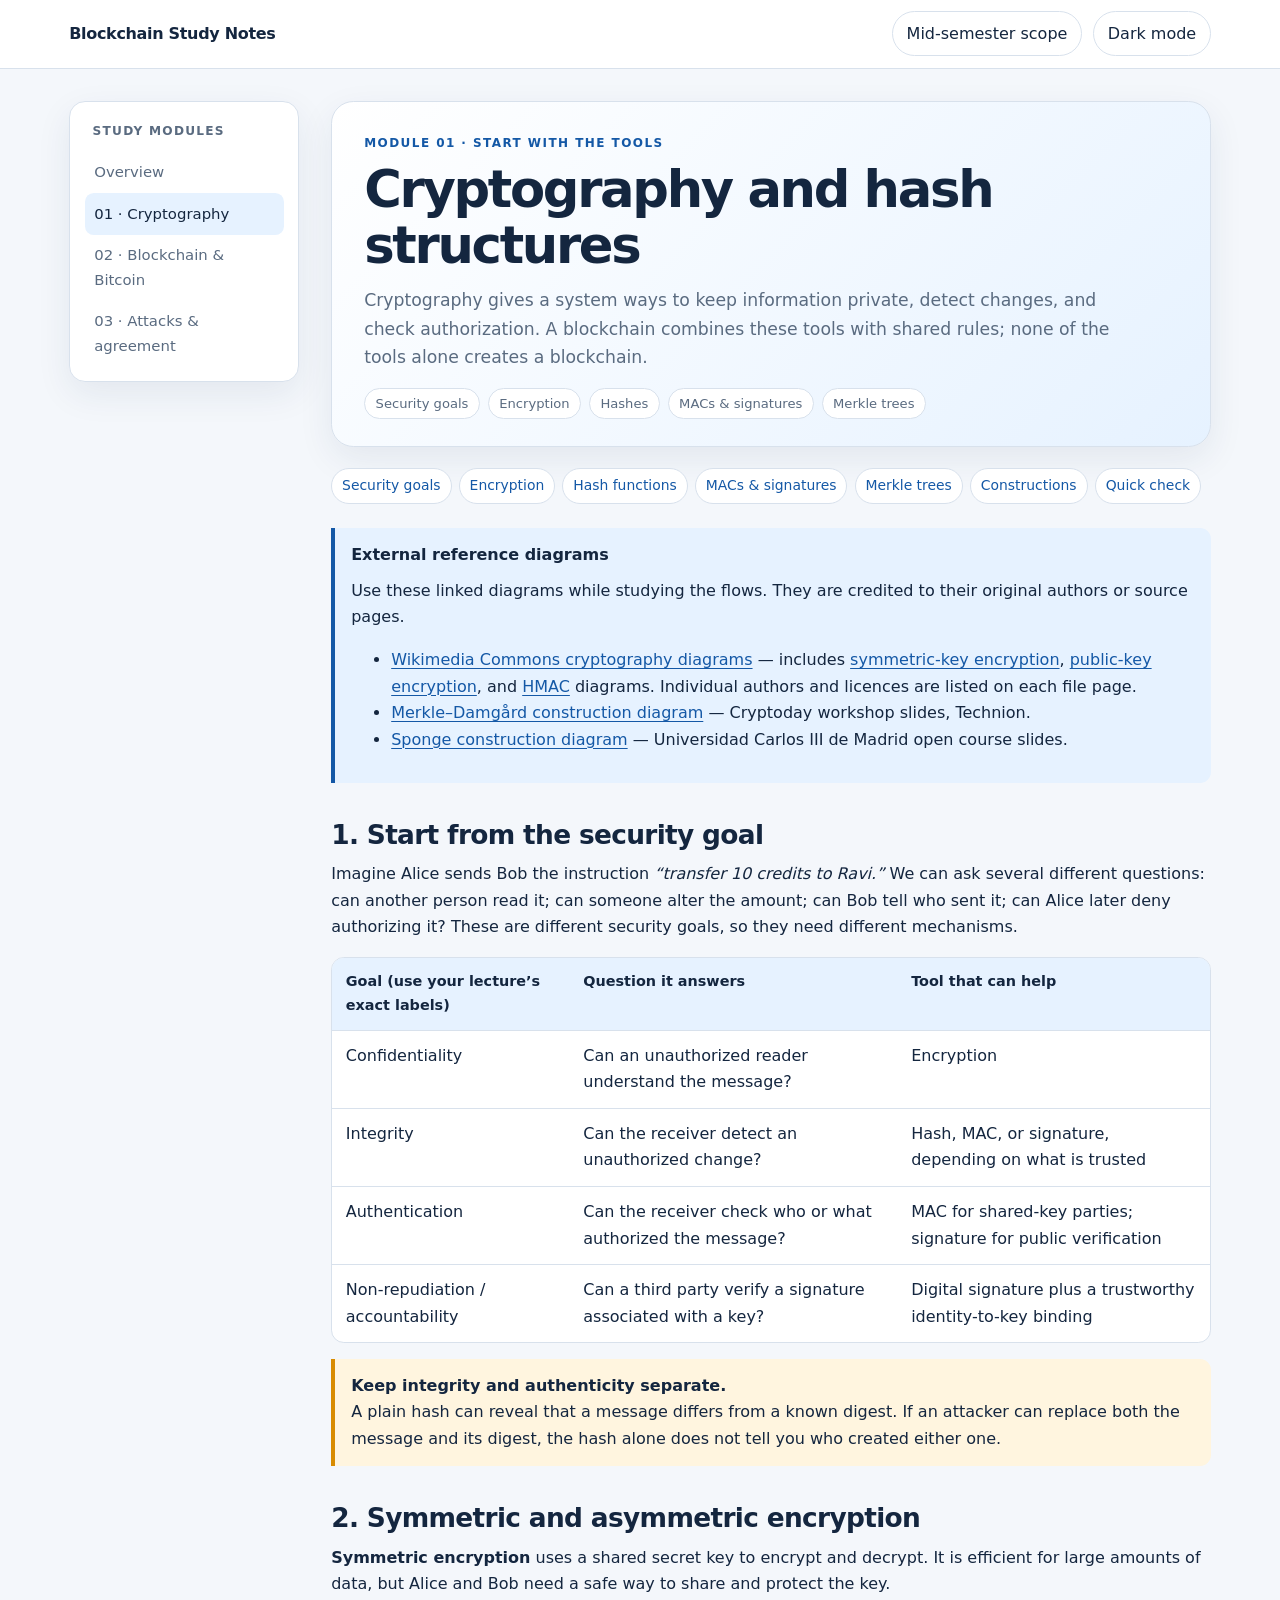
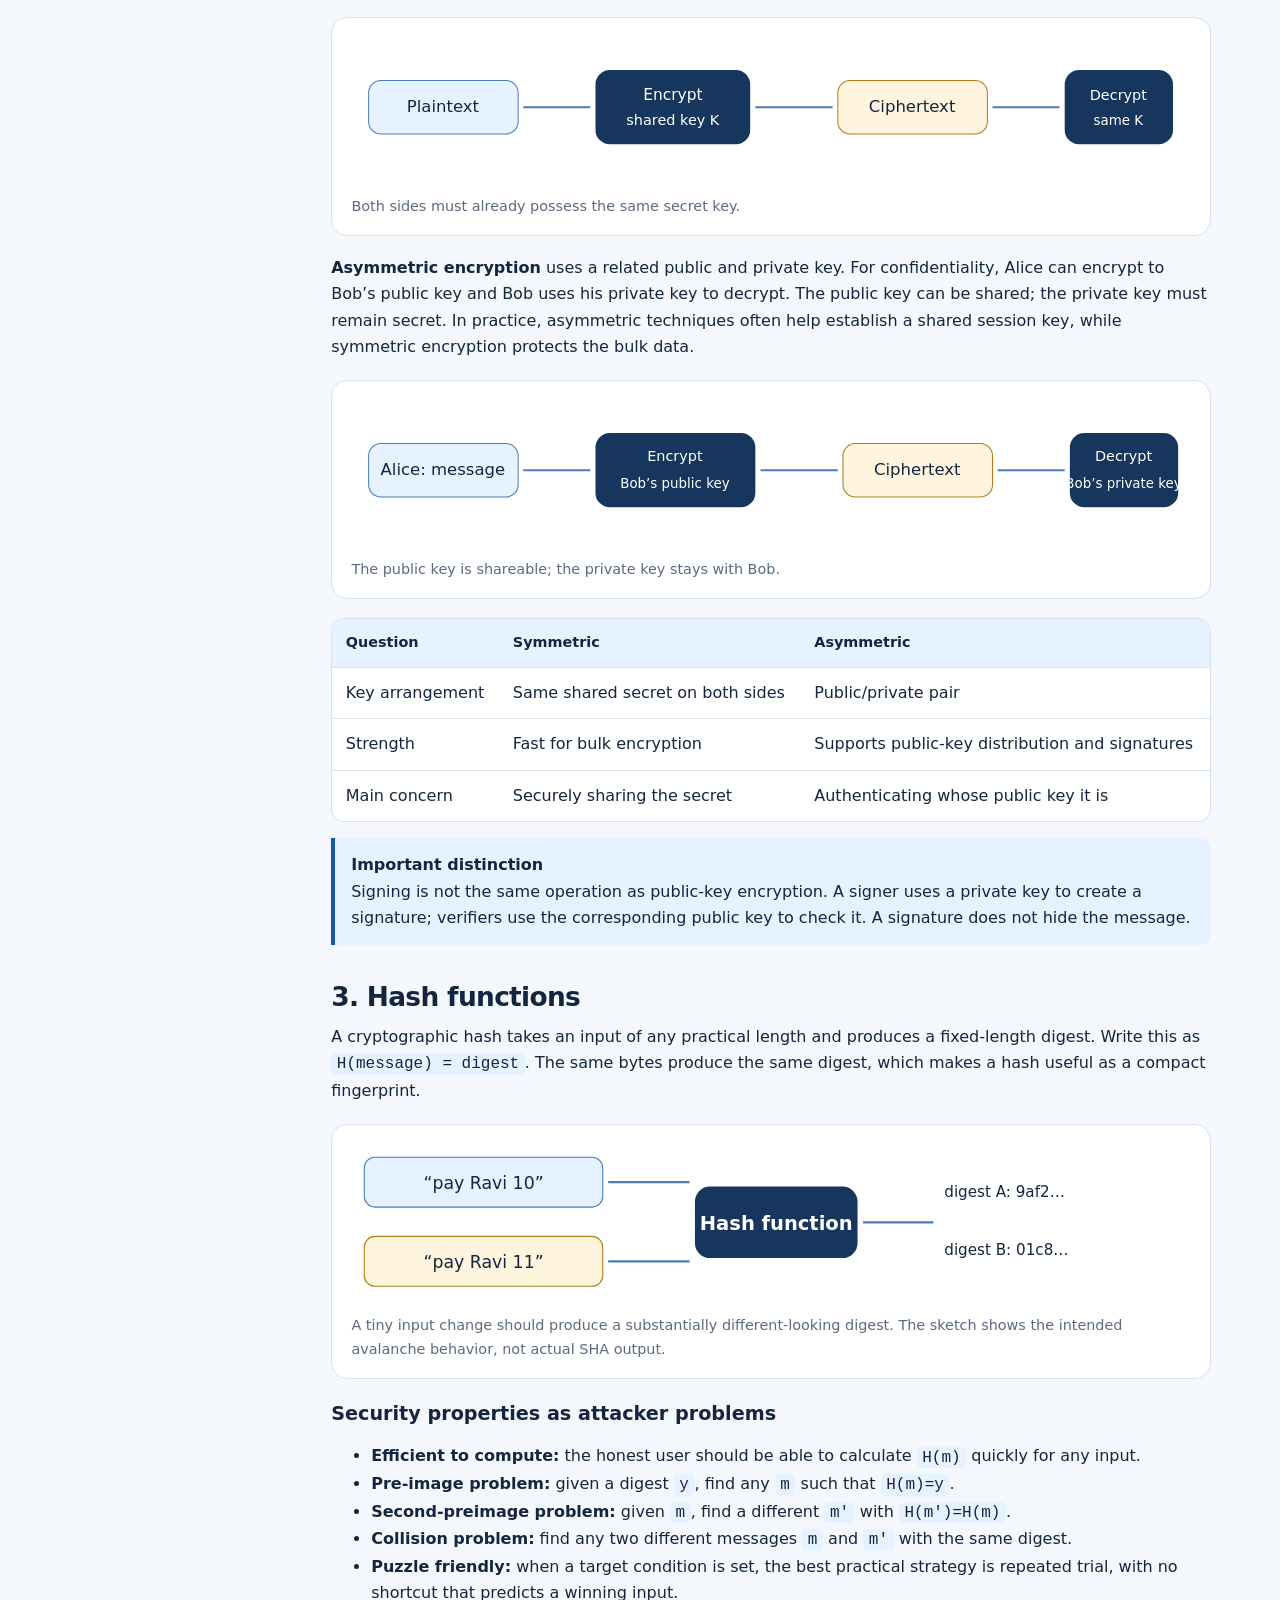
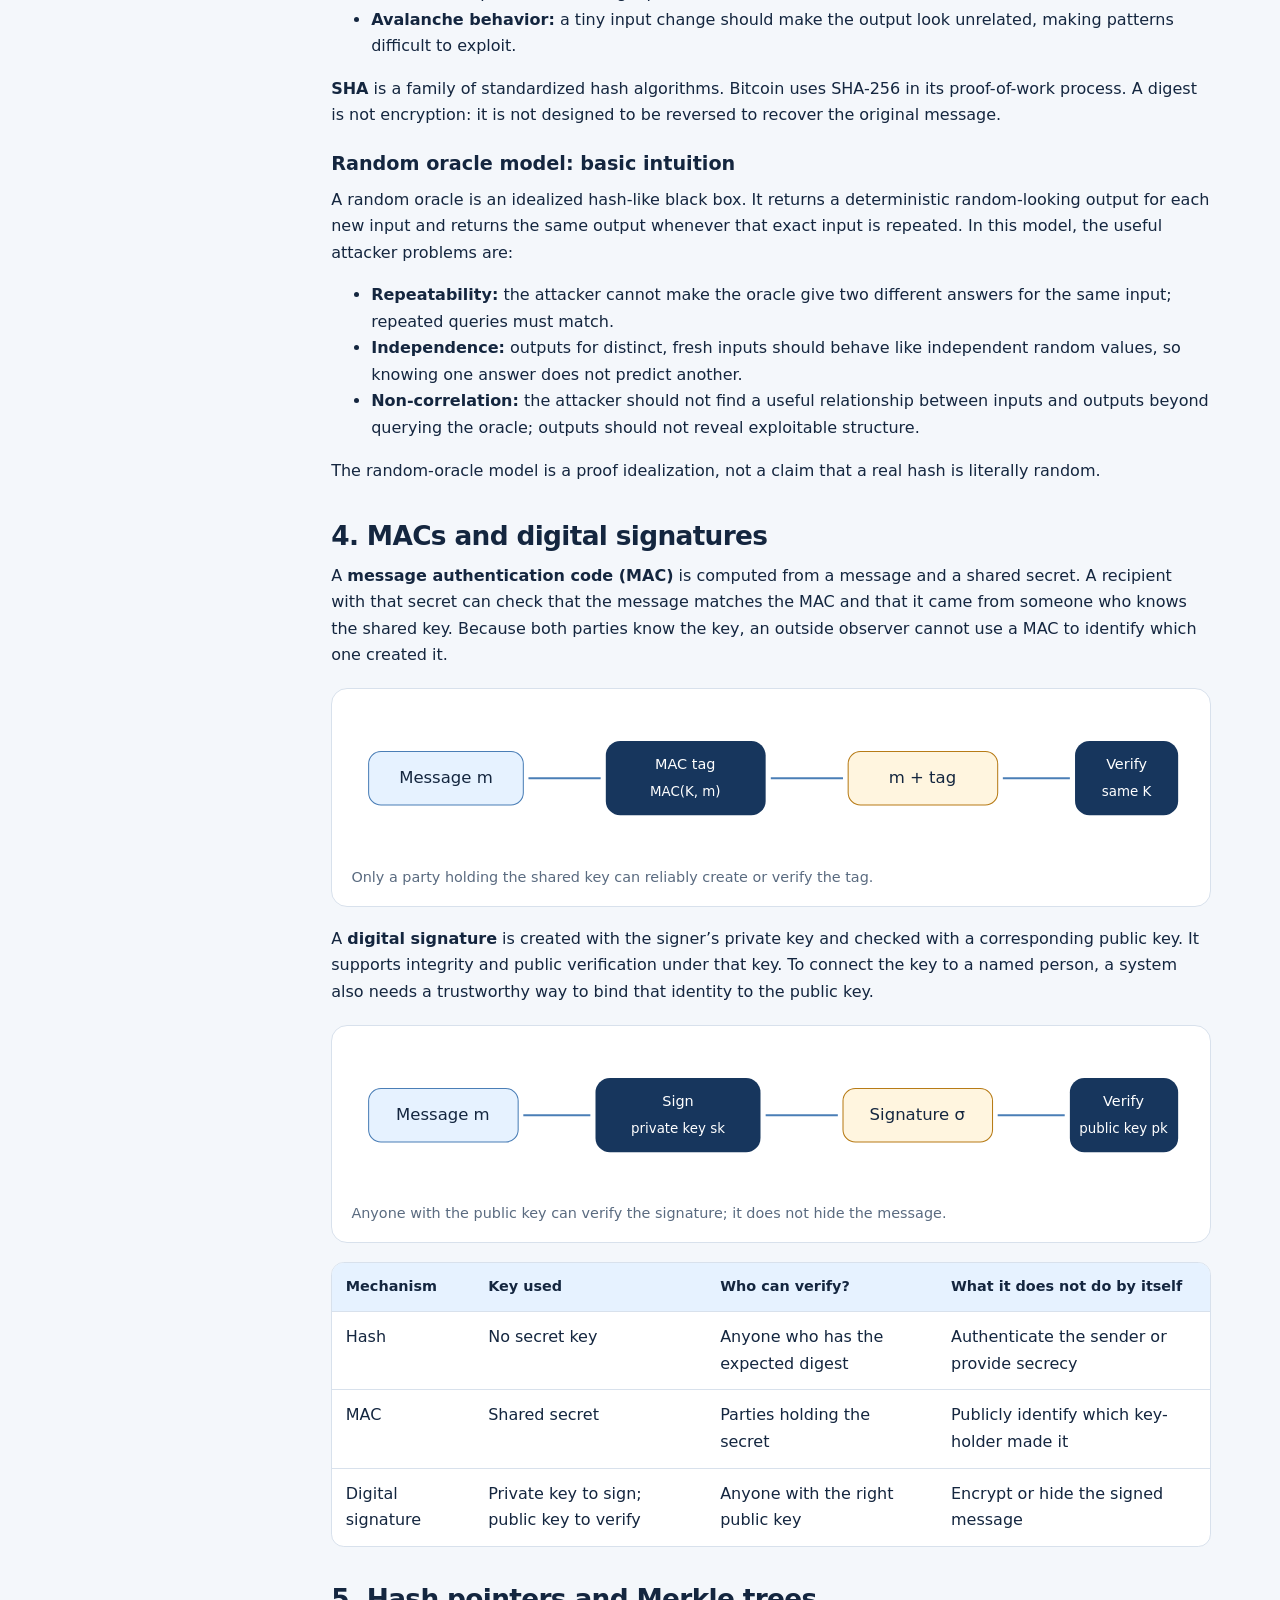
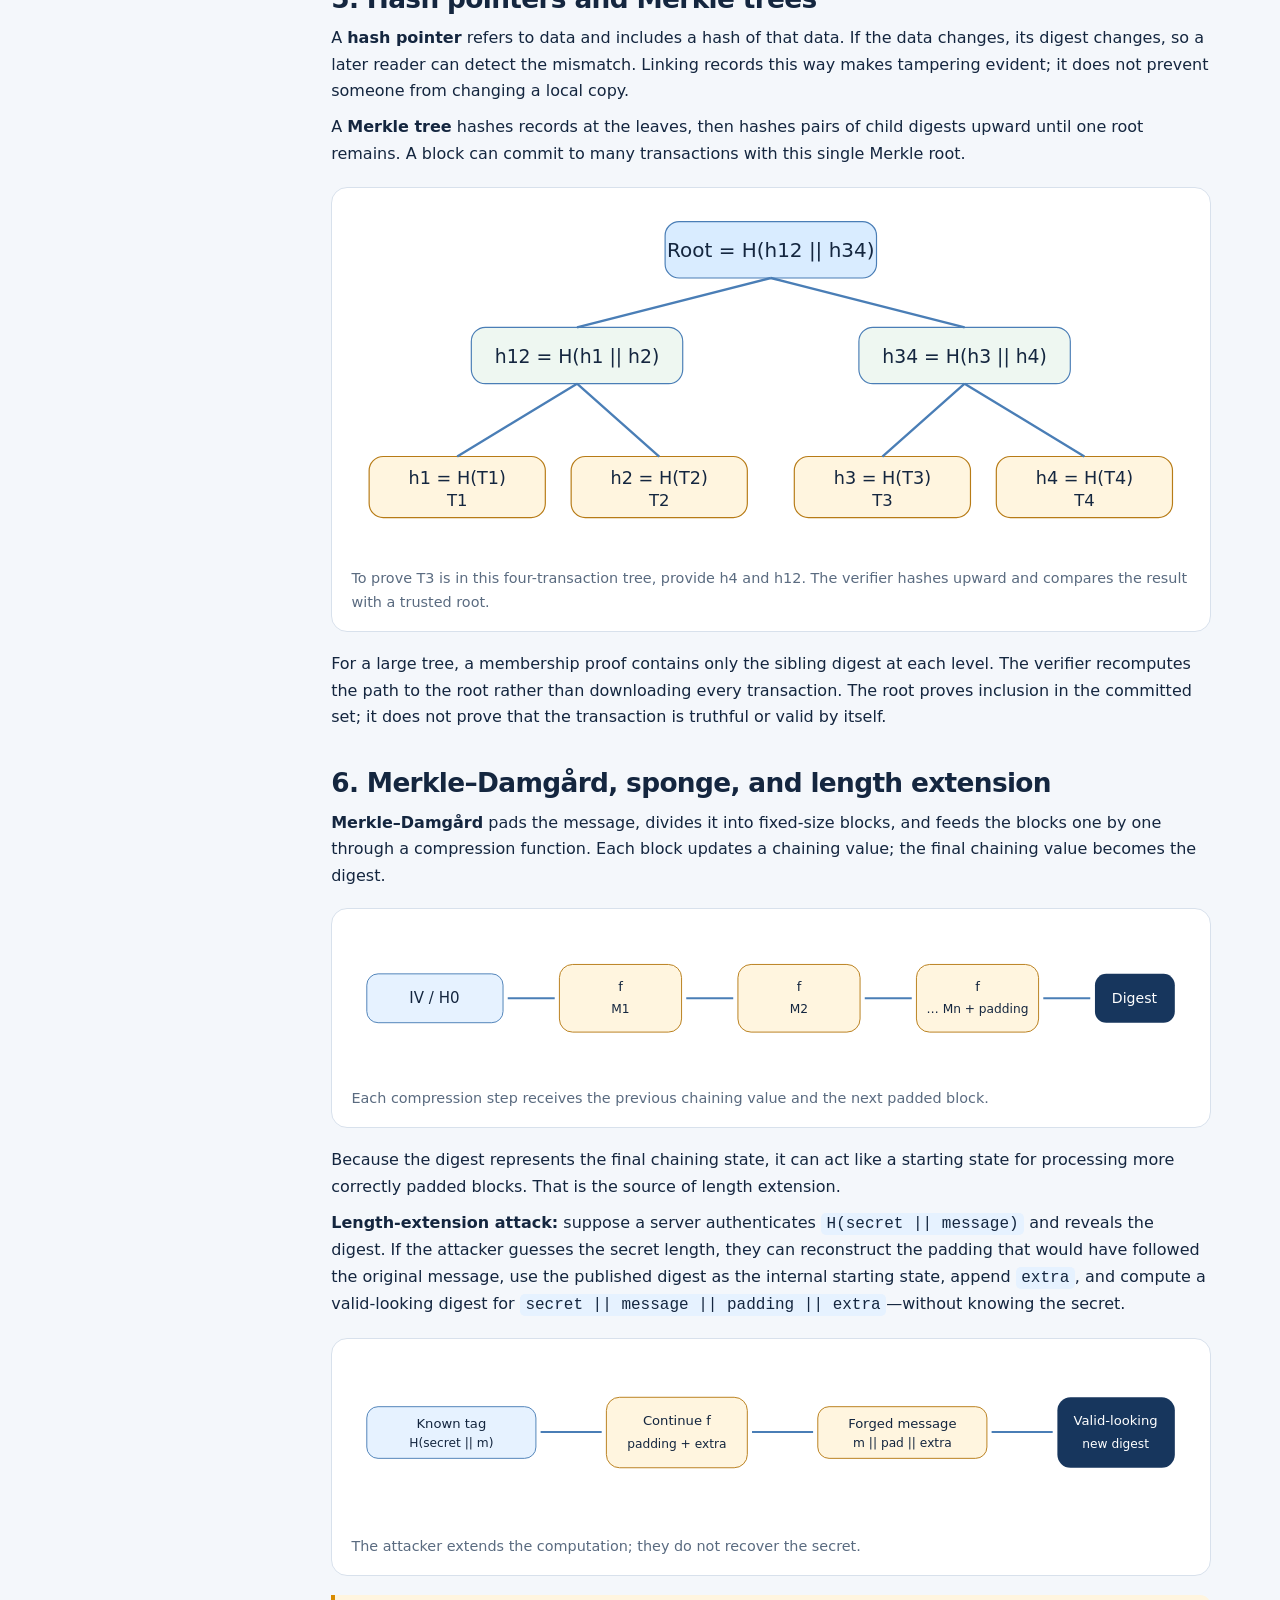
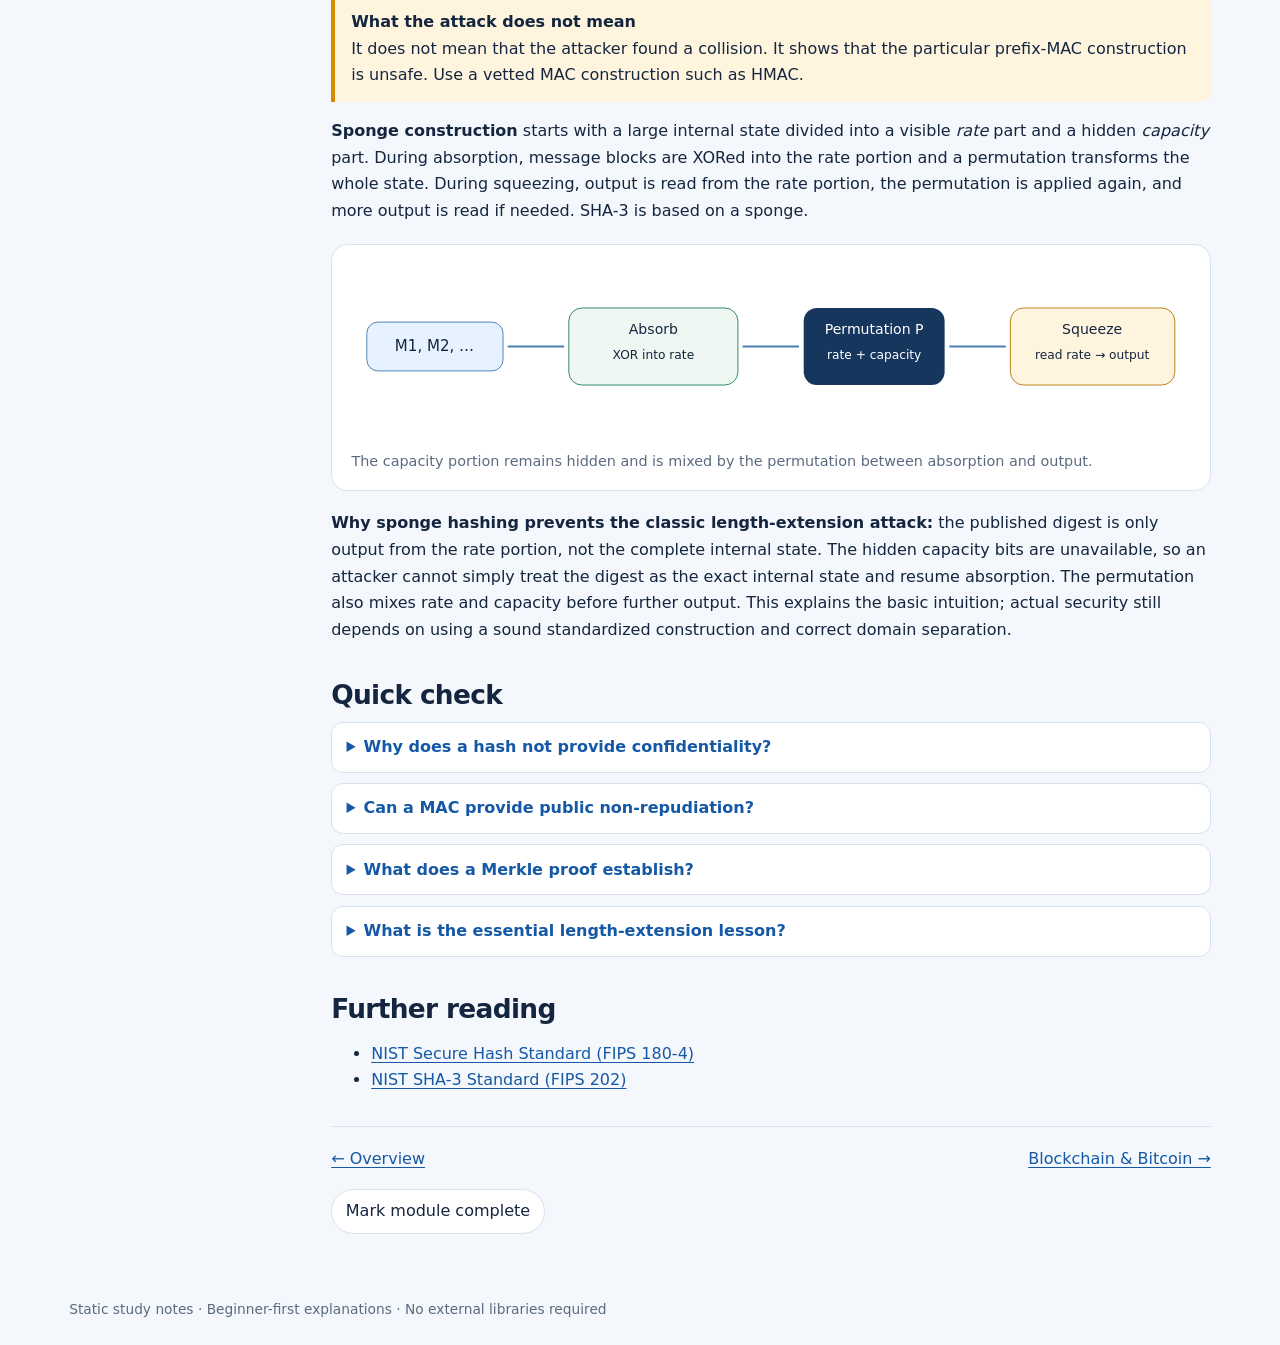
==== commit 11230e4c: "removed exam-ready summary questions" ====
--- a/modules/01-cryptography-hash.html
+++ b/modules/01-cryptography-hash.html
@@ -33,6 +33,6 @@
 <h2 id="trees">5. Hash pointers and Merkle trees</h2><p>A <strong>hash pointer</strong> refers to data and includes a hash of that data. If the data changes, its digest changes, so a later reader can detect the mismatch. Linking records this way makes tampering evident; it does not prevent someone from changing a local copy.</p><p>A <strong>Merkle tree</strong> hashes records at the leaves, then hashes pairs of child digests upward until one root remains. A block can commit to many transactions with this single Merkle root.</p><figure class="diagram"><svg viewBox="0 0 720 300" role="img" aria-labelledby="merkle-title merkle-desc"><title id="merkle-title">Four-leaf Merkle tree</title><desc id="merkle-desc">Transactions T1 to T4 are hashed into four leaves, pairs are combined, and one Merkle root is calculated.</desc><g font-family="system-ui" text-anchor="middle" fill="#14263f"><rect x="270" y="15" width="180" height="48" rx="12" fill="#d9ecff" stroke="#4a7eb6"/><text x="360" y="45" font-size="17">Root = H(h12 || h34)</text><rect x="105" y="105" width="180" height="48" rx="12" fill="#eef7f1" stroke="#4a7eb6"/><text x="195" y="135" font-size="16">h12 = H(h1 || h2)</text><rect x="435" y="105" width="180" height="48" rx="12" fill="#eef7f1" stroke="#4a7eb6"/><text x="525" y="135" font-size="16">h34 = H(h3 || h4)</text><rect x="18" y="215" width="150" height="52" rx="12" fill="#fff5df" stroke="#b77b16"/><text x="93" y="238" font-size="15">h1 = H(T1)</text><text x="93" y="257" font-size="14">T1</text><rect x="190" y="215" width="150" height="52" rx="12" fill="#fff5df" stroke="#b77b16"/><text x="265" y="238" font-size="15">h2 = H(T2)</text><text x="265" y="257" font-size="14">T2</text><rect x="380" y="215" width="150" height="52" rx="12" fill="#fff5df" stroke="#b77b16"/><text x="455" y="238" font-size="15">h3 = H(T3)</text><text x="455" y="257" font-size="14">T3</text><rect x="552" y="215" width="150" height="52" rx="12" fill="#fff5df" stroke="#b77b16"/><text x="627" y="238" font-size="15">h4 = H(T4)</text><text x="627" y="257" font-size="14">T4</text></g><g stroke="#4a7eb6" stroke-width="2"><path d="M360 63 L195 105 M360 63 L525 105 M195 153 L93 215 M195 153 L265 215 M525 153 L455 215 M525 153 L627 215"/></g></svg><figcaption>To prove T3 is in this four-transaction tree, provide h4 and h12. The verifier hashes upward and compares the result with a trusted root.</figcaption></figure><p>For a large tree, a membership proof contains only the sibling digest at each level. The verifier recomputes the path to the root rather than downloading every transaction. The root proves inclusion in the committed set; it does not prove that the transaction is truthful or valid by itself.</p>
 <h2 id="constructions">6. Merkle–Damgård, sponge, and length extension</h2><p><strong>Merkle–Damgård</strong> pads the message, divides it into fixed-size blocks, and feeds the blocks one by one through a compression function. Each block updates a chaining value; the final chaining value becomes the digest.</p><figure class="diagram"><svg viewBox="0 0 900 160" role="img" aria-labelledby="md-title md-desc"><title id="md-title">Merkle–Damgård construction</title><desc id="md-desc">Padded message blocks update a chaining value through repeated compression functions to produce a digest.</desc><rect x="20" y="52" width="145" height="52" rx="12" fill="#e6f2ff" stroke="#4a7eb6"/><text x="92" y="83" text-anchor="middle" font-size="16" fill="#14263f">IV / H0</text><path d="M170 78 H220" stroke="#4a7eb6" stroke-width="2"/><rect x="225" y="42" width="130" height="72" rx="14" fill="#fff5df" stroke="#b77b16"/><text x="290" y="70" text-anchor="middle" font-size="14" fill="#14263f">f</text><text x="290" y="94" text-anchor="middle" font-size="13" fill="#14263f">M1</text><path d="M360 78 H410" stroke="#4a7eb6" stroke-width="2"/><rect x="415" y="42" width="130" height="72" rx="14" fill="#fff5df" stroke="#b77b16"/><text x="480" y="70" text-anchor="middle" font-size="14" fill="#14263f">f</text><text x="480" y="94" text-anchor="middle" font-size="13" fill="#14263f">M2</text><path d="M550 78 H600" stroke="#4a7eb6" stroke-width="2"/><rect x="605" y="42" width="130" height="72" rx="14" fill="#fff5df" stroke="#b77b16"/><text x="670" y="70" text-anchor="middle" font-size="14" fill="#14263f">f</text><text x="670" y="94" text-anchor="middle" font-size="13" fill="#14263f">… Mn + padding</text><path d="M740 78 H790" stroke="#4a7eb6" stroke-width="2"/><rect x="795" y="52" width="85" height="52" rx="12" fill="#17365d"/><text x="837" y="83" text-anchor="middle" font-size="15" fill="white">Digest</text></svg><figcaption>Each compression step receives the previous chaining value and the next padded block.</figcaption></figure><p>Because the digest represents the final chaining state, it can act like a starting state for processing more correctly padded blocks. That is the source of length extension.</p><p><strong>Length-extension attack:</strong> suppose a server authenticates <code>H(secret || message)</code> and reveals the digest. If the attacker guesses the secret length, they can reconstruct the padding that would have followed the original message, use the published digest as the internal starting state, append <code>extra</code>, and compute a valid-looking digest for <code>secret || message || padding || extra</code>—without knowing the secret.</p><figure class="diagram"><svg viewBox="0 0 900 180" role="img" aria-labelledby="le-title le-desc"><title id="le-title">Length-extension attack</title><desc id="le-desc">An attacker uses the visible final digest as a chaining state to hash padding and an extension.</desc><rect x="20" y="55" width="180" height="55" rx="12" fill="#e6f2ff" stroke="#4a7eb6"/><text x="110" y="78" text-anchor="middle" font-size="14" fill="#14263f">Known tag</text><text x="110" y="98" text-anchor="middle" font-size="13" fill="#14263f">H(secret || m)</text><path d="M205 82 H270" stroke="#4a7eb6" stroke-width="2"/><rect x="275" y="45" width="150" height="75" rx="14" fill="#fff5df" stroke="#b77b16"/><text x="350" y="74" text-anchor="middle" font-size="14" fill="#14263f">Continue f</text><text x="350" y="99" text-anchor="middle" font-size="13" fill="#14263f">padding + extra</text><path d="M430 82 H495" stroke="#4a7eb6" stroke-width="2"/><rect x="500" y="55" width="180" height="55" rx="12" fill="#fff5df" stroke="#b77b16"/><text x="590" y="78" text-anchor="middle" font-size="14" fill="#14263f">Forged message</text><text x="590" y="98" text-anchor="middle" font-size="13" fill="#14263f">m || pad || extra</text><path d="M685 82 H750" stroke="#4a7eb6" stroke-width="2"/><rect x="755" y="45" width="125" height="75" rx="14" fill="#17365d"/><text x="817" y="74" text-anchor="middle" font-size="14" fill="white">Valid-looking</text><text x="817" y="99" text-anchor="middle" font-size="13" fill="white">new digest</text></svg><figcaption>The attacker extends the computation; they do not recover the secret.</figcaption></figure><div class="callout warning"><strong>What the attack does not mean</strong>It does not mean that the attacker found a collision. It shows that the particular prefix-MAC construction is unsafe. Use a vetted MAC construction such as HMAC.</div><p><strong>Sponge construction</strong> starts with a large internal state divided into a visible <em>rate</em> part and a hidden <em>capacity</em> part. During absorption, message blocks are XORed into the rate portion and a permutation transforms the whole state. During squeezing, output is read from the rate portion, the permutation is applied again, and more output is read if needed. SHA-3 is based on a sponge.</p><figure class="diagram"><svg viewBox="0 0 900 190" role="img" aria-labelledby="sp-title sp-desc"><title id="sp-title">Sponge construction</title><desc id="sp-desc">Message blocks are absorbed into the rate portion of a state, then output is squeezed after permutations.</desc><rect x="20" y="65" width="145" height="52" rx="12" fill="#e6f2ff" stroke="#4a7eb6"/><text x="92" y="96" text-anchor="middle" font-size="16" fill="#14263f">M1, M2, …</text><path d="M170 91 H230" stroke="#4a7eb6" stroke-width="2"/><rect x="235" y="50" width="180" height="82" rx="14" fill="#eef7f1" stroke="#27865d"/><text x="325" y="78" text-anchor="middle" font-size="15" fill="#14263f">Absorb</text><text x="325" y="104" text-anchor="middle" font-size="13" fill="#14263f">XOR into rate</text><path d="M420 91 H480" stroke="#4a7eb6" stroke-width="2"/><rect x="485" y="50" width="150" height="82" rx="14" fill="#17365d"/><text x="560" y="78" text-anchor="middle" font-size="15" fill="white">Permutation P</text><text x="560" y="104" text-anchor="middle" font-size="13" fill="white">rate + capacity</text><path d="M640 91 H700" stroke="#4a7eb6" stroke-width="2"/><rect x="705" y="50" width="175" height="82" rx="14" fill="#fff5df" stroke="#b77b16"/><text x="792" y="78" text-anchor="middle" font-size="15" fill="#14263f">Squeeze</text><text x="792" y="104" text-anchor="middle" font-size="13" fill="#14263f">read rate → output</text></svg><figcaption>The capacity portion remains hidden and is mixed by the permutation between absorption and output.</figcaption></figure><p><strong>Why sponge hashing prevents the classic length-extension attack:</strong> the published digest is only output from the rate portion, not the complete internal state. The hidden capacity bits are unavailable, so an attacker cannot simply treat the digest as the exact internal state and resume absorption. The permutation also mixes rate and capacity before further output. This explains the basic intuition; actual security still depends on using a sound standardized construction and correct domain separation.</p>
 <h2 id="check">Quick check</h2><details><summary>Why does a hash not provide confidentiality?</summary><p>A hash is a digest, not an encryption scheme. It does not hide the message; small or guessable messages may even be tested by hashing guesses.</p></details><details><summary>Can a MAC provide public non-repudiation?</summary><p>No. Every holder of the shared key can create a valid MAC, so an outside verifier cannot tell which holder generated it.</p></details><details><summary>What does a Merkle proof establish?</summary><p>It establishes that a leaf can be combined with the supplied sibling hashes to reach the trusted root. It does not establish the real-world truth of the leaf’s contents.</p></details><details><summary>What is the essential length-extension lesson?</summary><p>Do not treat H(secret || message) as a safe MAC for a Merkle–Damgård hash. A continuation attack can create a valid digest for an extended message without revealing the secret.</p></details>
-<h2>Exam-ready summary</h2><ul class="checklist"><li>Choose a tool based on the security goal.</li><li>State whether a mechanism uses a key and who can verify it.</li><li>Explain hash properties in terms of an attacker’s task.</li><li>Draw four leaves to explain a Merkle root and membership path.</li><li>Describe length extension as a flaw in a naive keyed construction.</li></ul>
+<!--<h2>Exam-ready summary</h2><ul class="checklist"><li>Choose a tool based on the security goal.</li><li>State whether a mechanism uses a key and who can verify it.</li><li>Explain hash properties in terms of an attacker’s task.</li><li>Draw four leaves to explain a Merkle root and membership path.</li><li>Describe length extension as a flaw in a naive keyed construction.</li></ul>-->
 <h2>Further reading</h2><ul class="sources"><li><a href="https://csrc.nist.gov/pubs/fips/180-4/upd1/final">NIST Secure Hash Standard (FIPS 180-4)</a></li><li><a href="https://csrc.nist.gov/pubs/fips/202/final">NIST SHA-3 Standard (FIPS 202)</a></li></ul>
 <div class="module-footer"><a href="../index.html">← Overview</a><a href="02-blockchain-bitcoin.html">Blockchain & Bitcoin →</a></div><button class="button mark-complete" type="button" data-mark-complete="crypto">Mark module complete</button></main></div><footer class="footer">Static study notes · Beginner-first explanations · No external libraries required</footer></body></html>
